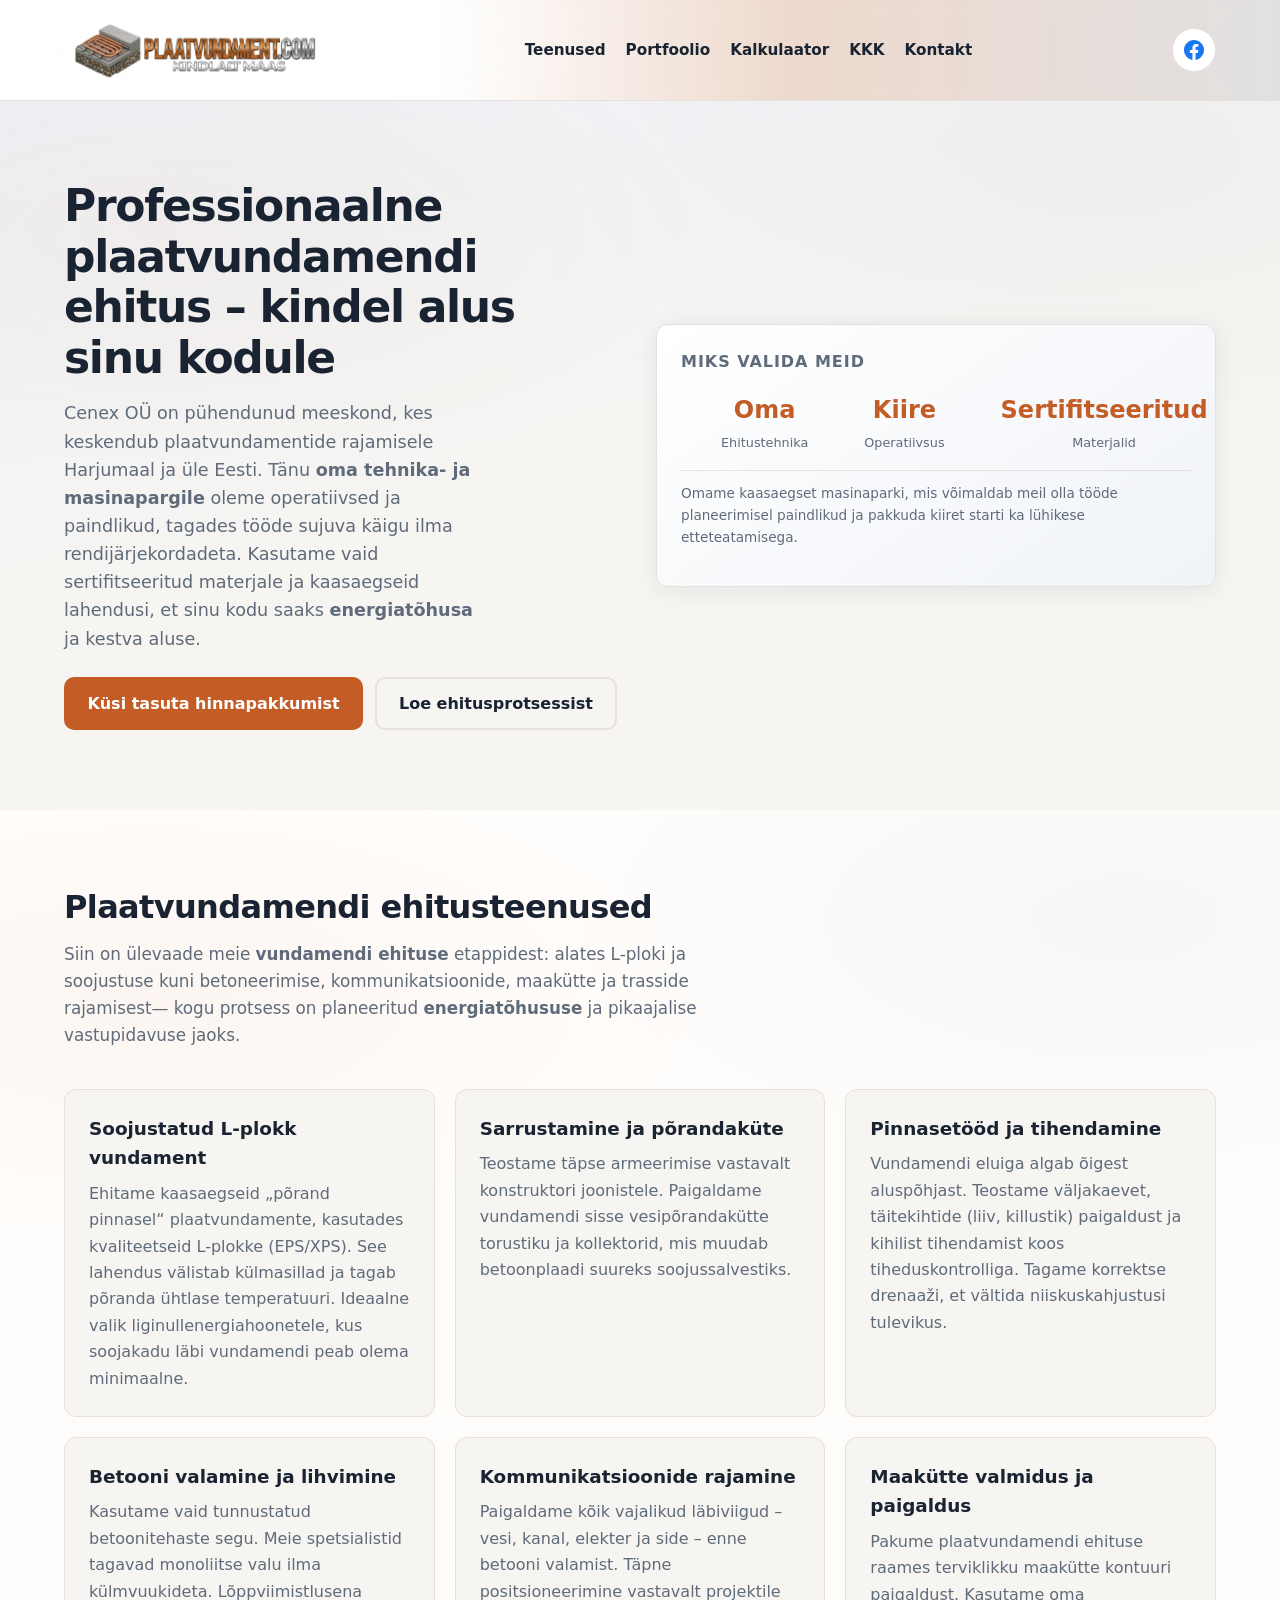
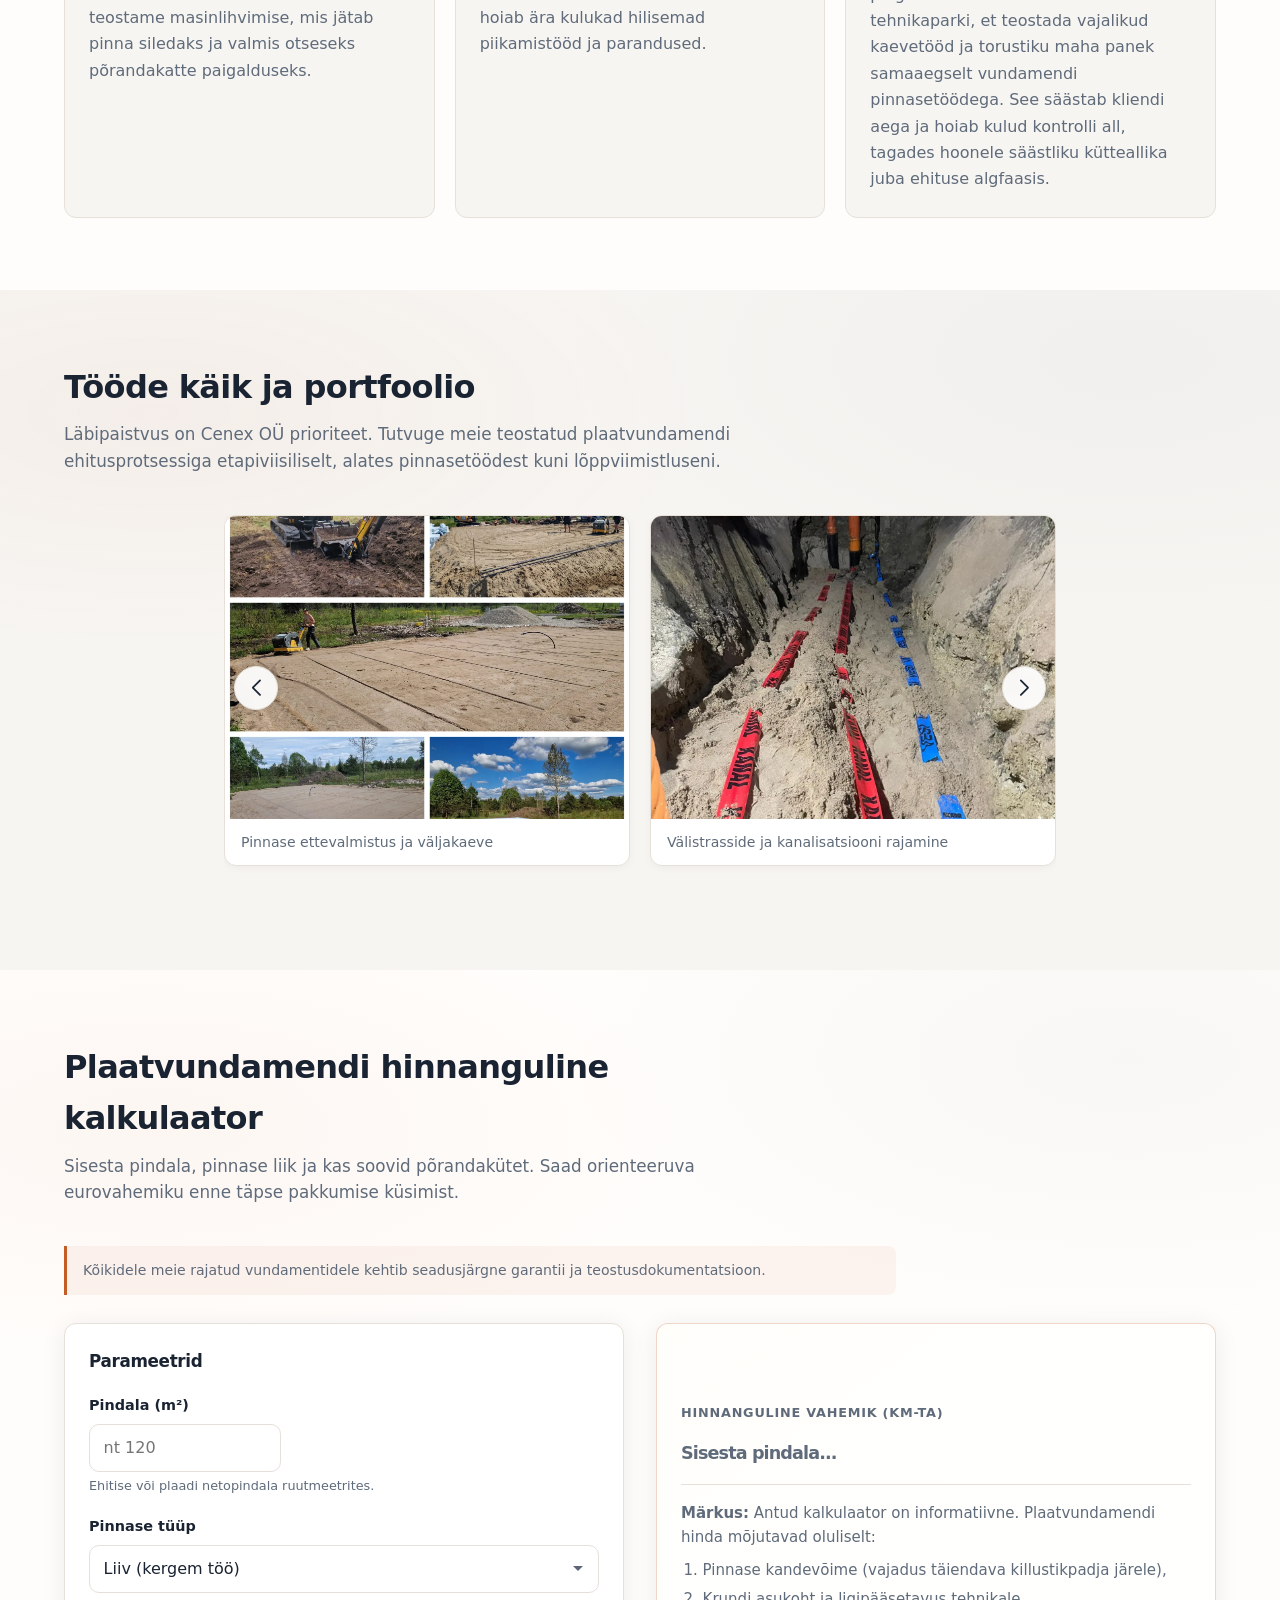
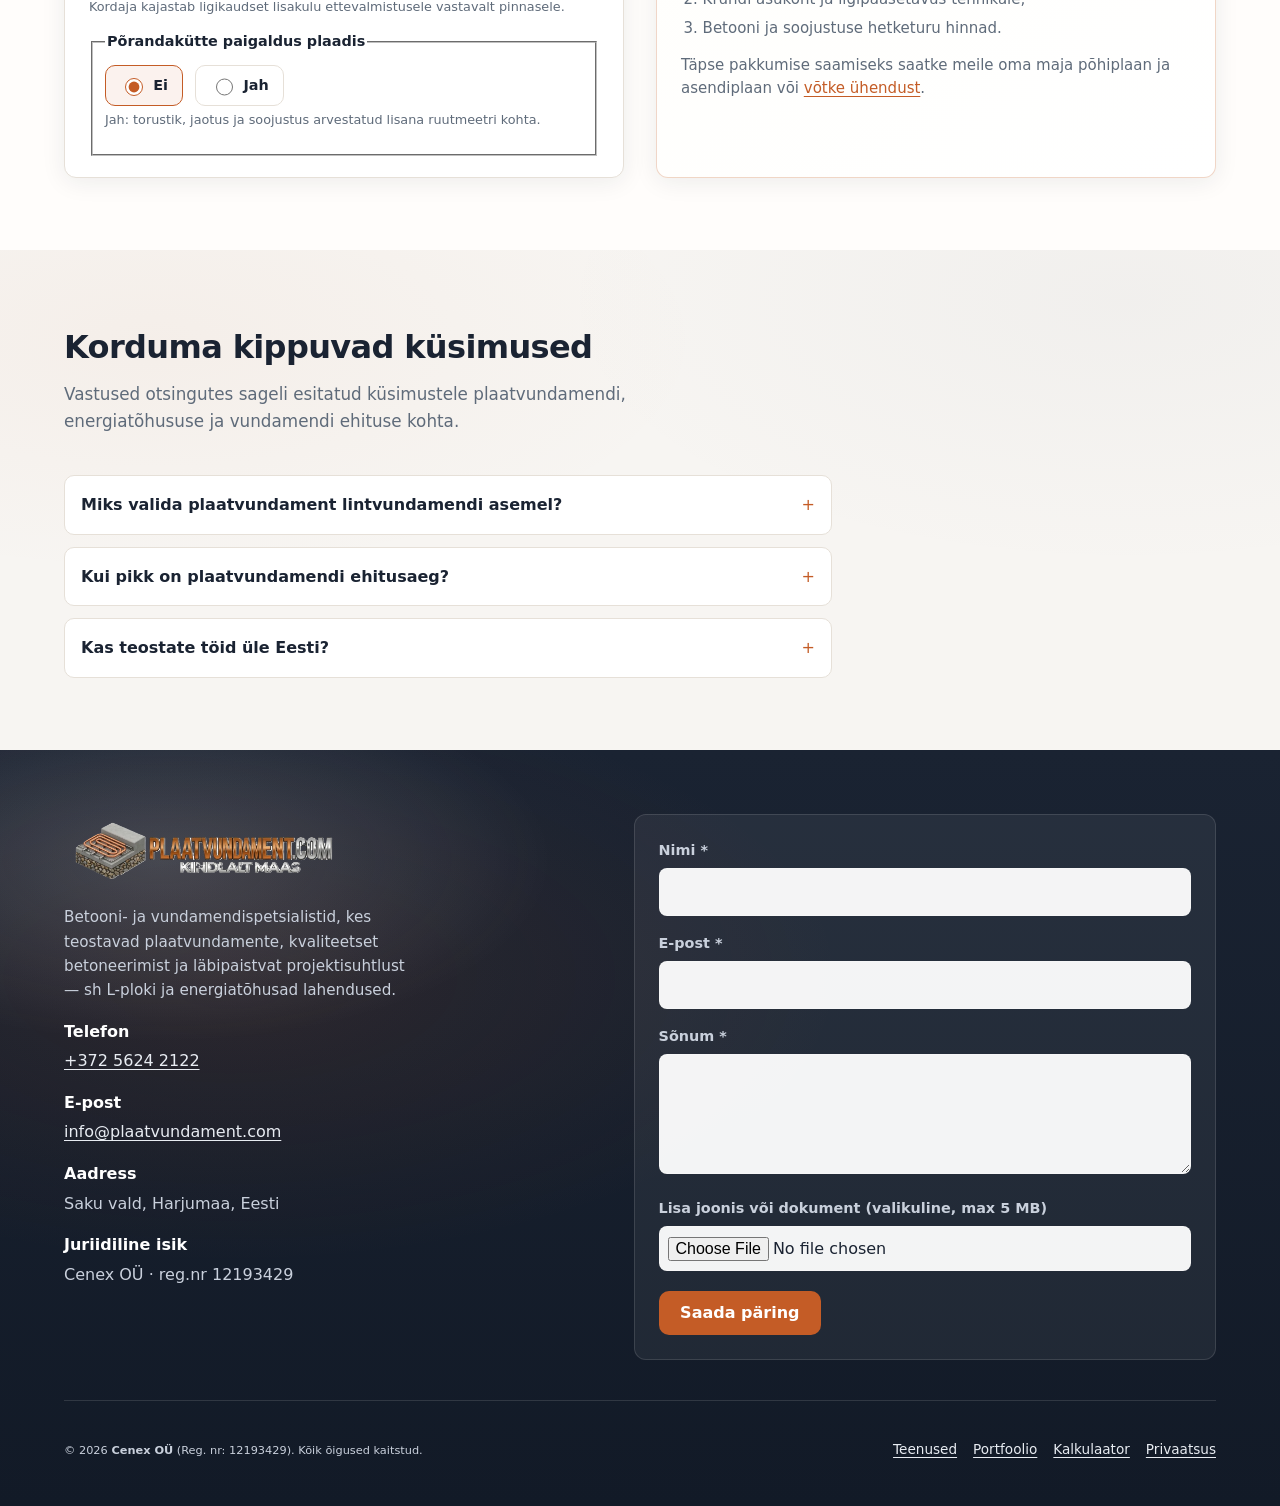
==== index.html @ 23c2cb86 "Footer: logo piirkond heledam, eemal tumedam Made-with: Cursor" ====
<!DOCTYPE html>
<html lang="et">
  <head>
    <meta charset="UTF-8" />
    <meta name="viewport" content="width=device-width, initial-scale=1.0" />

    <title>Plaatvundamendi ehitus ja maaküte Harjumaal | Cenex OÜ</title>
    <meta
      name="description"
      content="Cenex OÜ pakub kvaliteetset plaatvundamendi ehitust ja maakütte paigaldust üle Eesti. Oma tehnika, operatiivne töö ja sertifitseeritud materjalid. Küsi pakkumist!"
    />
    <meta
      name="keywords"
      content="plaatvundament, vundamendi ehitus, maaküte, vundamendi hind, betoonitööd, Cenex OÜ, plaatvundamendi rajamine"
    />
    <link rel="canonical" href="https://plaatvundament.com/" />

    <meta property="og:type" content="website" />
    <meta property="og:url" content="https://plaatvundament.com" />
    <meta property="og:title" content="Plaatvundamendi ehitus ja maaküte | Cenex OÜ" />
    <meta
      property="og:description"
      content="Kvaliteetsed vundamendilahendused oma tehnikaga. Küsi personaalset pakkumist!"
    />
    <meta
      property="og:image"
      content="https://plaatvundament.com/images/plaatvundament.webp"
    />

    <script async src="https://www.googletagmanager.com/gtag/js?id=G-B4ZB8XZWPF"></script>
    <script>
      window.dataLayer = window.dataLayer || [];
      function gtag() {
        dataLayer.push(arguments);
      }
      gtag("js", new Date());
      gtag("config", "G-B4ZB8XZWPF");
    </script>

    <meta property="og:locale" content="et_EE" />
    <meta name="twitter:card" content="summary_large_image" />
    <meta name="twitter:title" content="Plaatvundamendi ehitus ja maaküte | Cenex OÜ" />
    <meta
      name="twitter:description"
      content="Kvaliteetsed vundamendilahendused oma tehnikaga. Küsi personaalset pakkumist!"
    />
    <meta
      name="twitter:image"
      content="https://plaatvundament.com/images/plaatvundament.webp"
    />
    <meta name="theme-color" content="#1a2332" />
    <meta name="referrer" content="strict-origin-when-cross-origin" />
    <meta
      name="robots"
      content="index, follow, max-image-preview:large, max-snippet:-1, max-video-preview:-1"
    />
    <meta
      http-equiv="Permissions-Policy"
      content="camera=(), microphone=(), geolocation=(), payment=(), usb=()"
    />
    <meta
      http-equiv="Content-Security-Policy"
      content="default-src 'self'; script-src 'self' 'unsafe-inline' https://www.googletagmanager.com https://www.google-analytics.com https://cdn.jsdelivr.net; style-src 'self' 'unsafe-inline' https://cdn.jsdelivr.net; img-src 'self' data: https:; font-src 'self' data:; connect-src 'self' https://cdn.jsdelivr.net https://www.googletagmanager.com https://www.google-analytics.com https://analytics.google.com https://region1.google-analytics.com https://stats.g.doubleclick.net; base-uri 'self'; form-action 'self'; upgrade-insecure-requests"
    />
    <link
      rel="stylesheet"
      href="https://cdn.jsdelivr.net/npm/swiper@11/swiper-bundle.min.css"
    />
    <style>
      :root {
        /* Softer, friendlier neutrals */
        --bg: #f7f5f2;
        --surface: #ffffff;
        --text: #1a2332;
        --muted: #5f6b7a;
        --accent: #c45c26;
        --accent-hover: #a34a1d;
        --border: #e6e0d8;
        --focus: #2563eb;
        --radius: 12px;
        --shadow: 0 4px 24px rgba(26, 35, 50, 0.08);
        --font: system-ui, "Segoe UI", Roboto, Helvetica, Arial, sans-serif;
        --max: 72rem;
      }

      *,
      *::before,
      *::after {
        box-sizing: border-box;
      }

      html {
        scroll-behavior: smooth;
        overflow-x: clip;
      }

      body {
        margin: 0;
        font-family: var(--font);
        font-size: 1rem;
        line-height: 1.6;
        color: var(--text);
        background: var(--bg);
        overflow-x: clip;
      }

      img {
        max-width: 100%;
        height: auto;
        display: block;
      }

      a {
        color: var(--accent);
        text-underline-offset: 3px;
      }

      a:hover {
        color: var(--accent-hover);
      }

      :focus-visible {
        outline: 3px solid var(--focus);
        outline-offset: 2px;
      }

      .skip-link {
        position: absolute;
        left: -9999px;
        z-index: 9999;
        padding: 0.75rem 1rem;
        background: var(--text);
        color: #fff;
        text-decoration: none;
        font-weight: 600;
      }

      .skip-link:focus {
        left: 1rem;
        top: 1rem;
      }

      .wrap {
        width: min(100% - 2rem, var(--max));
        margin-inline: auto;
        overflow-wrap: anywhere;
        word-wrap: break-word;
        padding-bottom: env(safe-area-inset-bottom, 0);
      }

      @media (max-width: 380px) {
        .wrap {
          width: min(100% - 1.25rem, var(--max));
        }
      }

      /* Header */
      .site-header {
        position: sticky;
        top: 0;
        z-index: 100;
        /* Keep logo area neutral/light; fade to brand tones away from logo */
        background:
          radial-gradient(620px 260px at 150px 40px, rgba(255, 255, 255, 0.995), transparent 72%),
          linear-gradient(
            90deg,
            rgba(255, 255, 255, 0.92) 0%,
            rgba(255, 255, 255, 0.92) 34%,
            rgba(196, 92, 38, 0.18) 62%,
            rgba(92, 102, 120, 0.14) 100%
          );
        backdrop-filter: blur(8px);
        border-bottom: 1px solid var(--border);
        padding-left: env(safe-area-inset-left, 0);
        padding-right: env(safe-area-inset-right, 0);
      }

      .header-inner {
        display: flex;
        flex-wrap: wrap;
        align-items: center;
        justify-content: space-between;
        gap: 1rem;
        padding: 1rem 0;
      }

      .header-end {
        display: flex;
        align-items: center;
        gap: 0.5rem;
        flex-shrink: 0;
      }

      .header-social {
        display: inline-flex;
        align-items: center;
        justify-content: center;
        width: 2.75rem;
        height: 2.75rem;
        border-radius: 50%;
        border: 1px solid var(--border);
        color: #1877f2;
        background: var(--surface);
        text-decoration: none;
        transition: background 0.2s ease, border-color 0.2s ease, color 0.2s ease;
        touch-action: manipulation;
      }

      .header-social:hover {
        background: rgba(24, 119, 242, 0.08);
        border-color: rgba(24, 119, 242, 0.45);
        color: #166fe5;
      }

      .header-social:focus-visible {
        outline: 3px solid var(--focus);
        outline-offset: 2px;
      }

      .header-social svg {
        display: block;
        width: 1.25rem;
        height: 1.25rem;
      }

      .brand {
        display: flex;
        align-items: center;
        gap: 0.75rem;
        text-decoration: none;
        color: inherit;
      }

      .brand:focus-visible {
        outline-offset: 4px;
      }

      .brand-logo {
        display: block;
        height: clamp(44px, 8.5vw, 60px);
        width: auto;
        max-width: min(100%, 340px);
        object-fit: contain;
        object-position: left center;
      }

      .footer-brand .brand-logo {
        height: clamp(48px, 9.5vw, 64px);
        max-width: min(100%, 360px);
      }

      /* Keep the logo image "original" (no mask/filter).
         Blend is achieved via background/overlay around the logo container. */
      .brand-logo,
      .brand-logo--header,
      .brand-logo--footer {
        -webkit-mask-image: none;
        mask-image: none;
        -webkit-mask-composite: initial;
        mask-composite: initial;
        filter: none;
      }

      .site-header .brand,
      .footer-brand .brand {
        position: relative;
        display: inline-flex;
        align-items: center;
        padding: 0.25rem 0.35rem;
        border-radius: 16px;
        isolation: isolate;
      }

      /* Light halo + feathered edges behind logo (header) */
      .site-header .brand::before {
        content: "";
        position: absolute;
        inset: -14px -18px;
        border-radius: 26px;
        background:
          radial-gradient(180px 90px at 45% 50%, rgba(255, 255, 255, 0.95), transparent 70%),
          radial-gradient(260px 120px at 30% 50%, rgba(255, 255, 255, 0.7), transparent 72%);
        filter: blur(0.2px);
        z-index: -1;
        pointer-events: none;
      }

      /* Footer logo: no special halo/gradient (uniform look) */
      .footer-brand .brand::before,
      .footer-brand .brand::after {
        content: none;
      }

      /* Logo component (icon img + sharp SVG text) */
      .logo {
        --logo-glow: none;
        --logo-text-filter: none;
        --logo-mask:
          radial-gradient(18px 18px at 0% 0%, transparent 20%, #000 70%),
          radial-gradient(18px 18px at 100% 0%, transparent 20%, #000 70%),
          radial-gradient(18px 18px at 0% 100%, transparent 20%, #000 70%),
          radial-gradient(18px 18px at 100% 100%, transparent 20%, #000 70%),
          linear-gradient(#000, #000);
        display: inline-flex;
        align-items: center;
        gap: 0.65rem;
        text-decoration: none;
        color: inherit;
        -webkit-mask-image: var(--logo-mask);
        mask-image: var(--logo-mask);
        -webkit-mask-composite: source-in;
        mask-composite: intersect;
      }

      .logo__icon {
        width: 44px;
        height: 44px;
        flex: 0 0 auto;
        object-fit: contain;
        filter: var(--logo-glow);
      }

      .logo__text {
        display: block;
        height: 48px;
        width: auto;
        filter: var(--logo-text-filter);
      }

      .logo--header {
        --logo-glow: drop-shadow(0 0 10px rgba(255, 255, 255, 0.75))
          drop-shadow(0 0 18px rgba(255, 255, 255, 0.45));
        --logo-text-filter: drop-shadow(0 1px 0 rgba(255, 255, 255, 0.35));
      }

      .logo--footer {
        --logo-text-filter: drop-shadow(0 1px 0 rgba(0, 0, 0, 0.35)) contrast(1.08)
          brightness(1.06);
      }

      @media (max-width: 420px) {
        .logo__icon {
          width: 38px;
          height: 38px;
        }
        .logo__text {
          height: 44px;
        }
      }

      .primary-nav ul {
        list-style: none;
        margin: 0;
        padding: 0;
        display: flex;
        flex-wrap: wrap;
        gap: 0.25rem 1.25rem;
        align-items: center;
      }

      .primary-nav a {
        text-decoration: none;
        color: var(--text);
        font-weight: 600;
        font-size: 0.95rem;
      }

      .primary-nav a[aria-current="page"] {
        color: var(--accent);
      }

      @media (max-width: 768px) {
        .brand {
          order: 1;
        }

        .header-end {
          order: 2;
          margin-left: auto;
        }

        .primary-nav {
          order: 3;
          width: 100%;
          max-height: 0;
          overflow: hidden;
          transition: max-height 0.35s ease;
        }

        .primary-nav.is-open {
          max-height: 320px;
        }

        .primary-nav ul {
          flex-direction: column;
          align-items: flex-start;
          padding: 0.5rem 0 1rem;
        }

        .primary-nav a {
          display: block;
          padding: 0.6rem 0;
          min-height: 2.75rem;
          box-sizing: border-box;
        }

        .menu-btn {
          display: inline-flex;
        }
      }

      /* Hero */
      .hero {
        padding: clamp(3rem, 8vw, 5rem) 0;
        background: linear-gradient(165deg, #eef1f6 0%, var(--bg) 50%);
      }

      .hero-inner {
        display: grid;
        gap: 2rem;
        align-items: center;
      }

      @media (min-width: 900px) {
        .hero-inner {
          grid-template-columns: 1fr 1fr;
        }
      }

      .hero h1 {
        font-size: clamp(1.85rem, 4vw, 2.75rem);
        line-height: 1.15;
        letter-spacing: -0.03em;
        margin: 0 0 1rem;
      }

      .hero-lead {
        font-size: 1.1rem;
        color: var(--muted);
        margin: 0 0 1.5rem;
        max-width: 38ch;
      }

      @media (max-width: 640px) {
        .hero-lead {
          max-width: none;
          font-size: 1.05rem;
        }
      }

      .hero-cta {
        display: flex;
        flex-wrap: wrap;
        gap: 0.75rem;
      }

      .btn {
        display: inline-flex;
        align-items: center;
        justify-content: center;
        padding: 0.75rem 1.35rem;
        border-radius: 10px;
        font-weight: 600;
        text-decoration: none;
        border: 2px solid transparent;
        cursor: pointer;
        font-size: 1rem;
        font-family: inherit;
        transition: background 0.2s, color 0.2s, border-color 0.2s;
        touch-action: manipulation;
        min-height: 2.75rem;
      }

      .btn-primary {
        background: var(--accent);
        color: #fff;
      }

      .btn-primary:hover {
        background: var(--accent-hover);
        color: #fff;
      }

      .btn-secondary {
        background: transparent;
        color: var(--text);
        border-color: var(--border);
      }

      .btn-secondary:hover {
        border-color: var(--text);
        color: var(--text);
      }

      .hero-card {
        background: var(--surface);
        border-radius: var(--radius);
        box-shadow: var(--shadow);
        padding: 1.5rem;
        border: 1px solid var(--border);
      }

      .hero-card h2 {
        font-size: 1rem;
        margin: 0 0 1rem;
        color: var(--muted);
        font-weight: 600;
        text-transform: uppercase;
        letter-spacing: 0.06em;
      }

      .stats {
        display: grid;
        grid-template-columns: repeat(3, 1fr);
        gap: 1rem;
        text-align: center;
      }

      .stat-value {
        font-size: 1.5rem;
        font-weight: 800;
        color: var(--accent);
      }

      .stat-label {
        font-size: 0.8rem;
        color: var(--muted);
      }

      @media (max-width: 540px) {
        .stats {
          grid-template-columns: 1fr;
          gap: 1rem;
          max-width: 20rem;
          margin-inline: auto;
        }

        .stat-value {
          font-size: 1.35rem;
          line-height: 1.2;
        }

        .stat-label {
          font-size: 0.82rem;
        }
      }

      /* Sections */
      section {
        padding: clamp(3rem, 6vw, 4.5rem) 0;
        position: relative;
        isolation: isolate;
      }

      section:nth-of-type(even) {
        background: #fffdfb;
      }

      /* Optional section fade without affecting text clarity */
      section::before {
        content: "";
        position: absolute;
        inset: 0;
        z-index: -1;
        pointer-events: none;
        background:
          radial-gradient(900px 380px at 12% 18%, rgba(196, 92, 38, 0.045), transparent 62%),
          radial-gradient(900px 420px at 88% 10%, rgba(92, 102, 120, 0.04), transparent 64%);
      }

      .section-head {
        max-width: 42rem;
        margin-bottom: 2.5rem;
      }

      .section-head h2 {
        font-size: clamp(1.5rem, 3vw, 2rem);
        margin: 0 0 0.5rem;
        letter-spacing: -0.02em;
      }

      .section-head p {
        margin: 0;
        color: var(--muted);
        font-size: 1.05rem;
      }

      /* Services */
      .services-grid {
        display: grid;
        gap: 1.25rem;
      }

      @media (min-width: 600px) {
        .services-grid {
          grid-template-columns: repeat(2, 1fr);
        }
      }

      @media (min-width: 960px) {
        .services-grid {
          grid-template-columns: repeat(3, 1fr);
        }
      }

      .service-card {
        background: var(--bg);
        border: 1px solid var(--border);
        border-radius: var(--radius);
        padding: 1.5rem;
        height: 100%;
      }

      .service-card h3 {
        margin: 0 0 0.5rem;
        font-size: 1.15rem;
      }

      .service-card p {
        margin: 0;
        color: var(--muted);
        font-size: 1rem;
        line-height: 1.65;
      }

      /* Cost calculator */
      .calc-section {
        background: linear-gradient(180deg, #f0f3f8 0%, var(--bg) 100%);
      }

      .calc-layout {
        display: grid;
        gap: 1.5rem;
        align-items: stretch;
      }

      @media (min-width: 880px) {
        .calc-layout {
          grid-template-columns: 1fr 1fr;
          gap: 2rem;
        }
      }

      .calc-card {
        background: var(--surface);
        border: 1px solid var(--border);
        border-radius: var(--radius);
        padding: 1.5rem 1.5rem 1.35rem;
        box-shadow: var(--shadow);
      }

      .calc-card h3 {
        margin: 0 0 1.25rem;
        font-size: 1.05rem;
        font-weight: 700;
        color: var(--text);
        letter-spacing: -0.02em;
      }

      .calc-field {
        margin-bottom: 1.15rem;
      }

      .calc-field:last-of-type {
        margin-bottom: 0;
      }

      .calc-field label,
      .calc-field legend {
        display: block;
        font-weight: 600;
        font-size: 0.9rem;
        margin-bottom: 0.4rem;
        color: var(--text);
      }

      .calc-field .hint {
        font-weight: 400;
        font-size: 0.8rem;
        color: var(--muted);
        margin-top: 0.25rem;
      }

      .calc-field input[type="number"] {
        width: 100%;
        max-width: 12rem;
        min-height: 2.75rem;
        padding: 0.65rem 0.85rem;
        border-radius: 10px;
        border: 1px solid var(--border);
        font: inherit;
        font-size: 1rem;
        background: #fff;
        color: var(--text);
      }

      .calc-field input[type="number"]:focus {
        outline: none;
        border-color: var(--accent);
        box-shadow: 0 0 0 3px rgba(196, 92, 38, 0.2);
      }

      .calc-field select {
        width: 100%;
        max-width: 100%;
        min-height: 2.75rem;
        padding: 0.65rem 2rem 0.65rem 0.85rem;
        border-radius: 10px;
        border: 1px solid var(--border);
        font: inherit;
        font-size: 1rem;
        background: #fff
          url("data:image/svg+xml,%3Csvg xmlns='http://www.w3.org/2000/svg' width='12' height='12' viewBox='0 0 12 12'%3E%3Cpath fill='%235c6678' d='M6 8L1 3h10z'/%3E%3C/svg%3E")
          right 0.85rem center no-repeat;
        color: var(--text);
        appearance: none;
        cursor: pointer;
      }

      .calc-field select:focus {
        outline: none;
        border-color: var(--accent);
        box-shadow: 0 0 0 3px rgba(196, 92, 38, 0.2);
      }

      .calc-radios {
        display: flex;
        flex-wrap: wrap;
        gap: 0.75rem;
      }

      .calc-radios label {
        display: inline-flex;
        align-items: center;
        gap: 0.45rem;
        margin: 0;
        padding: 0.5rem 0.9rem;
        border: 1px solid var(--border);
        border-radius: 10px;
        cursor: pointer;
        font-weight: 600;
        font-size: 0.9rem;
        transition: border-color 0.15s, background 0.15s;
      }

      .calc-radios label:has(input:focus-visible) {
        outline: 3px solid var(--focus);
        outline-offset: 2px;
      }

      .calc-radios input {
        width: 1.1rem;
        height: 1.1rem;
        accent-color: var(--accent);
        cursor: pointer;
      }

      .calc-radios label:has(:checked) {
        border-color: var(--accent);
        background: rgba(196, 92, 38, 0.08);
      }

      .calc-result-card {
        display: flex;
        flex-direction: column;
        justify-content: center;
        min-height: 100%;
        border-color: rgba(196, 92, 38, 0.25);
        background: linear-gradient(145deg, #fffefb 0%, #fff 100%);
      }

      .calc-result-label {
        font-size: 0.8rem;
        font-weight: 700;
        text-transform: uppercase;
        letter-spacing: 0.06em;
        color: var(--muted);
        margin: 0 0 0.5rem;
      }

      .calc-result-range {
        font-size: clamp(1.35rem, 3vw, 1.85rem);
        font-weight: 800;
        letter-spacing: -0.03em;
        color: var(--text);
        margin: 0 0 1rem;
        line-height: 1.25;
      }

      .calc-result-range .sep {
        color: var(--muted);
        font-weight: 600;
        margin: 0 0.35rem;
      }

      .calc-disclaimer {
        margin: 0;
        padding-top: 1rem;
        border-top: 1px solid var(--border);
        font-size: 0.9375rem;
        line-height: 1.6;
        color: var(--muted);
      }

      .calc-disclaimer > p:first-child {
        margin: 0 0 0.35rem;
      }

      .calc-disclaimer-factors {
        margin: 0.65rem 0 0.85rem;
        padding-left: 1.35rem;
        font-size: 0.9375rem;
        line-height: 1.55;
        color: var(--muted);
      }

      .calc-disclaimer-factors li {
        margin-bottom: 0.35rem;
      }

      .calc-disclaimer-footer {
        margin: 0;
        font-size: 0.9375rem;
        line-height: 1.55;
        color: var(--muted);
      }

      .calc-result-placeholder {
        color: var(--muted);
        font-weight: 600;
        font-size: 1.1rem;
      }

      .calc-guarantee-note {
        margin: 0 0 1.75rem;
        padding: 0.85rem 1rem;
        max-width: 52rem;
        font-size: 0.88rem;
        line-height: 1.5;
        color: var(--muted);
        background: rgba(196, 92, 38, 0.06);
        border-left: 3px solid var(--accent);
        border-radius: 0 8px 8px 0;
      }

      /* FAQ */
      .faq-list {
        max-width: 48rem;
        display: flex;
        flex-direction: column;
        gap: 0.75rem;
      }

      details {
        background: var(--surface);
        border: 1px solid var(--border);
        border-radius: 10px;
        padding: 0 1rem;
      }

      details[open] {
        box-shadow: var(--shadow);
      }

      summary {
        cursor: pointer;
        font-weight: 600;
        padding: 1rem 0;
        list-style: none;
      }

      summary::-webkit-details-marker {
        display: none;
      }

      summary::after {
        content: "+";
        float: right;
        font-weight: 400;
        color: var(--accent);
      }

      details[open] summary::after {
        content: "−";
      }

      .faq-answer {
        padding: 0 0 1rem;
        color: var(--muted);
        border-top: 1px solid var(--border);
        padding-top: 1rem;
      }

      /* Footer */
      .site-footer {
        /* Light near logo, dark away */
        background:
          radial-gradient(560px 260px at 160px 110px, rgba(246, 247, 249, 0.16), transparent 70%),
          radial-gradient(900px 420px at 18% 30%, rgba(196, 92, 38, 0.12), transparent 68%),
          linear-gradient(180deg, #1a2332 0%, #121a27 100%);
        color: #c9d0dc;
        padding: clamp(3rem, 6vw, 4rem) 0 2rem;
      }

      .site-footer a {
        color: #e8ecf2;
      }

      .site-footer a:hover {
        color: #fff;
      }

      .footer-grid {
        display: grid;
        gap: 2.5rem;
      }

      @media (min-width: 800px) {
        .footer-grid {
          grid-template-columns: 1fr 1.1fr;
          align-items: start;
        }
      }

      .footer-brand p {
        margin: 1rem 0 0;
        max-width: 36ch;
        font-size: 0.95rem;
      }

      .footer-contact dt {
        font-weight: 700;
        color: #fff;
        margin-top: 1rem;
      }

      .footer-contact dt:first-child {
        margin-top: 0;
      }

      .footer-contact dd {
        margin: 0.25rem 0 0;
      }

      .contact-form {
        background: rgba(255, 255, 255, 0.06);
        border: 1px solid rgba(255, 255, 255, 0.12);
        border-radius: var(--radius);
        padding: 1.5rem;
      }

      .contact-form h2 {
        margin: 0 0 1rem;
        font-size: 1.25rem;
        color: #fff;
      }

      .form-row {
        margin-bottom: 1rem;
      }

      .form-row label {
        display: block;
        font-weight: 600;
        margin-bottom: 0.35rem;
        font-size: 0.9rem;
      }

      .form-row input,
      .form-row textarea,
      .form-row select {
        width: 100%;
        padding: 0.65rem 0.85rem;
        border-radius: 8px;
        border: 1px solid rgba(255, 255, 255, 0.2);
        background: rgba(255, 255, 255, 0.95);
        color: var(--text);
        font: inherit;
        font-size: 1rem;
        min-height: 2.75rem;
      }

      .form-row textarea {
        min-height: 120px;
        resize: vertical;
      }

      .form-row input[type="file"] {
        min-height: auto;
        padding: 0.55rem 0.5rem;
      }

      .form-hint {
        font-size: 0.8rem;
        margin-top: 0.35rem;
        opacity: 0.85;
      }

      .contact-form > .form-hint {
        margin: 0 0 1rem;
        color: #b8c0cc;
      }

      .hero-card-note {
        font-size: 0.85rem;
        color: var(--muted);
        margin-top: 1rem;
        border-top: 1px solid var(--border);
        padding-top: 0.75rem;
      }

      .contact-honeypot-wrap {
        position: absolute;
        width: 1px;
        height: 1px;
        padding: 0;
        margin: -1px;
        overflow: hidden;
        clip: rect(0, 0, 0, 0);
        white-space: nowrap;
        border: 0;
      }

      .form-actions {
        margin-top: 1.25rem;
      }

      .contact-form-feedback {
        margin-top: 1rem;
        padding: 0.75rem 1rem;
        border-radius: 8px;
        font-size: 0.95rem;
        line-height: 1.4;
      }

      .contact-form-feedback--ok {
        background: rgba(46, 160, 67, 0.2);
        border: 1px solid rgba(46, 160, 67, 0.45);
        color: #c8f5d0;
      }

      .contact-form-feedback--err {
        background: rgba(220, 53, 69, 0.15);
        border: 1px solid rgba(220, 53, 69, 0.4);
        color: #ffd0d4;
      }

      .btn-inverse {
        background: var(--accent);
        color: #fff;
        border: none;
      }

      .btn-inverse:hover {
        background: var(--accent-hover);
      }

      .footer-bottom {
        margin-top: 2.5rem;
        padding-top: 1.5rem;
        border-top: 1px solid rgba(255, 255, 255, 0.12);
        font-size: 0.85rem;
        display: flex;
        flex-wrap: wrap;
        gap: 0.5rem 1.5rem;
        justify-content: space-between;
        align-items: center;
      }

      .footer-nav ul {
        list-style: none;
        margin: 0;
        padding: 0;
        display: flex;
        flex-wrap: wrap;
        gap: 1rem;
      }

      .visually-hidden {
        position: absolute;
        width: 1px;
        height: 1px;
        padding: 0;
        margin: -1px;
        overflow: hidden;
        clip: rect(0, 0, 0, 0);
        white-space: nowrap;
        border: 0;
      }

      .menu-btn {
        display: none;
        align-items: center;
        justify-content: center;
        min-width: 2.75rem;
        min-height: 2.75rem;
        padding: 0.5rem 0.85rem;
        border: 1px solid var(--border);
        border-radius: 8px;
        font-weight: 600;
        font-size: 0.9rem;
        background: var(--surface);
        color: var(--text);
        font-family: inherit;
        cursor: pointer;
        touch-action: manipulation;
      }

      .menu-btn[aria-expanded="true"] {
        border-color: var(--accent);
      }

      /* Interaktiivsus: teenused, hero, nupud, galerii */
      .service-card {
        transition: transform 0.3s ease, box-shadow 0.3s ease;
      }

      .service-card:hover {
        transform: translateY(-5px);
        box-shadow: var(--shadow);
        border-color: var(--accent);
      }

      .hero-card {
        background: linear-gradient(145deg, #ffffff, #f0f3f8);
        position: relative;
        overflow: hidden;
      }

      .btn {
        transition: all 0.2s cubic-bezier(0.4, 0, 0.2, 1);
      }

      .btn:active {
        transform: scale(0.96);
      }

      /* --- Portfoolio Swiper --- */
      .slider-container.portfolio-swiper-wrap {
        position: relative;
        max-width: 54rem;
        margin: 0 auto;
        padding: 0 1rem;
      }

      .portfolio-swiper.swiper {
        padding-bottom: 2rem;
        overflow: hidden;
      }

      .portfolio-swiper .swiper-pagination {
        display: none !important;
      }

      .portfolio-swiper .swiper-slide figure {
        margin: 0;
        height: 100%;
        background: var(--surface);
        border: 1px solid var(--border);
        border-radius: var(--radius);
        overflow: hidden;
        box-shadow: 0 2px 8px rgba(0, 0, 0, 0.04);
      }

      .portfolio-swiper .swiper-slide img {
        width: 100%;
        height: auto;
        aspect-ratio: 4 / 3;
        object-fit: cover;
        display: block;
      }

      .portfolio-swiper .swiper-slide figcaption {
        padding: 0.75rem 1rem;
        font-size: 0.88rem;
        color: var(--muted);
        font-weight: 500;
      }

      .portfolio-swiper .swiper-button-prev,
      .portfolio-swiper .swiper-button-next {
        width: 2.75rem;
        height: 2.75rem;
        margin-top: 0;
        top: calc(50% - 2.5rem);
        color: var(--text);
        background: rgba(255, 255, 255, 0.92);
        border: 1px solid var(--border);
        border-radius: 50%;
        box-shadow: 0 2px 12px rgba(0, 0, 0, 0.06);
        backdrop-filter: blur(4px);
        touch-action: manipulation;
      }

      .portfolio-swiper .swiper-button-prev::after,
      .portfolio-swiper .swiper-button-next::after {
        font-size: 1rem;
        font-weight: 700;
      }

      .portfolio-swiper .swiper-button-prev:hover,
      .portfolio-swiper .swiper-button-next:hover {
        background: var(--surface);
        border-color: var(--accent);
        color: var(--accent);
      }

      .portfolio-swiper .swiper-button-disabled {
        opacity: 0.35;
      }

      @media (max-width: 600px) {
        .slider-container.portfolio-swiper-wrap {
          padding-left: max(0.5rem, env(safe-area-inset-left, 0));
          padding-right: max(0.5rem, env(safe-area-inset-right, 0));
        }
      }

      @media (min-width: 601px) and (max-width: 899px) {
        .section-head {
          max-width: 100%;
        }
      }

      /* Tahvel (768–1024px): loetavus ja ruum */
      @media (min-width: 768px) and (max-width: 1024px) {
        .hero-inner {
          gap: 2.5rem;
        }

        .hero-lead {
          max-width: min(50ch, 100%);
        }

        .stats {
          gap: 1.25rem;
        }

        .section-head p {
          max-width: 58ch;
        }

        .slider-container.portfolio-swiper-wrap {
          padding-left: 1.25rem;
          padding-right: 1.25rem;
        }

        .calc-card {
          padding: 1.65rem 1.5rem 1.45rem;
        }

        .faq-list {
          max-width: min(48rem, 100%);
        }
      }

      @media (prefers-reduced-motion: reduce) {
        html {
          scroll-behavior: auto;
        }

        .swiper,
        .primary-nav,
        .service-card,
        .btn {
          transition-duration: 0.01ms !important;
        }
      }
    </style>
    <script type="application/ld+json">
      {
        "@context": "https://schema.org",
        "@type": "ConstructionBusiness",
        "name": "Cenex OÜ",
        "alternateName": "Plaatvundament.com",
        "url": "https://plaatvundament.com/",
        "logo": "https://plaatvundament.com/logo.webp",
        "image": "https://plaatvundament.com/images/plaatvundament.webp",
        "description": "Spetsialiseerunud plaatvundamentide ja betoonitööde teostamisele Eestis.",
        "address": {
          "@type": "PostalAddress",
          "addressLocality": "Saku vald",
          "addressRegion": "Harjumaa",
          "addressCountry": "EE"
        },
        "geo": {
          "@type": "GeoCoordinates",
          "latitude": 59.304,
          "longitude": 24.661
        },
        "openingHours": "Mo-Fr 08:00-17:00",
        "telephone": "+37256242122",
        "email": "info@plaatvundament.com",
        "priceRange": "€€€",
        "sameAs": ["https://www.facebook.com/profile.php?id=61579851063156"]
      }
    </script>
    <script type="application/ld+json">
      {
        "@context": "https://schema.org",
        "@type": "FAQPage",
        "mainEntity": [
          {
            "@type": "Question",
            "name": "Miks valida plaatvundament lintvundamendi asemel?",
            "acceptedAnswer": {
              "@type": "Answer",
              "text": "Plaatvundament on energiatõhusam, kuna see on altpoolt tervikuna soojustatud, välistades külmasillad. Samuti on see sageli soodsam ja kiirem lahendus, kuna vundament ja põrand valatakse üheaegselt ning küttekontuurid peidetakse betooni sisse. See sobib eriti hästi pehmematele pinnastele, kuna jaotab hoone koormuse ühtlaselt suurele pinnale."
            }
          },
          {
            "@type": "Question",
            "name": "Kui pikk on plaatvundamendi ehitusaeg?",
            "acceptedAnswer": {
              "@type": "Answer",
              "text": "Tavapärase eramaja (120-160 m²) vundamendi ehitus võtab aega ligikaudu 7-10 tööpäeva, sõltuvalt pinnasetööde mahust. See hõlmab väljakaevet, täitmist, soojustuse ja armatuuri paigaldust ning valamist. Betooni esmane kivistumine võtab aega, kuid müüritöödega saab tavaliselt alustada juba mõne päeva möödudes pärast valamist."
            }
          },
          {
            "@type": "Question",
            "name": "Kas teostate töid üle Eesti?",
            "acceptedAnswer": {
              "@type": "Answer",
              "text": "Jah, meie meeskond teostab plaatvundamentide ehitust üle kogu Eesti. Suuremate projektide puhul Harjumaal, Tartumaal ja Pärnumaal on transport soodsam, kuid oleme valmis pakkuma lahendusi ka saartel ja Lõuna-Eestis. Küsi täpset pakkumist koos transpordikuluga."
            }
          }
        ]
      }
    </script>
  </head>
  <body>
    <a class="skip-link" href="#main-content">Liigu põhisisu juurde</a>

    <header class="site-header" role="banner">
      <div class="wrap header-inner">
        <a class="brand" href="/" aria-label="Plaatvundament.com — avaleht">
          <picture>
            <source type="image/webp" srcset="logo.webp" />
            <img
              class="brand-logo brand-logo--header"
              src="logo.webp?v=logo-20260408c"
              width="340"
              height="68"
              alt="Plaatvundament.com logo – plaatvundamendi ehitus, sarrustamine ja põrandakütte paigaldus"
              fetchpriority="high"
              decoding="async"
            />
          </picture>
        </a>

        <nav class="primary-nav" id="site-nav" aria-label="Põhinavigatsioon">
          <ul>
            <li><a href="#services">Teenused</a></li>
            <li><a href="#portfolio">Portfoolio</a></li>
            <li><a href="#calculator">Kalkulaator</a></li>
            <li><a href="#faq">KKK</a></li>
            <li><a href="#contact">Kontakt</a></li>
          </ul>
        </nav>

        <div class="header-end">
          <a
            class="header-social"
            href="https://www.facebook.com/profile.php?id=61579851063156"
            target="_blank"
            rel="noopener noreferrer"
            aria-label="Plaatvundament Facebookis (avaneb uues aknas)"
          >
            <svg
              xmlns="http://www.w3.org/2000/svg"
              viewBox="0 0 24 24"
              width="24"
              height="24"
              aria-hidden="true"
              focusable="false"
            >
              <path
                fill="currentColor"
                d="M24 12.073c0-6.627-5.373-12-12-12s-12 5.373-12 12c0 5.99 4.388 10.954 10.125 11.854v-8.385H7.078v-3.47h3.047V9.43c0-3.007 1.792-4.669 4.533-4.669 1.312 0 2.686.235 2.686.235v2.953H15.83c-1.491 0-1.956.925-1.956 1.874v2.25h3.328l-.532 3.47h-2.796v8.385C19.612 23.027 24 18.062 24 12.073z"
              />
            </svg>
          </a>
          <button
            type="button"
            class="menu-btn"
            id="menu-btn"
            aria-expanded="false"
            aria-controls="site-nav"
          >
            Menüü
          </button>
        </div>
      </div>
    </header>

    <main id="main-content" role="main">
      <section class="hero" aria-labelledby="hero-heading">
        <div class="wrap hero-inner">
          <div>
            <h1 id="hero-heading">Professionaalne plaatvundamendi ehitus – kindel alus sinu kodule</h1>
            <p class="hero-lead">
              Cenex OÜ on pühendunud meeskond, kes keskendub plaatvundamentide rajamisele Harjumaal ja üle
              Eesti. Tänu <strong>oma tehnika- ja masinapargile</strong> oleme operatiivsed ja paindlikud,
              tagades tööde sujuva käigu ilma rendijärjekordadeta. Kasutame vaid sertifitseeritud materjale
              ja kaasaegseid lahendusi, et sinu kodu saaks <strong>energiatõhusa</strong> ja kestva aluse.
            </p>
            <div class="hero-cta">
              <a class="btn btn-primary" href="#contact">Küsi tasuta hinnapakkumist</a>
              <a class="btn btn-secondary" href="#services">Loe ehitusprotsessist</a>
            </div>
          </div>
          <aside class="hero-card" aria-labelledby="highlights-heading">
            <h2 id="highlights-heading">Miks valida meid</h2>
            <dl class="stats">
              <div>
                <dt class="visually-hidden">Tehniline võimekus</dt>
                <dd>
                  <span class="stat-value">Oma</span>
                  <span class="stat-label">Ehitustehnika</span>
                </dd>
              </div>
              <div>
                <dt class="visually-hidden">Kiirus ja valmidus</dt>
                <dd>
                  <span class="stat-value">Kiire</span>
                  <span class="stat-label">Operatiivsus</span>
                </dd>
              </div>
              <div>
                <dt class="visually-hidden">Materjalid</dt>
                <dd>
                  <span class="stat-value">Sertifitseeritud</span>
                  <span class="stat-label">Materjalid</span>
                </dd>
              </div>
            </dl>
            <p class="hero-card-note">
              Omame kaasaegset masinaparki, mis võimaldab meil olla tööde planeerimisel paindlikud ja
              pakkuda kiiret starti ka lühikese etteteatamisega.
            </p>
          </aside>
        </div>
      </section>

      <section id="services" aria-labelledby="services-heading">
        <div class="wrap">
          <header class="section-head">
            <h2 id="services-heading">Plaatvundamendi ehitusteenused</h2>
            <p>
              Siin on ülevaade meie <strong>vundamendi ehituse</strong> etappidest: alates L-ploki ja
              soojustuse kuni betoneerimise, kommunikatsioonide, maakütte ja trasside rajamisest— kogu
              protsess on planeeritud <strong>energiatõhususe</strong> ja pikaajalise vastupidavuse jaoks.
            </p>
          </header>
          <div class="services-grid">
            <article class="service-card">
              <h3>Soojustatud L-plokk vundament</h3>
              <p>
                Ehitame kaasaegseid „põrand pinnasel“ plaatvundamente, kasutades kvaliteetseid L-plokke
                (EPS/XPS). See lahendus välistab külmasillad ja tagab põranda ühtlase temperatuuri.
                Ideaalne valik liginullenergiahoonetele, kus soojakadu läbi vundamendi peab olema
                minimaalne.
              </p>
            </article>
            <article class="service-card">
              <h3>Sarrustamine ja põrandaküte</h3>
              <p>
                Teostame täpse armeerimise vastavalt konstruktori joonistele. Paigaldame vundamendi
                sisse vesipõrandakütte torustiku ja kollektorid, mis muudab betoonplaadi suureks
                soojussalvestiks.
              </p>
            </article>
            <article class="service-card">
              <h3>Pinnasetööd ja tihendamine</h3>
              <p>
                Vundamendi eluiga algab õigest aluspõhjast. Teostame väljakaevet, täitekihtide (liiv,
                killustik) paigaldust ja kihilist tihendamist koos tiheduskontrolliga. Tagame korrektse
                drenaaži, et vältida niiskuskahjustusi tulevikus.
              </p>
            </article>
            <article class="service-card">
              <h3>Betooni valamine ja lihvimine</h3>
              <p>
                Kasutame vaid tunnustatud betoonitehaste segu. Meie spetsialistid tagavad monoliitse valu
                ilma külmvuukideta. Lõppviimistlusena teostame masinlihvimise, mis jätab pinna siledaks
                ja valmis otseseks põrandakatte paigalduseks.
              </p>
            </article>
            <article class="service-card">
              <h3>Kommunikatsioonide rajamine</h3>
              <p>
                Paigaldame kõik vajalikud läbiviigud – vesi, kanal, elekter ja side – enne betooni
                valamist. Täpne positsioneerimine vastavalt projektile hoiab ära kulukad hilisemad
                piikamistööd ja parandused.
              </p>
            </article>
            <article class="service-card">
              <h3>Maakütte valmidus ja paigaldus</h3>
              <p>
                Pakume plaatvundamendi ehituse raames terviklikku maakütte kontuuri paigaldust. Kasutame
                oma tehnikaparki, et teostada vajalikud kaevetööd ja torustiku maha panek samaaegselt
                vundamendi pinnasetöödega. See säästab kliendi aega ja hoiab kulud kontrolli all,
                tagades hoonele säästliku kütteallika juba ehituse algfaasis.
              </p>
            </article>
          </div>
        </div>
      </section>

      <section id="portfolio" aria-labelledby="portfolio-heading">
        <div class="wrap">
          <header class="section-head">
            <h2 id="portfolio-heading">Tööde käik ja portfoolio</h2>
            <p>
              Läbipaistvus on Cenex OÜ prioriteet. Tutvuge meie teostatud plaatvundamendi
              ehitusprotsessiga etapiviisiliselt, alates pinnasetöödest kuni lõppviimistluseni.
            </p>
          </header>

          <div
            class="slider-container portfolio-swiper-wrap"
            role="region"
            aria-roledescription="karussell"
            aria-label="Tööde galerii karussell"
          >
            <div class="swiper portfolio-swiper">
              <div class="swiper-wrapper" id="portfolio-swiper-wrapper"></div>
              <div
                class="swiper-button-prev"
                aria-label="Eelmine slaid"
                role="button"
                tabindex="0"
              ></div>
              <div
                class="swiper-button-next"
                aria-label="Järgmine slaid"
                role="button"
                tabindex="0"
              ></div>
            </div>
          </div>
        </div>
      </section>

      <section id="calculator" class="calc-section" aria-labelledby="calc-heading">
        <div class="wrap">
          <header class="section-head">
            <h2 id="calc-heading">Plaatvundamendi hinnanguline kalkulaator</h2>
            <p>
              Sisesta pindala, pinnase liik ja kas soovid põrandakütet. Saad orienteeruva eurovahemiku
              enne täpse pakkumise küsimist.
            </p>
          </header>
          <p class="calc-guarantee-note">
            Kõikidele meie rajatud vundamentidele kehtib seadusjärgne garantii ja teostusdokumentatsioon.
          </p>
          <div class="calc-layout">
            <div class="calc-card">
              <h3>Parameetrid</h3>
              <form id="foundation-calc" novalidate>
                <div class="calc-field">
                  <label for="calc-area">Pindala (m²)</label>
                  <input
                    id="calc-area"
                    name="area"
                    type="number"
                    inputmode="decimal"
                    min="1"
                    max="50000"
                    step="1"
                    placeholder="nt 120"
                    required
                    aria-describedby="calc-area-hint"
                  />
                  <p id="calc-area-hint" class="hint">Ehitise või plaadi netopindala ruutmeetrites.</p>
                </div>
                <div class="calc-field">
                  <label for="calc-soil">Pinnase tüüp</label>
                  <select id="calc-soil" name="soil" aria-describedby="calc-soil-hint">
                    <option value="sand" data-mult="1">Liiv (kergem töö)</option>
                    <option value="clay" data-mult="1.22">Savi (tihendus, drenaaž)</option>
                    <option value="hard" data-mult="1.14">Kõva pinnas (kaevetöö)</option>
                  </select>
                  <p id="calc-soil-hint" class="hint">
                    Kordaja kajastab ligikaudset lisakulu ettevalmistusele vastavalt pinnasele.
                  </p>
                </div>
                <fieldset class="calc-field">
                  <legend>Põrandakütte paigaldus plaadis</legend>
                  <div class="calc-radios">
                    <label>
                      <input type="radio" name="ufh" value="no" checked />
                      Ei
                    </label>
                    <label>
                      <input type="radio" name="ufh" value="yes" />
                      Jah
                    </label>
                  </div>
                  <p class="hint">Jah: torustik, jaotus ja soojustus arvestatud lisana ruutmeetri kohta.</p>
                </fieldset>
              </form>
            </div>
            <div
              class="calc-card calc-result-card"
              aria-live="polite"
              aria-atomic="true"
              id="calc-output-region"
            >
              <h3 class="visually-hidden">Hinnang</h3>
              <p class="calc-result-label" id="calc-result-label">Hinnanguline vahemik (KM-ta)</p>
              <p class="calc-result-range" id="calc-result-text">
                <span class="calc-result-placeholder">Sisesta pindala, et näha hinnangut.</span>
              </p>
              <div class="calc-disclaimer" id="calc-disclaimer">
                <p>
                  <strong>Märkus:</strong> Antud kalkulaator on informatiivne. Plaatvundamendi hinda
                  mõjutavad oluliselt:
                </p>
                <ol class="calc-disclaimer-factors">
                  <li>Pinnase kandevõime (vajadus täiendava killustikpadja järele),</li>
                  <li>Krundi asukoht ja ligipääsetavus tehnikale,</li>
                  <li>Betooni ja soojustuse hetketuru hinnad.</li>
                </ol>
                <p class="calc-disclaimer-footer">
                  Täpse pakkumise saamiseks saatke meile oma maja põhiplaan ja asendiplaan või
                  <a href="#contact">võtke ühendust</a>.
                </p>
              </div>
            </div>
          </div>
        </div>
      </section>

      <section id="faq" aria-labelledby="faq-heading">
        <div class="wrap">
          <header class="section-head">
            <h2 id="faq-heading">Korduma kippuvad küsimused</h2>
            <p>
              Vastused otsingutes sageli esitatud küsimustele plaatvundamendi, energiatõhususe ja
              vundamendi ehituse kohta.
            </p>
          </header>
          <div class="faq-list">
            <details>
              <summary>Miks valida plaatvundament lintvundamendi asemel?</summary>
              <div class="faq-answer">
                <p>
                  Plaatvundament on energiatõhusam, kuna see on altpoolt tervikuna soojustatud,
                  välistades külmasillad. Samuti on see sageli soodsam ja kiirem lahendus, kuna
                  vundament ja põrand valatakse üheaegselt ning küttekontuurid peidetakse betooni sisse.
                  See sobib eriti hästi pehmematele pinnastele, kuna jaotab hoone koormuse ühtlaselt
                  suurele pinnale.
                </p>
              </div>
            </details>
            <details>
              <summary>Kui pikk on plaatvundamendi ehitusaeg?</summary>
              <div class="faq-answer">
                <p>
                  Tavapärase eramaja (120–160 m²) vundamendi ehitus võtab aega ligikaudu 7–10
                  tööpäeva, sõltuvalt pinnasetööde mahust. See hõlmab väljakaevet, täitmist, soojustuse
                  ja armatuuri paigaldust ning valamist. Betooni esmane kivistumine võtab aega, kuid
                  müüritöödega saab tavaliselt alustada juba mõne päeva möödudes pärast valamist.
                </p>
              </div>
            </details>
            <details>
              <summary>Kas teostate töid üle Eesti?</summary>
              <div class="faq-answer">
                <p>
                  Jah, meie meeskond teostab plaatvundamentide ehitust üle kogu Eesti. Suuremate
                  projektide puhul Harjumaal, Tartumaal ja Pärnumaal on transport soodsam, kuid oleme
                  valmis pakkuma lahendusi ka saartel ja Lõuna-Eestis. Küsi täpset pakkumist koos
                  transpordikuluga.
                </p>
              </div>
            </details>
          </div>
        </div>
      </section>
    </main>

    <footer class="site-footer" id="contact" role="contentinfo">
      <div class="wrap footer-grid">
        <div class="footer-brand">
          <a class="brand" href="/" aria-label="Plaatvundament.com — avaleht">
            <picture>
              <source type="image/webp" srcset="logo.webp" />
              <img
                class="brand-logo brand-logo--footer"
                src="logo.webp?v=logo-20260408c"
                width="340"
                height="68"
                alt="Plaatvundament.com logo – plaatvundamendi ehitus, sarrustamine ja põrandakütte paigaldus"
                loading="lazy"
                decoding="async"
              />
            </picture>
          </a>
          <p>
            Betooni- ja vundamendispetsialistid, kes teostavad plaatvundamente, kvaliteetset
            betoneerimist ja läbipaistvat projektisuhtlust — sh L-ploki ja energiatõhusad lahendused.
          </p>
          <dl class="footer-contact">
            <dt>Telefon</dt>
            <dd><a href="tel:+37256242122">+372 5624 2122</a></dd>
            <dt>E-post</dt>
            <dd><a href="mailto:info@plaatvundament.com">info@plaatvundament.com</a></dd>
            <dt>Aadress</dt>
            <dd>Saku vald, Harjumaa, Eesti</dd>
            <dt>Juriidiline isik</dt>
            <dd>Cenex OÜ · reg.nr 12193429</dd>
          </dl>
        </div>

        <div>
          <form
            class="contact-form"
            action="send.php"
            method="post"
            enctype="multipart/form-data"
            aria-label="Kirjuta meile"
          >
            <div class="form-row">
              <label for="kontakt-nimi">Nimi *</label>
              <input
                type="text"
                id="kontakt-nimi"
                name="name"
                required
                autocomplete="name"
              />
            </div>

            <div class="form-row">
              <label for="kontakt-email">E-post *</label>
              <input
                type="email"
                id="kontakt-email"
                name="email"
                required
                autocomplete="email"
                inputmode="email"
              />
            </div>

            <div class="form-row">
              <label for="kontakt-sonum">Sõnum *</label>
              <textarea id="kontakt-sonum" name="message" required></textarea>
            </div>

            <div class="form-row">
              <label for="kontakt-fail">Lisa joonis või dokument (valikuline, max 5 MB)</label>
              <input
                type="file"
                id="kontakt-fail"
                name="attachment"
                accept=".pdf,.jpg,.jpeg,.png,.webp,.gif,application/pdf,image/*"
              />
            </div>

            <div class="form-actions">
              <button type="submit" class="btn btn-inverse">Saada päring</button>
            </div>

            <p
              id="contact-form-feedback"
              class="contact-form-feedback"
              role="status"
              aria-live="polite"
              hidden
            ></p>
          </form>
        </div>
      </div>

      <div class="wrap footer-bottom">
        <p>
          <small>
            &copy; <span id="year"></span>
            <strong>Cenex OÜ</strong> (Reg. nr: 12193429). Kõik õigused kaitstud.
          </small>
        </p>
        <nav class="footer-nav" aria-label="Jalus">
          <ul>
            <li><a href="#services">Teenused</a></li>
            <li><a href="#portfolio">Portfoolio</a></li>
            <li><a href="#calculator">Kalkulaator</a></li>
            <li><a href="/privaatsus">Privaatsus</a></li>
          </ul>
        </nav>
      </div>
    </footer>

    <script src="https://cdn.jsdelivr.net/npm/swiper@11/swiper-bundle.min.js"></script>
    <script>
      document.getElementById("year").textContent = new Date().getFullYear();

      (function () {
        var btn = document.getElementById("menu-btn");
        var nav = document.getElementById("site-nav");
        if (!btn || !nav) return;
        btn.addEventListener("click", function () {
          var open = nav.classList.toggle("is-open");
          btn.setAttribute("aria-expanded", open ? "true" : "false");
        });
        nav.querySelectorAll("a").forEach(function (link) {
          link.addEventListener("click", function () {
            if (window.matchMedia("(max-width: 768px)").matches) {
              nav.classList.remove("is-open");
              btn.setAttribute("aria-expanded", "false");
            }
          });
        });
      })();

      (function contactFormAjax() {
        var form = document.querySelector(".contact-form");
        var feedback = document.getElementById("contact-form-feedback");
        var submitBtn = form ? form.querySelector('button[type="submit"]') : null;
        if (!form || !feedback || !submitBtn) return;
        if ((form.getAttribute("action") || "").indexOf("send.php") === -1) return;

        var hideTimer = null;
        var showFeedback = function (text, ok) {
          feedback.textContent = text;
          feedback.hidden = false;
          feedback.classList.remove("contact-form-feedback--ok", "contact-form-feedback--err");
          feedback.classList.add(ok ? "contact-form-feedback--ok" : "contact-form-feedback--err");
          if (hideTimer) clearTimeout(hideTimer);
          hideTimer = setTimeout(function () {
            feedback.hidden = true;
            feedback.textContent = "";
            feedback.classList.remove("contact-form-feedback--ok", "contact-form-feedback--err");
          }, 6000);
        };

        form.addEventListener("submit", function (e) {
          e.preventDefault();
          if (!form.checkValidity()) {
            form.reportValidity();
            return;
          }
          submitBtn.disabled = true;
          var fd = new FormData(form);
          fetch(form.getAttribute("action") || "send.php", {
            method: "POST",
            body: fd,
            headers: {
              "X-Requested-With": "XMLHttpRequest",
              Accept: "application/json",
            },
            credentials: "same-origin",
          })
            .then(function (res) {
              return res.json().then(
                function (data) {
                  return { res: res, data: data };
                },
                function () {
                  return { res: res, data: null };
                }
              );
            })
            .then(function (o) {
              if (o.res.ok && o.data && o.data.ok === true) {
                showFeedback("Aitäh! Sinu sõnum on saadetud.", true);
                form.reset();
              } else {
                var msg =
                  o.data && o.data.error
                    ? o.data.error
                    : "Saatmine ebaõnnestus. Palun proovi uuesti.";
                showFeedback(msg, false);
              }
            })
            .catch(function () {
              showFeedback("Võrgu viga. Palun proovi uuesti.", false);
            })
            .finally(function () {
              submitBtn.disabled = false;
            });
        });
      })();

      (function portfolioSwiper() {
        var wrapper = document.getElementById("portfolio-swiper-wrapper");
        if (!wrapper || typeof Swiper === "undefined") return;

        var images = [
          {
            src: "images/plaatvundament-pinnase-ettevalmistus.webp",
            cap: "Pinnase ettevalmistus ja väljakaeve",
            alt: "Plaatvundamendi pinnasetööd ja ekskavaatoriga väljakaeve Cenex OÜ",
          },
          {
            src: "images/plaatvundament-valitrassid.webp",
            cap: "Välistrasside ja kanalisatsiooni rajamine",
            alt: "Välistrasside ja kanalisatsioonitorustiku paigaldus vundamendi alla",
          },
          {
            src: "images/plaatvundamendi-eriosad-etapid.webp",
            cap: "Vundamendi eriosade ettevalmistus",
            alt: "Plaatvundamendi eriosade ja kommunikatsioonide planeerimine",
          },
          {
            src: "images/plaatvundament-kylm-vesi.webp",
            cap: "Veetorustiku paigaldus soojustusse",
            alt: "Veetorustiku paigaldamine vundamendi soojustuskihi sisse",
          },
          {
            src: "images/plaatvundament-Eriosad.webp",
            cap: "Kommunikatsioonide lahendused",
            alt: "Ehitusaegsed kommunikatsioonid ja nende läbiviigud vundamendis",
          },
          {
            src: "images/plaatvundament-armeerimine.webp",
            cap: "Vundamendi sarrustamine (armeerimine)",
            alt: "Plaatvundamendi armeerimine terasvõrguga enne valubetooni",
          },
          {
            src: "images/plaatvundament-fiiberarmatuur.webp",
            cap: "Fiiberarmatuuri lisamine betooni",
            alt: "Betooni tugevdamine fiiberarmatuuriga plaatvundamendi ehitusel",
          },
          {
            src: "images/plaatvundament-porandakyte.webp",
            cap: "Põrandakütte torustiku paigaldus",
            alt: "Põrandaküttetorude paigaldamine plaatvundamendi sisse",
          },
          {
            src: "images/vundament-enne-valu.webp",
            cap: "Objekt valmis betooni valamiseks",
            alt: "Ettevalmistatud plaatvundament enne betooni valamist",
          },
          {
            src: "images/vundamendi-betoonivalu.webp",
            cap: "Värskelt valatud betoonplaat",
            alt: "Värskelt valatud plaatvundamendi betoonipind",
          },
          {
            src: "images/vundamendi-valamine.webp",
            cap: "Betooni valamine pumbaga",
            alt: "Plaatvundamendi betoonivalu teostamine betoonipumbaga",
          },
          {
            src: "images/plaatvundamendi-valu.webp",
            cap: "Lihvitud monoliitne plaat",
            alt: "Lihvitud ja sile plaatvundamendi pind Cenex OÜ poolt",
          },
          {
            src: "images/vundamendi-porandapind.webp",
            cap: "Valmis sile põrandapind",
            alt: "Valmis ja kopterdatud plaatvundamendi põrandapind",
          },
          {
            src: "images/plaatvundament.webp",
            cap: "Cenex OÜ plaatvundamendi lahendus",
            alt: "Valmis ehitatud plaatvundament Harjumaal Cenex OÜ",
          },
        ];

        images.forEach(function (img) {
          var altText = img.alt != null && img.alt !== "" ? img.alt : img.cap;
          var esc = function (s) {
            return String(s).replace(/&/g, "&amp;").replace(/"/g, "&quot;");
          };
          var slide = document.createElement("div");
          slide.className = "swiper-slide";
          slide.innerHTML =
            "<figure><img src=\"" +
            esc(img.src) +
            "\" alt=\"" +
            esc(altText) +
            "\" width=\"800\" height=\"600\" loading=\"lazy\" decoding=\"async\" /><figcaption>" +
            img.cap.replace(/&/g, "&amp;").replace(/</g, "&lt;") +
            "</figcaption></figure>";
          wrapper.appendChild(slide);
        });

        var reduceMotion = window.matchMedia("(prefers-reduced-motion: reduce)").matches;

        new Swiper(".portfolio-swiper", {
          loop: true,
          spaceBetween: 20,
          slidesPerView: 1,
          autoplay: reduceMotion
            ? false
            : {
                delay: 4000,
                disableOnInteraction: false,
              },
          navigation: {
            nextEl: ".swiper-button-next",
            prevEl: ".swiper-button-prev",
          },
          breakpoints: {
            768: {
              slidesPerView: 2,
            },
            1024: {
              slidesPerView: 2,
            },
          },
        });
      })();

      (function calc() {
        var form = document.getElementById("foundation-calc");
        var areaIn = document.getElementById("calc-area");
        var result = document.getElementById("calc-result-text");
        var resultLabel = document.getElementById("calc-result-label");
        var soilEl = document.getElementById("calc-soil");
        if (!form || !areaIn || !result || !soilEl) return;

        var BASE_MIN = 135;
        var BASE_MAX = 185;
        var UFH_MIN = 25;
        var UFH_MAX = 45;

        function update() {
          var area = parseFloat(String(areaIn.value).trim().replace(",", "."));
          if (!area || area < 1 || isNaN(area)) {
            result.innerHTML =
              '<span class="calc-result-placeholder">Sisesta pindala...</span>';
            if (resultLabel) resultLabel.textContent = "Hinnanguline vahemik (KM-ta)";
            return;
          }

          var opt = soilEl.options[soilEl.selectedIndex];
          var soil = parseFloat(opt && opt.getAttribute("data-mult")) || 1;
          var ufhInput = form.querySelector('input[name="ufh"]:checked');
          var ufh = ufhInput && ufhInput.value === "yes";
          var sizeMult = area < 80 ? 1.2 : 1;

          var min = area * (BASE_MIN * soil + (ufh ? UFH_MIN : 0)) * sizeMult;
          var max = area * (BASE_MAX * soil + (ufh ? UFH_MAX : 0)) * sizeMult;

          var fmt = function (n) {
            return new Intl.NumberFormat("et-EE", {
              style: "currency",
              currency: "EUR",
              maximumFractionDigits: 0,
            }).format(Math.round(n / 50) * 50);
          };
          result.innerHTML = fmt(min) + ' <span class="sep">–</span> ' + fmt(max);
          if (resultLabel) {
            resultLabel.textContent = "Hinnanguline vahemik (KM-ta), umbes " + Math.round(area) + " m²";
          }
        }

        form.addEventListener("input", update);
        form.addEventListener("change", update);
        update();
      })();

    </script>
  </body>
</html>
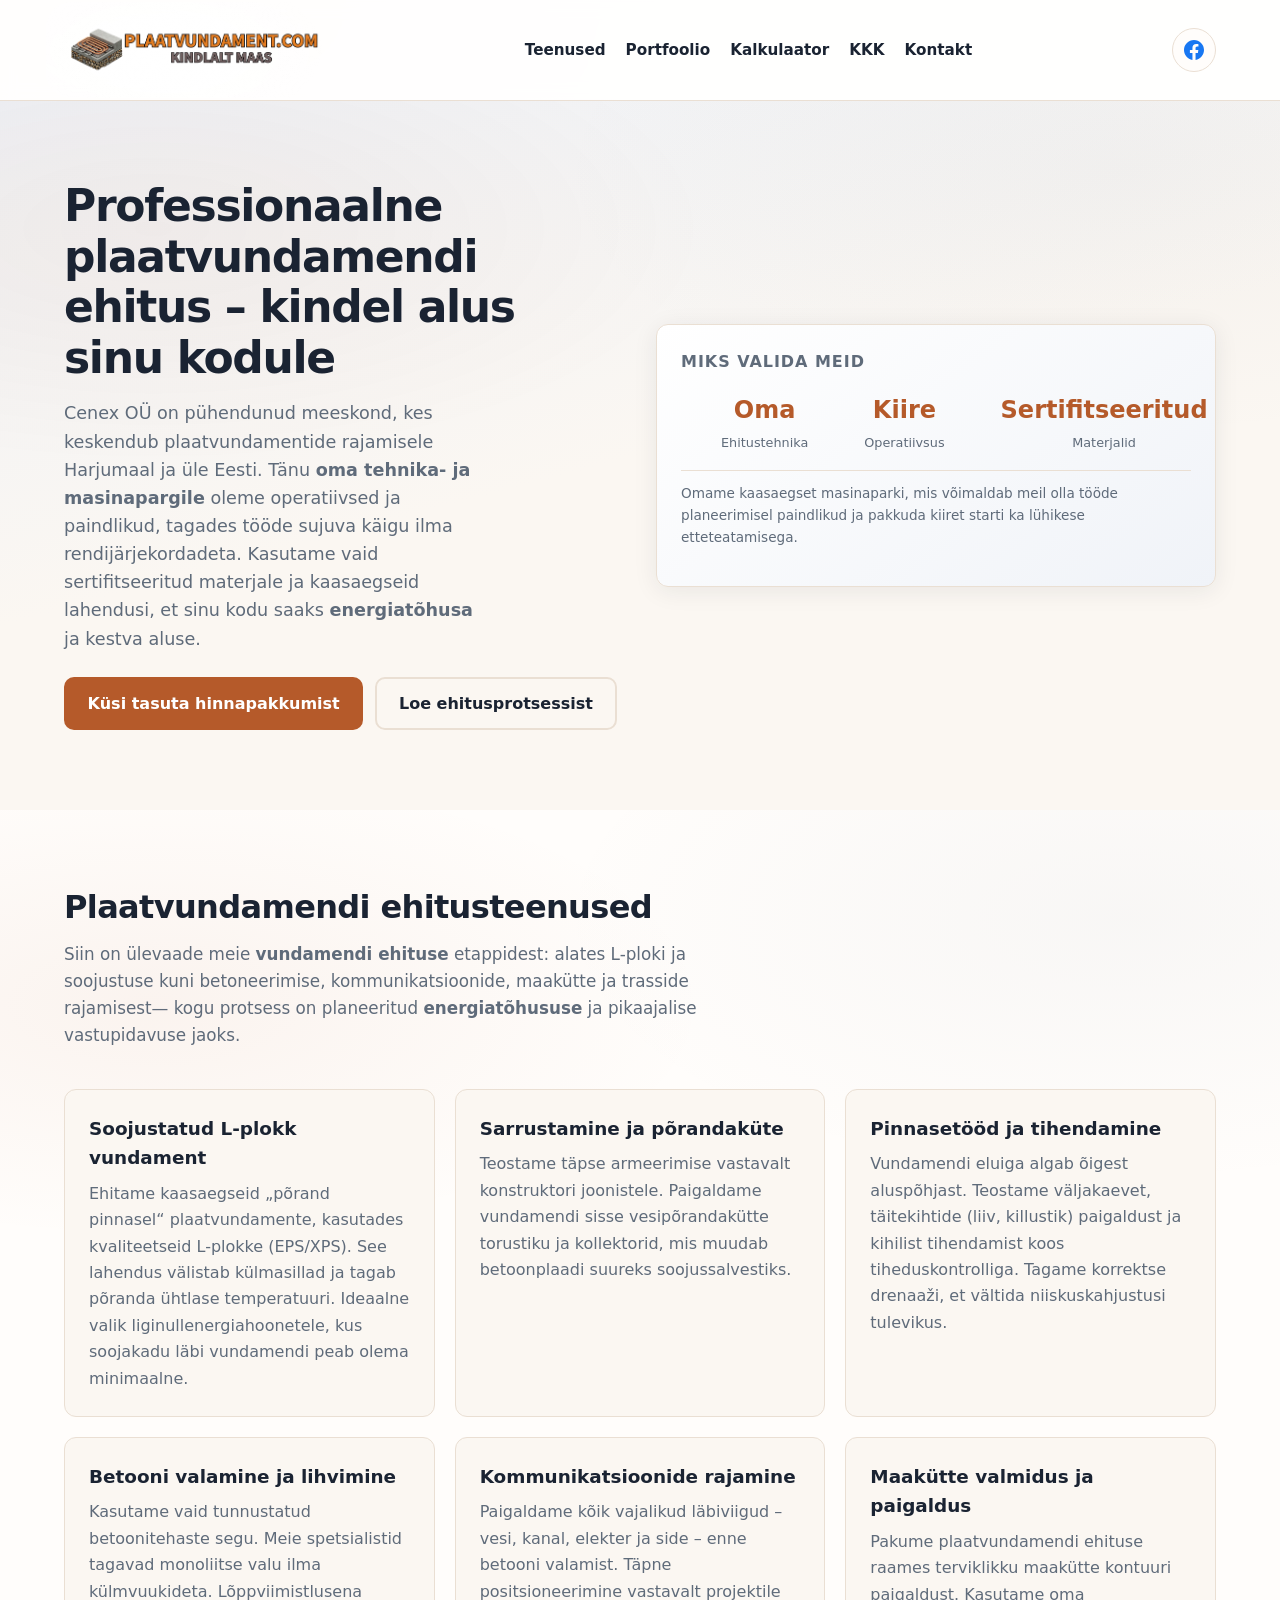
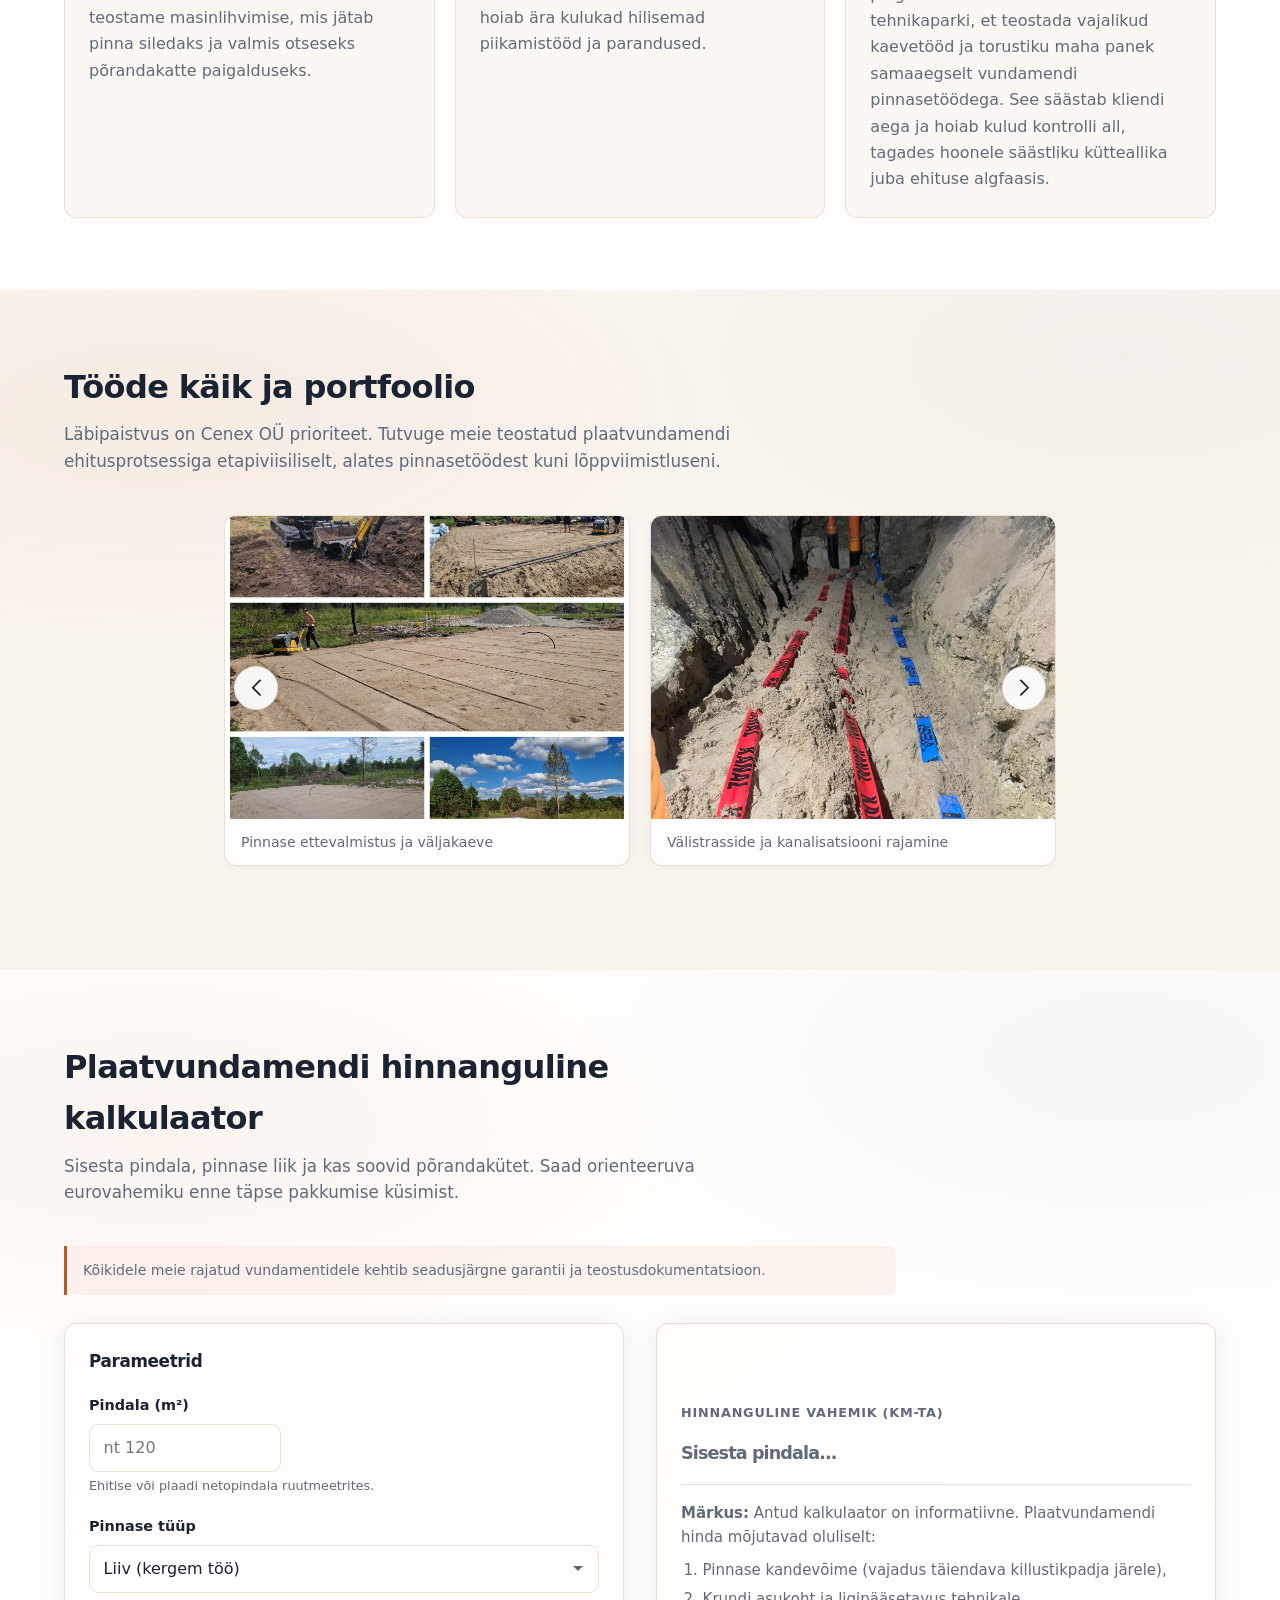
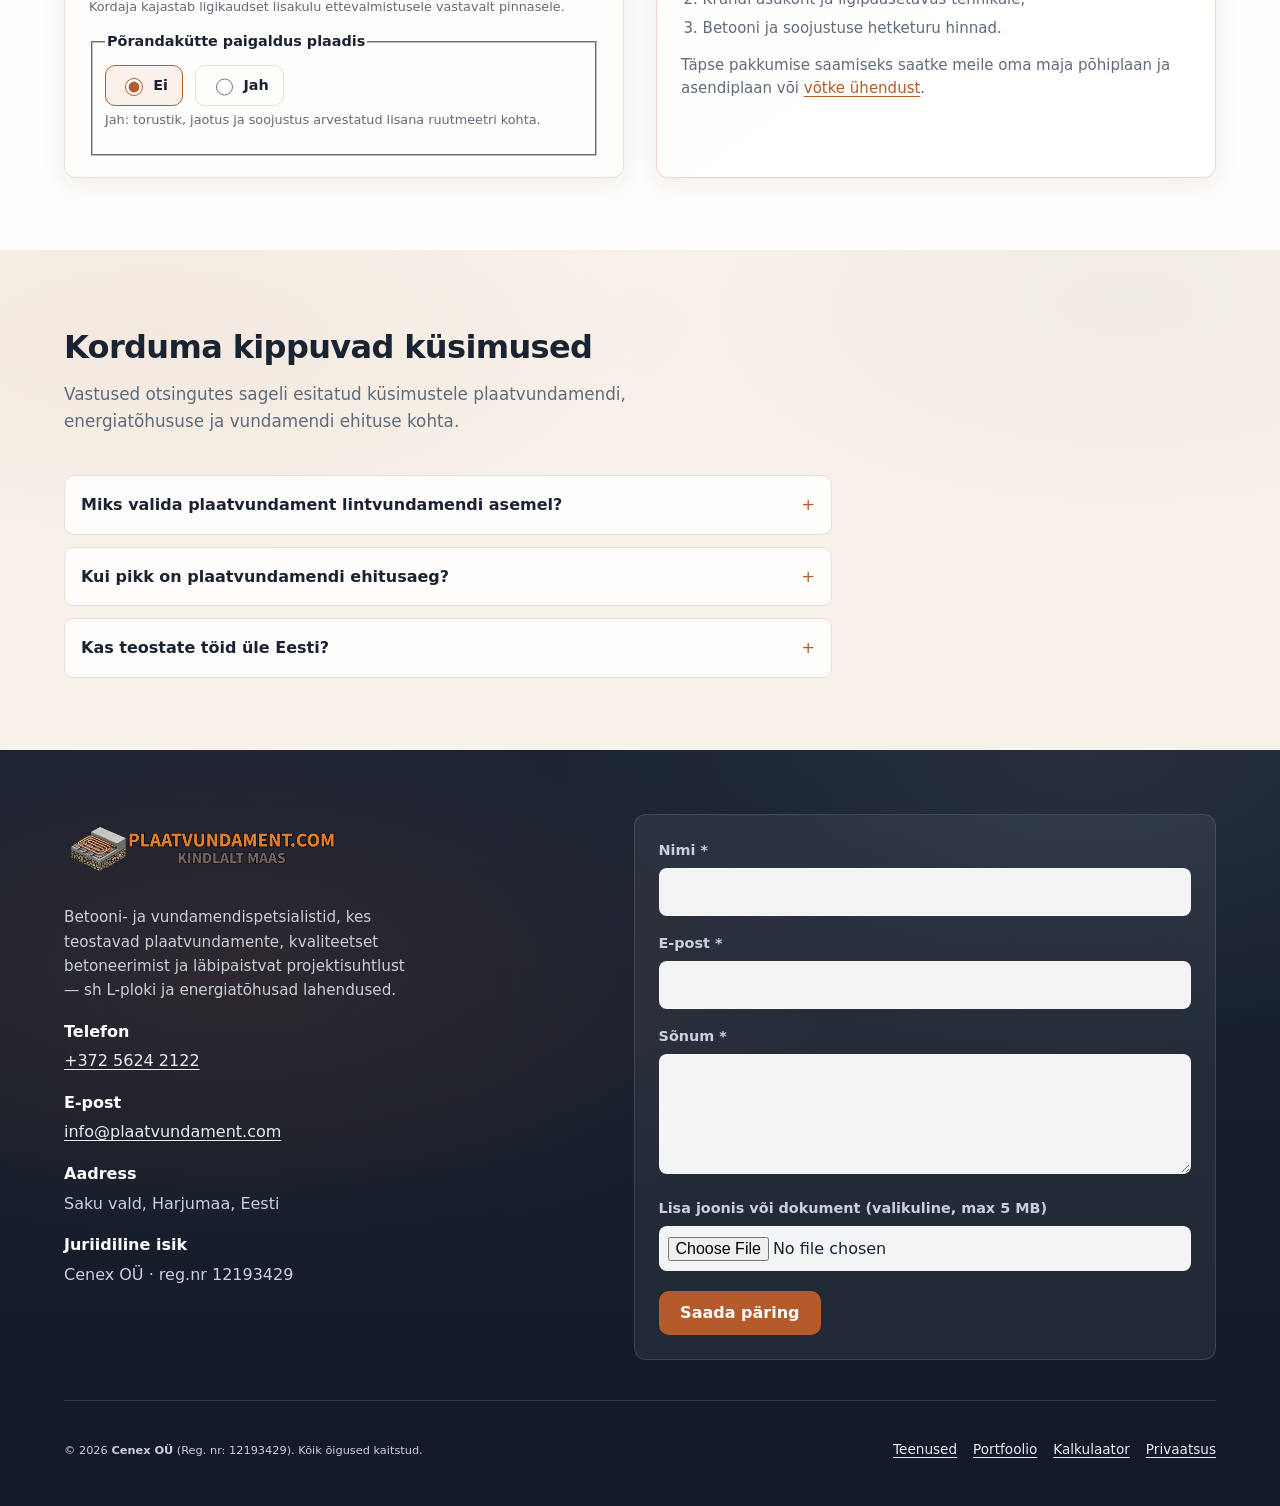
==== commit 01e72372: "Uus transparent logo.webp + soojemad taustatoonid (cache-bust) Made-with: Cursor" ====
--- a/index.html
+++ b/index.html
@@ -68,14 +68,14 @@
     />
     <style>
       :root {
-        /* Softer, friendlier neutrals */
-        --bg: #f7f5f2;
-        --surface: #ffffff;
+        /* Warmer, friendlier palette (copper + warm neutrals) */
+        --bg: #fbf7f2;
+        --surface: #fffdfb;
         --text: #1a2332;
         --muted: #5f6b7a;
-        --accent: #c45c26;
-        --accent-hover: #a34a1d;
-        --border: #e6e0d8;
+        --accent: #b55a2a;
+        --accent-hover: #9a4c24;
+        --border: #eadfd3;
         --focus: #2563eb;
         --radius: 12px;
         --shadow: 0 4px 24px rgba(26, 35, 50, 0.08);
@@ -100,7 +100,10 @@
         font-size: 1rem;
         line-height: 1.6;
         color: var(--text);
-        background: var(--bg);
+        background:
+          radial-gradient(1100px 520px at 10% 0%, rgba(181, 90, 42, 0.08), transparent 60%),
+          radial-gradient(900px 520px at 95% 12%, rgba(95, 107, 122, 0.06), transparent 62%),
+          linear-gradient(180deg, var(--bg) 0%, #f7f0e8 100%);
         overflow-x: clip;
       }
 
@@ -159,16 +162,7 @@
         position: sticky;
         top: 0;
         z-index: 100;
-        /* Keep logo area neutral/light; fade to brand tones away from logo */
-        background:
-          radial-gradient(620px 260px at 150px 40px, rgba(255, 255, 255, 0.995), transparent 72%),
-          linear-gradient(
-            90deg,
-            rgba(255, 255, 255, 0.92) 0%,
-            rgba(255, 255, 255, 0.92) 34%,
-            rgba(196, 92, 38, 0.18) 62%,
-            rgba(92, 102, 120, 0.14) 100%
-          );
+        background: rgba(255, 255, 255, 0.92);
         backdrop-filter: blur(8px);
         border-bottom: 1px solid var(--border);
         padding-left: env(safe-area-inset-left, 0);
@@ -553,7 +547,7 @@
       }
 
       section:nth-of-type(even) {
-        background: #fffdfb;
+        background: var(--surface);
       }
 
       /* Optional section fade without affecting text clarity */
@@ -564,8 +558,8 @@
         z-index: -1;
         pointer-events: none;
         background:
-          radial-gradient(900px 380px at 12% 18%, rgba(196, 92, 38, 0.045), transparent 62%),
-          radial-gradient(900px 420px at 88% 10%, rgba(92, 102, 120, 0.04), transparent 64%);
+          radial-gradient(900px 380px at 12% 18%, rgba(181, 90, 42, 0.06), transparent 62%),
+          radial-gradient(900px 420px at 88% 10%, rgba(95, 107, 122, 0.045), transparent 64%);
       }
 
       .section-head {
@@ -893,10 +887,10 @@
 
       /* Footer */
       .site-footer {
-        /* Light near logo, dark away */
+        /* Warm, subtle fade (text stays crisp) */
         background:
-          radial-gradient(560px 260px at 160px 110px, rgba(246, 247, 249, 0.16), transparent 70%),
-          radial-gradient(900px 420px at 18% 30%, rgba(196, 92, 38, 0.12), transparent 68%),
+          radial-gradient(900px 420px at 18% 30%, rgba(181, 90, 42, 0.14), transparent 68%),
+          radial-gradient(900px 520px at 85% 0%, rgba(255, 255, 255, 0.06), transparent 60%),
           linear-gradient(180deg, #1a2332 0%, #121a27 100%);
         color: #c9d0dc;
         padding: clamp(3rem, 6vw, 4rem) 0 2rem;
@@ -1338,7 +1332,7 @@
             <source type="image/webp" srcset="logo.webp" />
             <img
               class="brand-logo brand-logo--header"
-              src="logo.webp?v=logo-20260408c"
+              src="logo.webp?v=logo-20260408d"
               width="340"
               height="68"
               alt="Plaatvundament.com logo – plaatvundamendi ehitus, sarrustamine ja põrandakütte paigaldus"
@@ -1689,7 +1683,7 @@
               <source type="image/webp" srcset="logo.webp" />
               <img
                 class="brand-logo brand-logo--footer"
-                src="logo.webp?v=logo-20260408c"
+                src="logo.webp?v=logo-20260408d"
                 width="340"
                 height="68"
                 alt="Plaatvundament.com logo – plaatvundamendi ehitus, sarrustamine ja põrandakütte paigaldus"
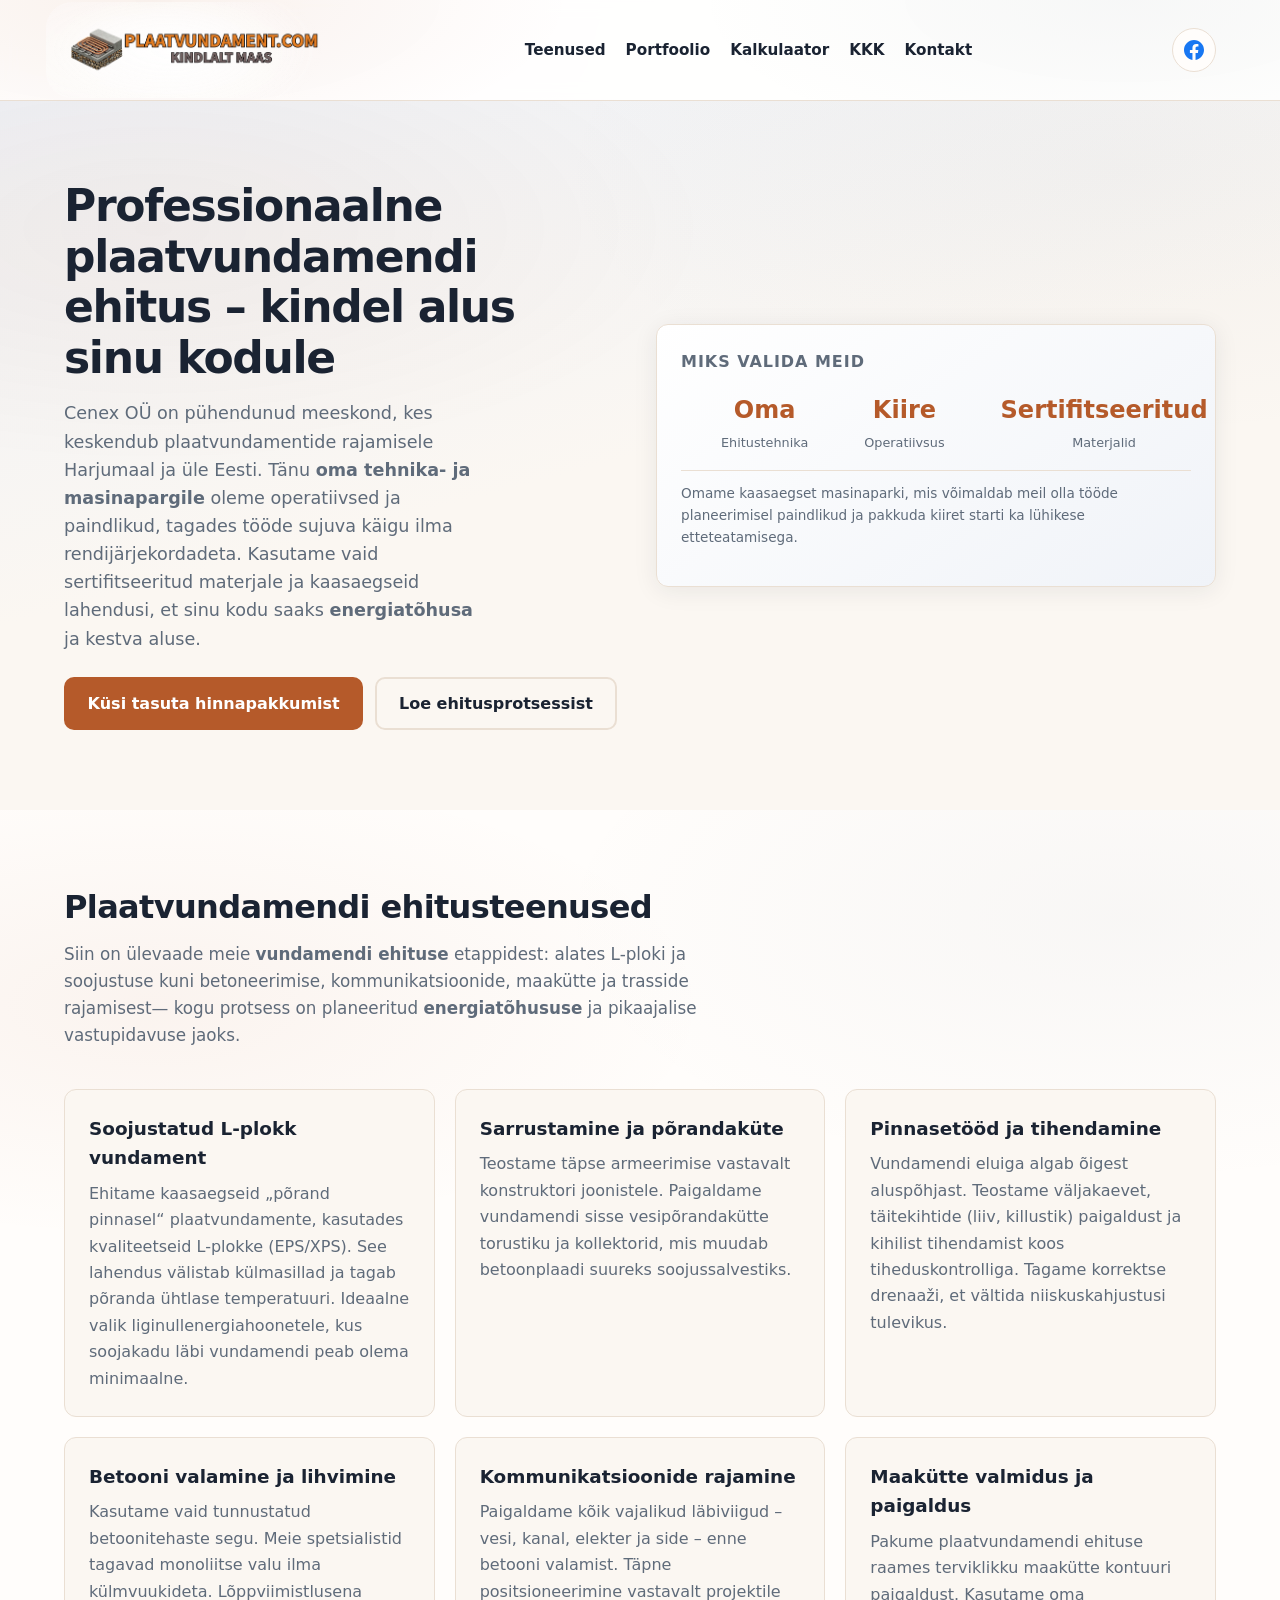
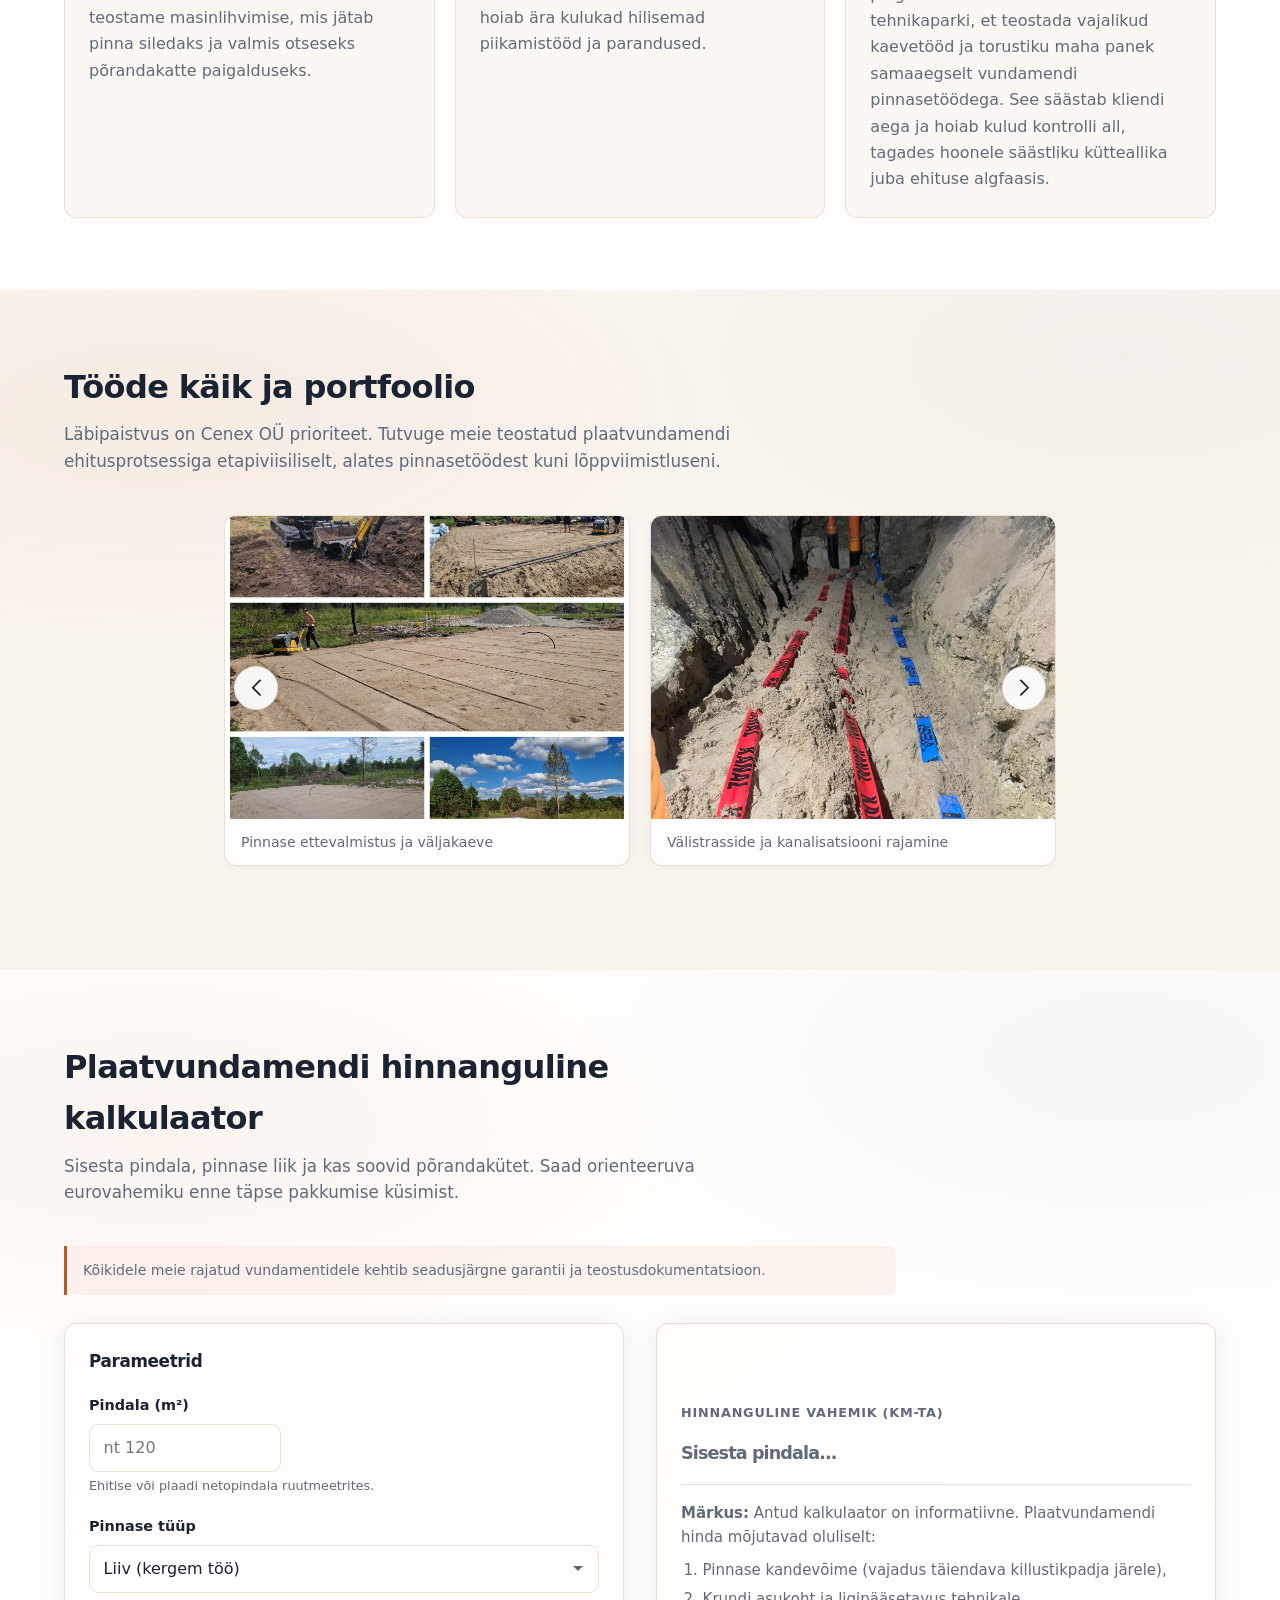
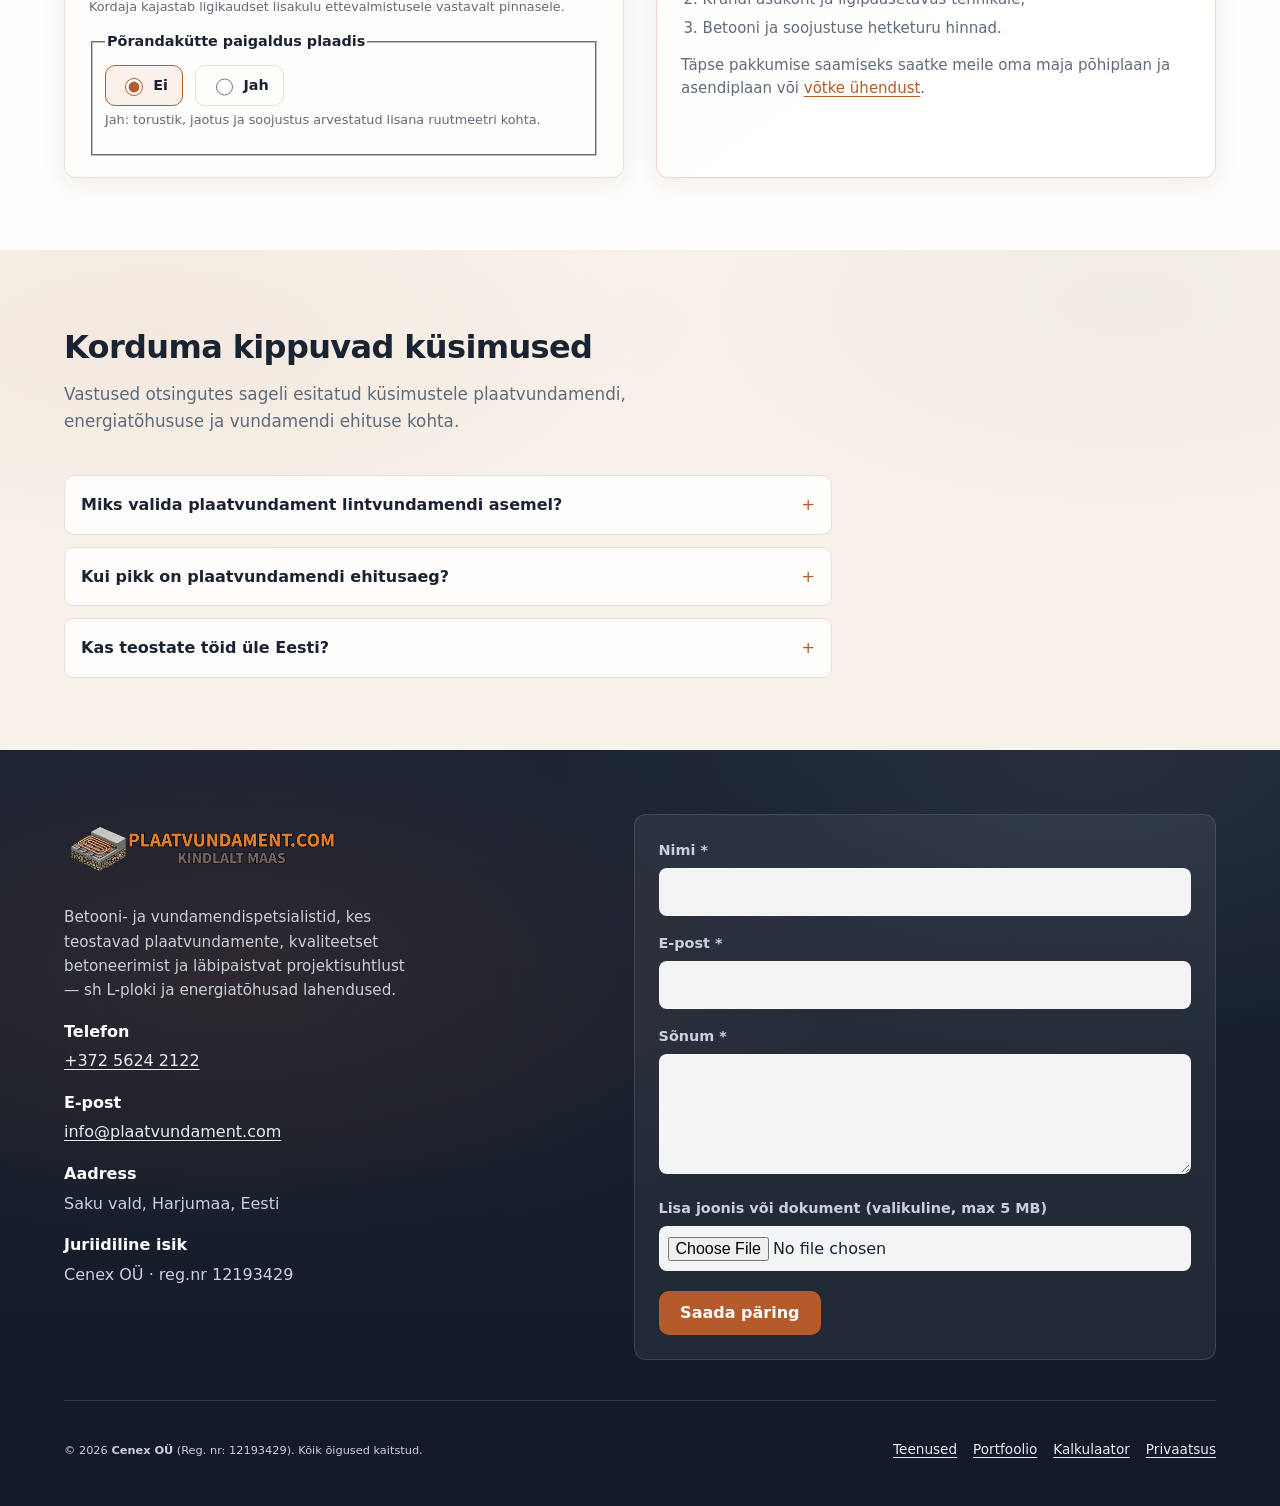
==== commit 0a99851f: "Soojenda päise tausta õrna copper touchiga Made-with: Cursor" ====
--- a/index.html
+++ b/index.html
@@ -162,7 +162,10 @@
         position: sticky;
         top: 0;
         z-index: 100;
-        background: rgba(255, 255, 255, 0.92);
+        background:
+          radial-gradient(700px 260px at 12% 0%, rgba(181, 90, 42, 0.08), transparent 60%),
+          radial-gradient(700px 260px at 88% 0%, rgba(95, 107, 122, 0.05), transparent 62%),
+          rgba(255, 255, 255, 0.92);
         backdrop-filter: blur(8px);
         border-bottom: 1px solid var(--border);
         padding-left: env(safe-area-inset-left, 0);
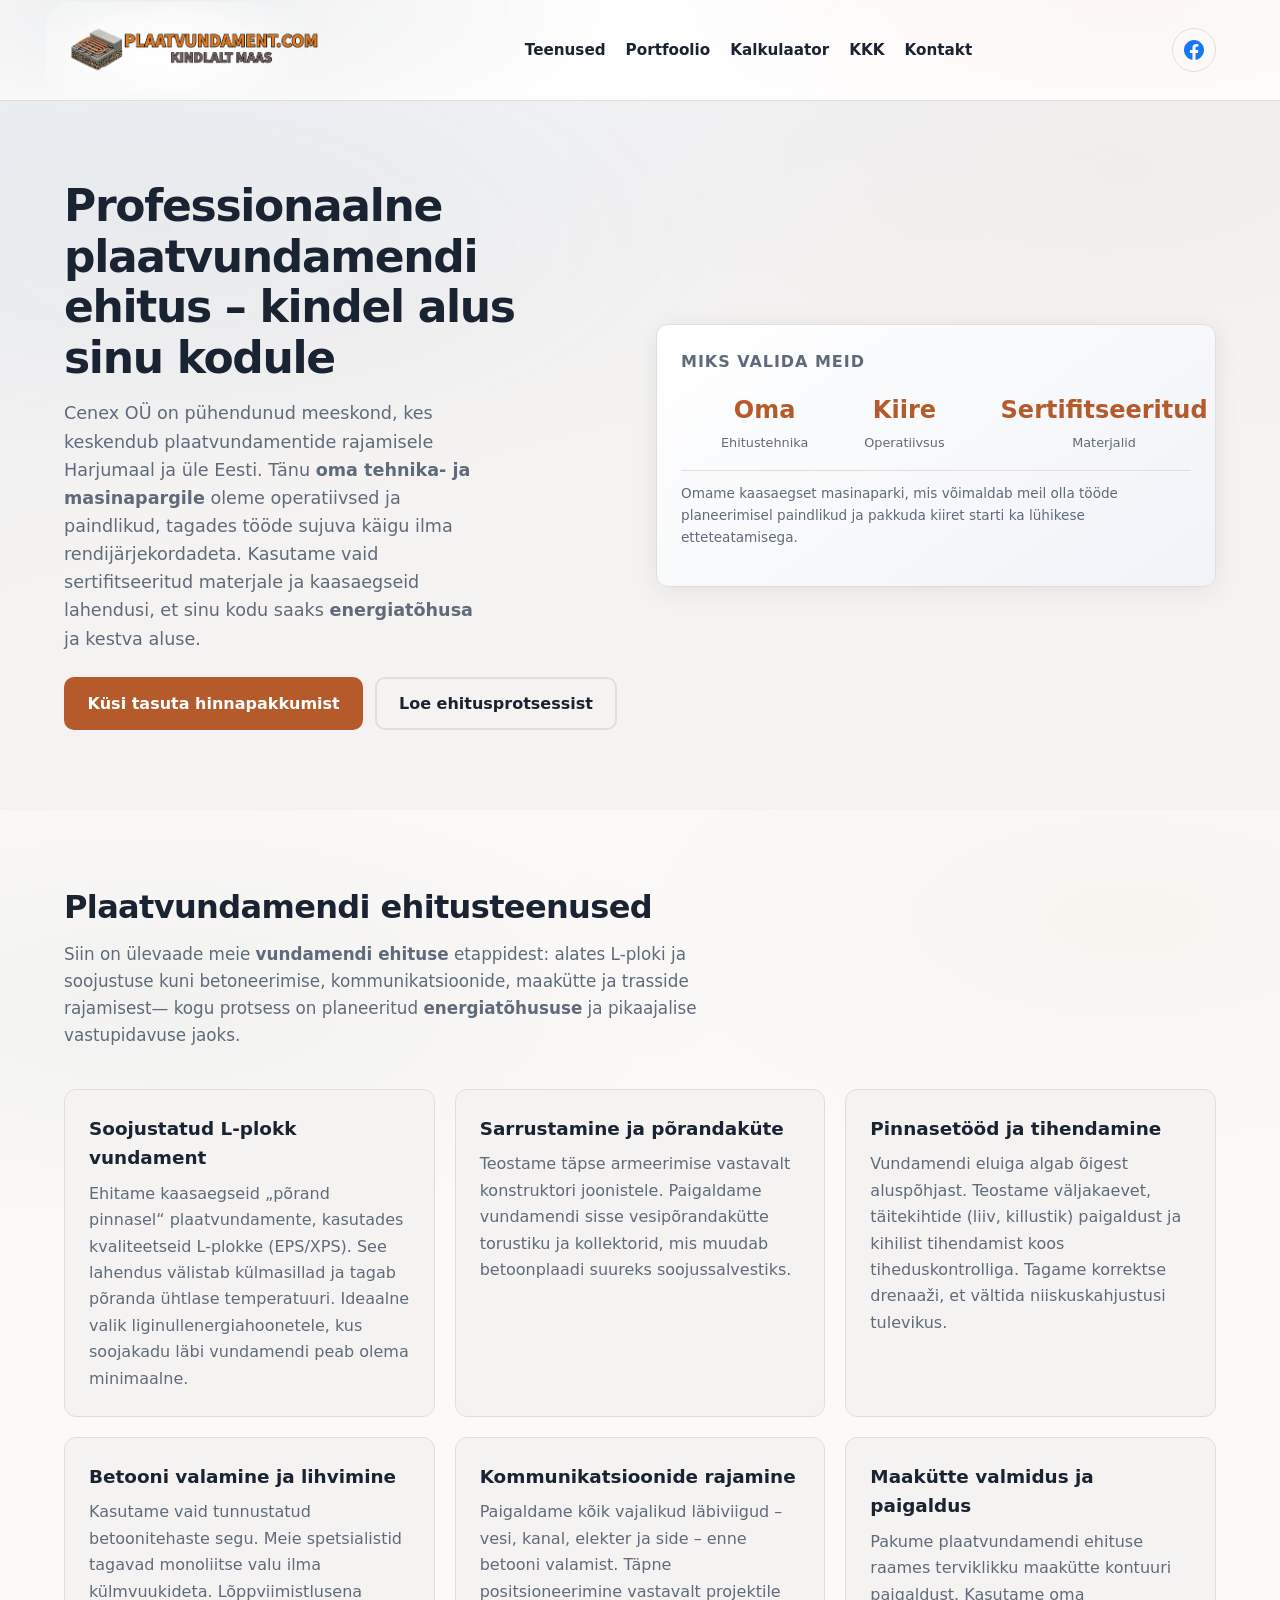
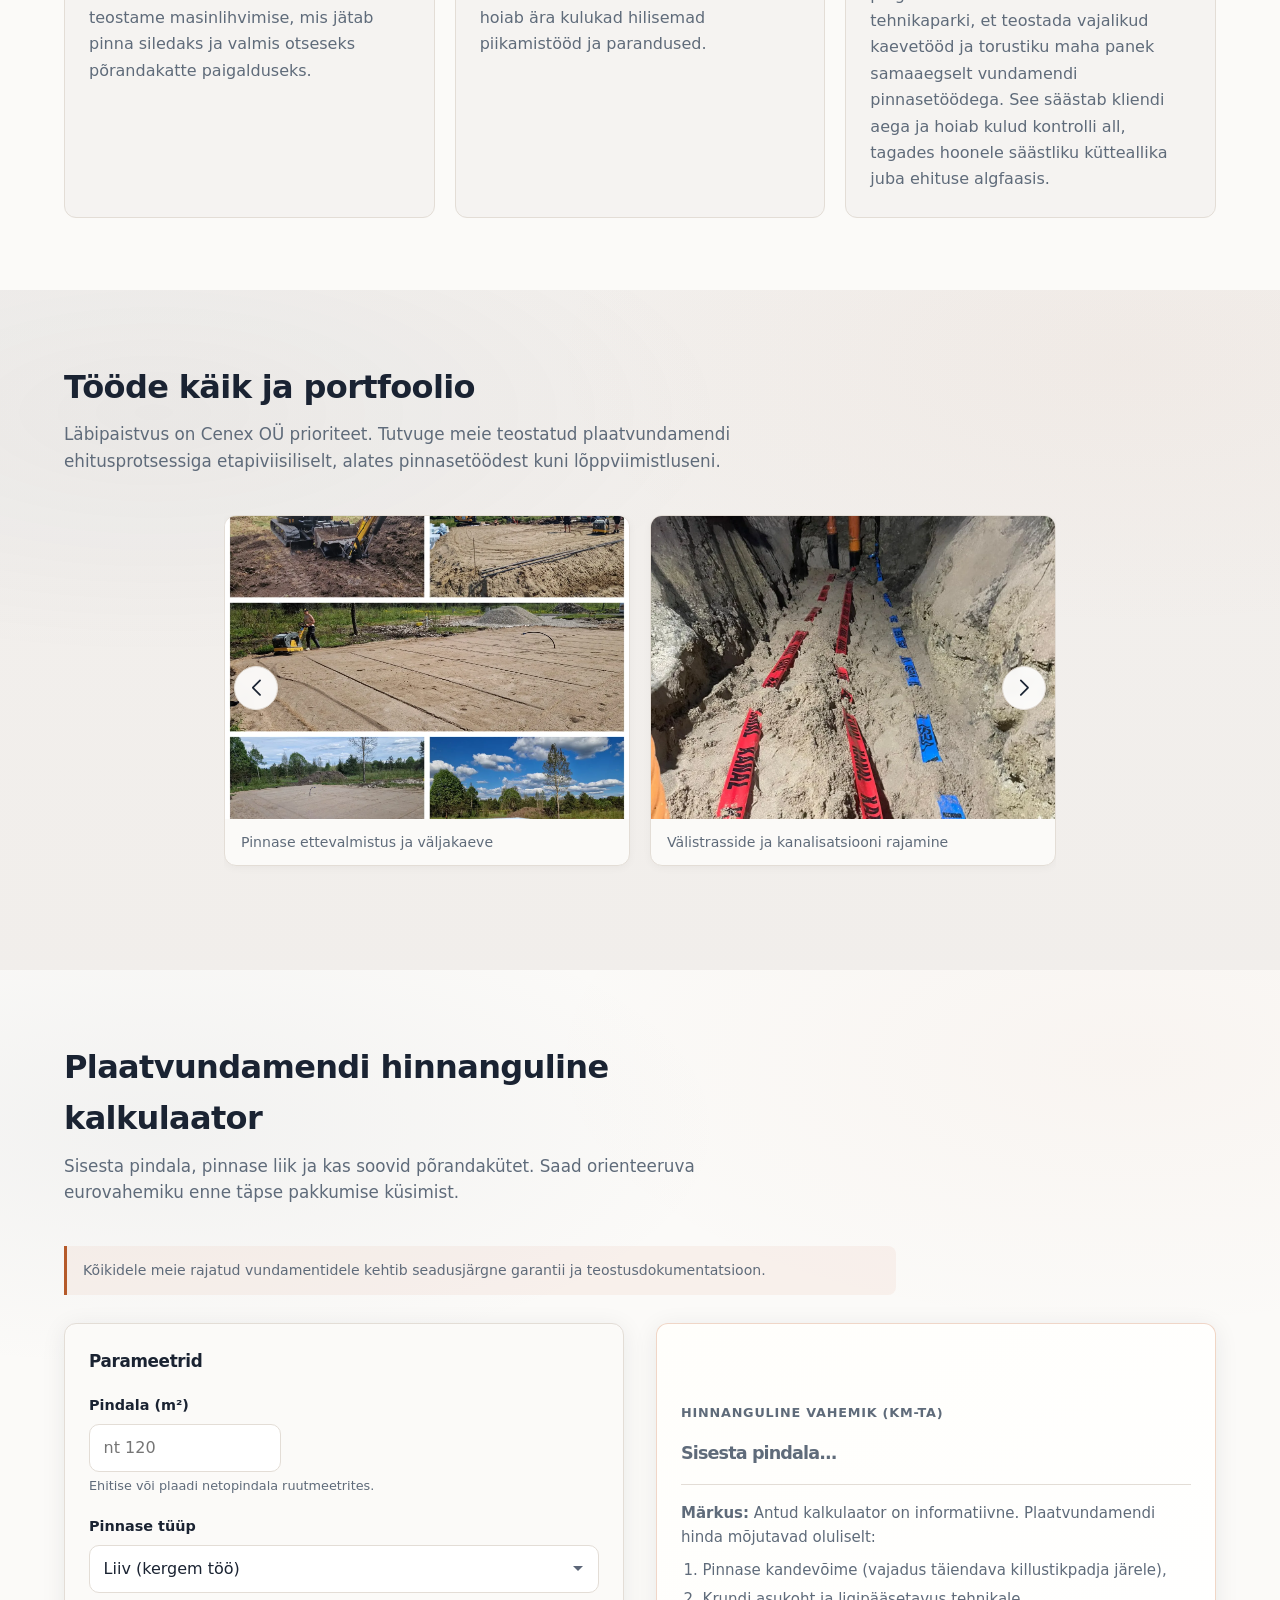
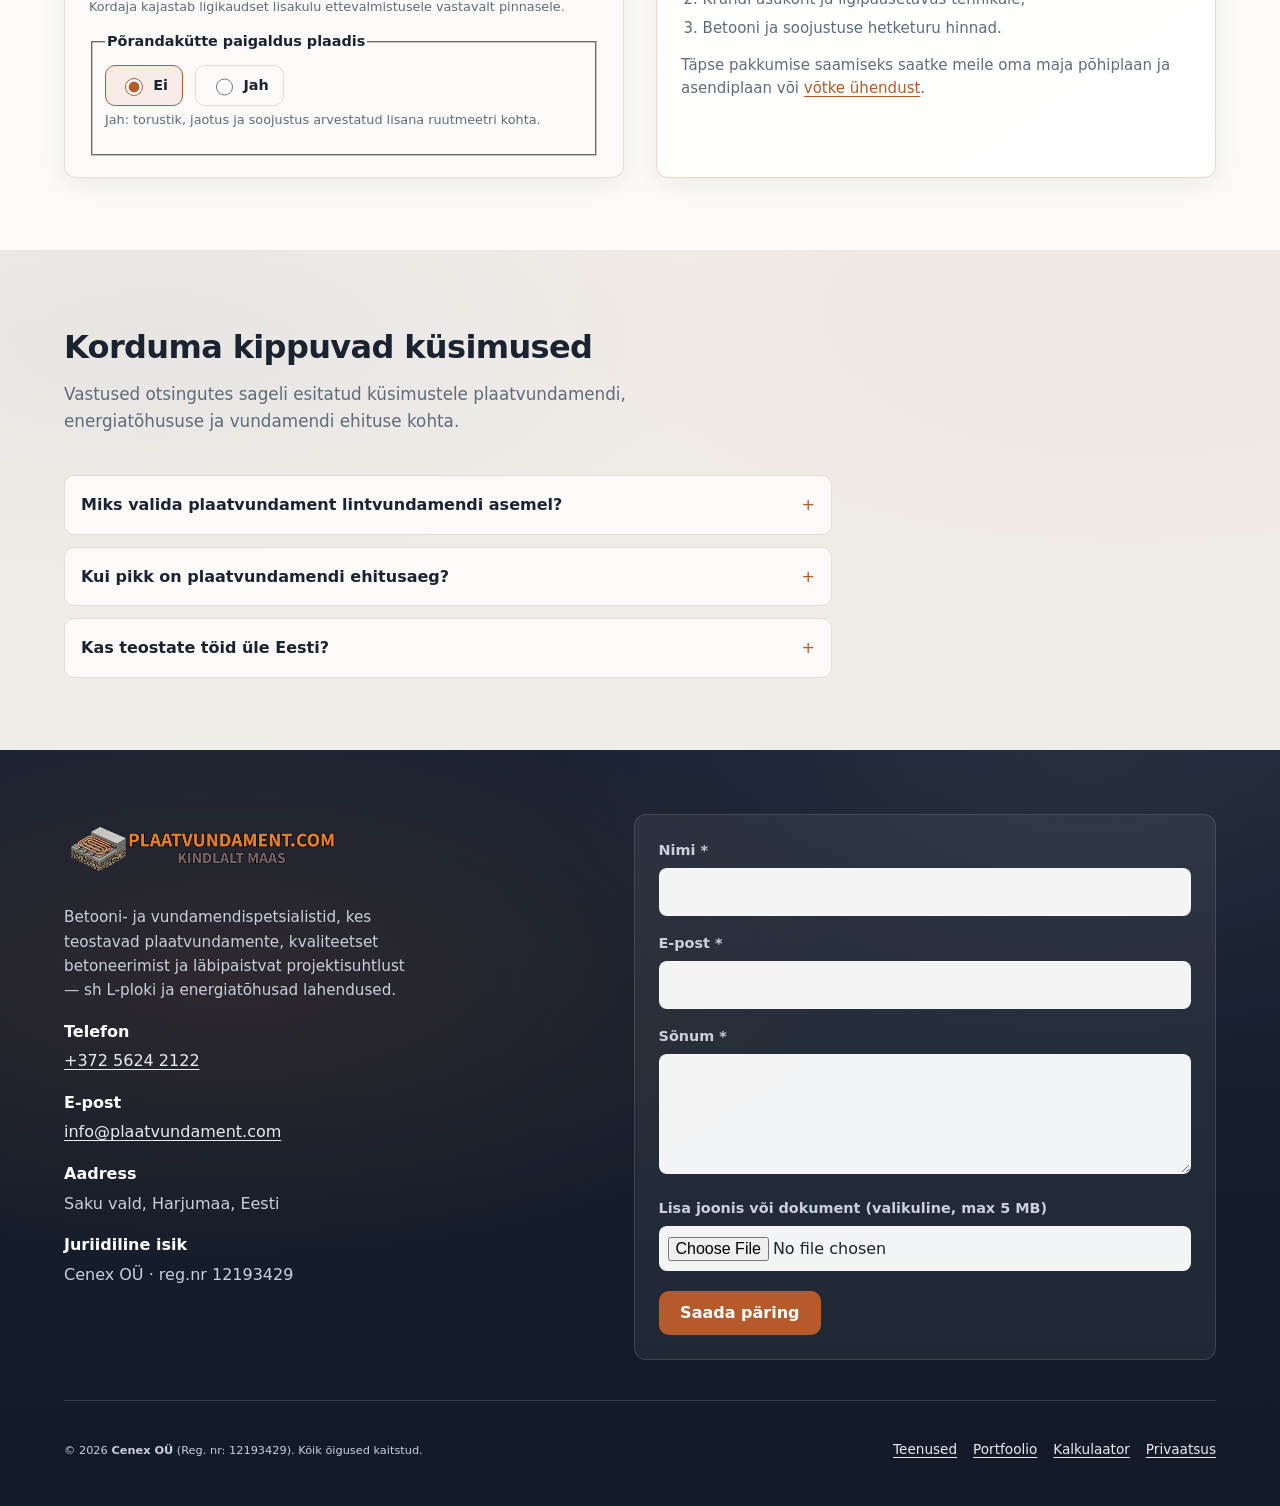
==== commit fa47a788: "Hallikam, õrnalt copper fade taustades Made-with: Cursor" ====
--- a/index.html
+++ b/index.html
@@ -68,14 +68,14 @@
     />
     <style>
       :root {
-        /* Warmer, friendlier palette (copper + warm neutrals) */
-        --bg: #fbf7f2;
-        --surface: #fffdfb;
+        /* Soft warm-grey base with a hint of copper */
+        --bg: #f5f3f1;
+        --surface: #fbfaf8;
         --text: #1a2332;
         --muted: #5f6b7a;
         --accent: #b55a2a;
         --accent-hover: #9a4c24;
-        --border: #eadfd3;
+        --border: #e3ddd6;
         --focus: #2563eb;
         --radius: 12px;
         --shadow: 0 4px 24px rgba(26, 35, 50, 0.08);
@@ -101,9 +101,9 @@
         line-height: 1.6;
         color: var(--text);
         background:
-          radial-gradient(1100px 520px at 10% 0%, rgba(181, 90, 42, 0.08), transparent 60%),
-          radial-gradient(900px 520px at 95% 12%, rgba(95, 107, 122, 0.06), transparent 62%),
-          linear-gradient(180deg, var(--bg) 0%, #f7f0e8 100%);
+          radial-gradient(1200px 560px at 12% 0%, rgba(95, 107, 122, 0.12), transparent 62%),
+          radial-gradient(1000px 560px at 92% 10%, rgba(181, 90, 42, 0.055), transparent 64%),
+          linear-gradient(180deg, var(--bg) 0%, #eeeae6 100%);
         overflow-x: clip;
       }
 
@@ -163,8 +163,8 @@
         top: 0;
         z-index: 100;
         background:
-          radial-gradient(700px 260px at 12% 0%, rgba(181, 90, 42, 0.08), transparent 60%),
-          radial-gradient(700px 260px at 88% 0%, rgba(95, 107, 122, 0.05), transparent 62%),
+          radial-gradient(760px 280px at 12% 0%, rgba(95, 107, 122, 0.10), transparent 62%),
+          radial-gradient(760px 280px at 88% 0%, rgba(181, 90, 42, 0.045), transparent 64%),
           rgba(255, 255, 255, 0.92);
         backdrop-filter: blur(8px);
         border-bottom: 1px solid var(--border);
@@ -561,8 +561,8 @@
         z-index: -1;
         pointer-events: none;
         background:
-          radial-gradient(900px 380px at 12% 18%, rgba(181, 90, 42, 0.06), transparent 62%),
-          radial-gradient(900px 420px at 88% 10%, rgba(95, 107, 122, 0.045), transparent 64%);
+          radial-gradient(900px 380px at 12% 18%, rgba(95, 107, 122, 0.06), transparent 64%),
+          radial-gradient(900px 420px at 88% 10%, rgba(181, 90, 42, 0.035), transparent 66%);
       }
 
       .section-head {
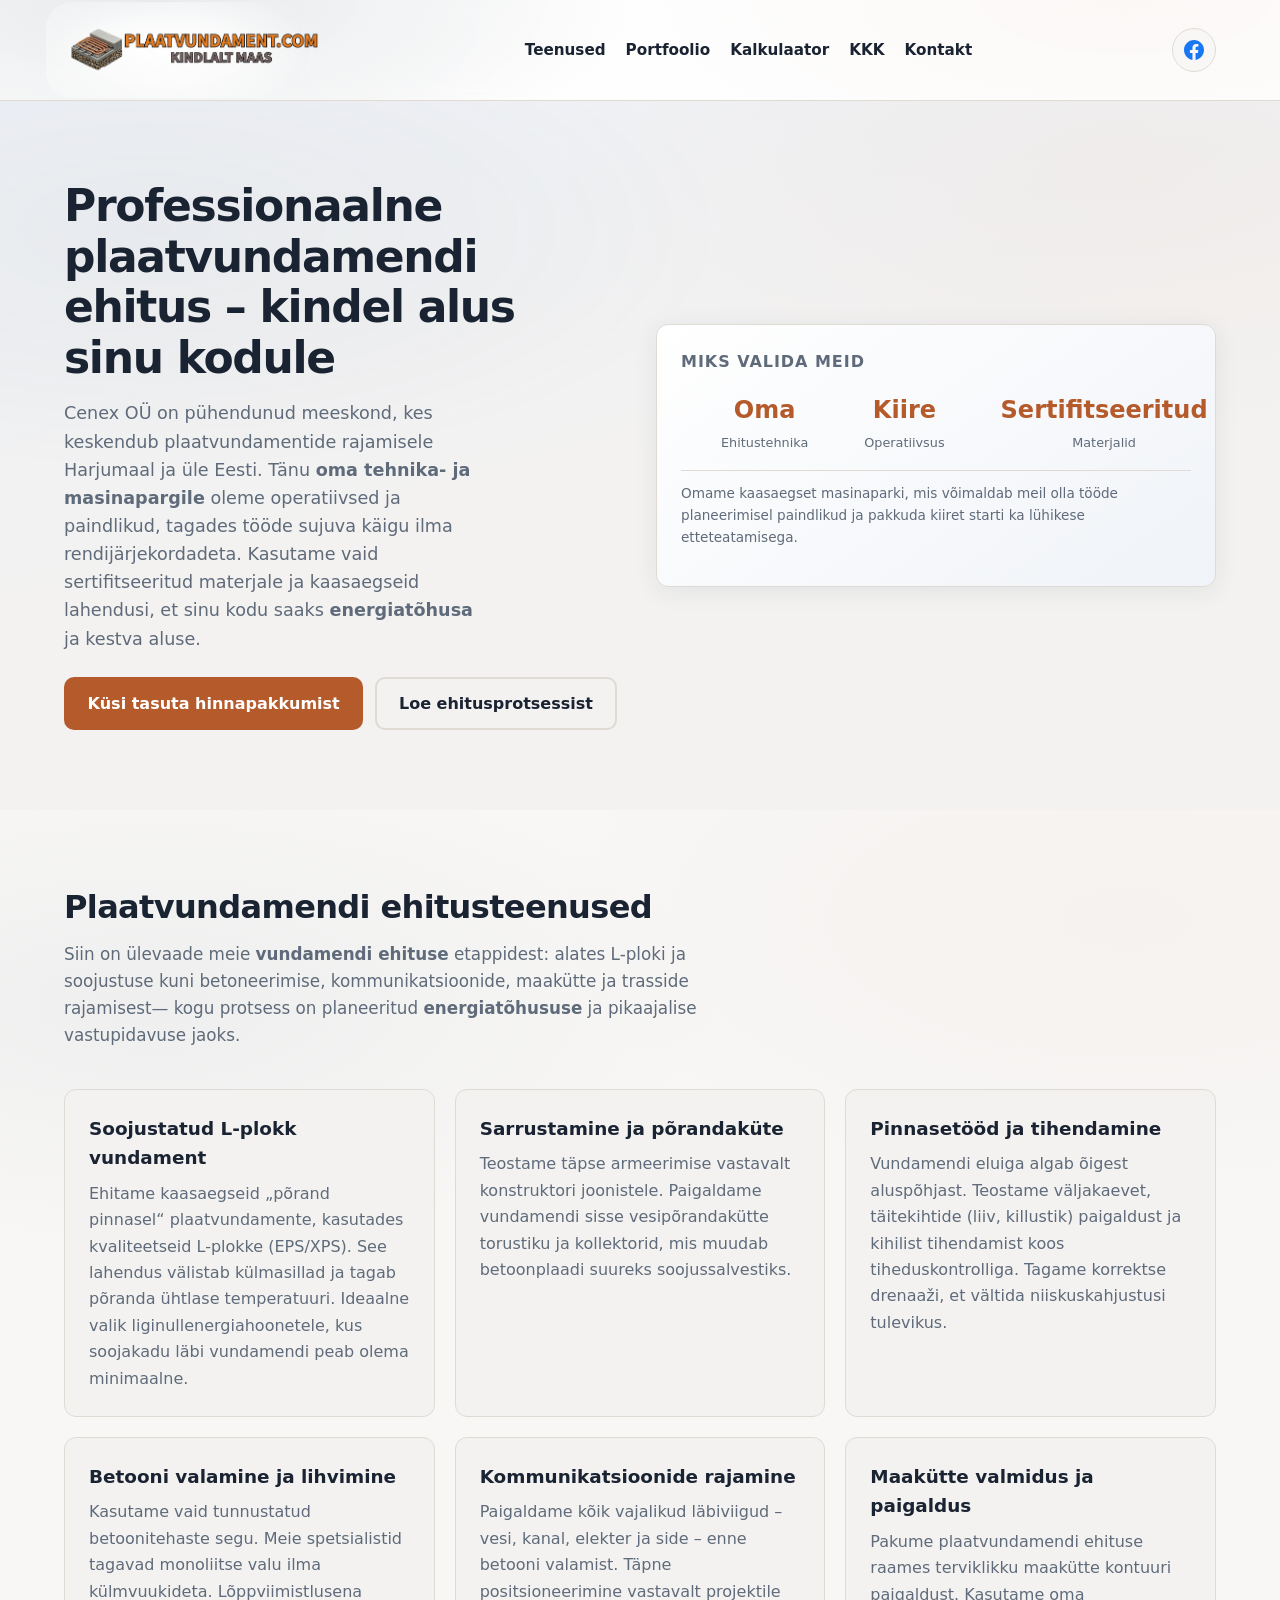
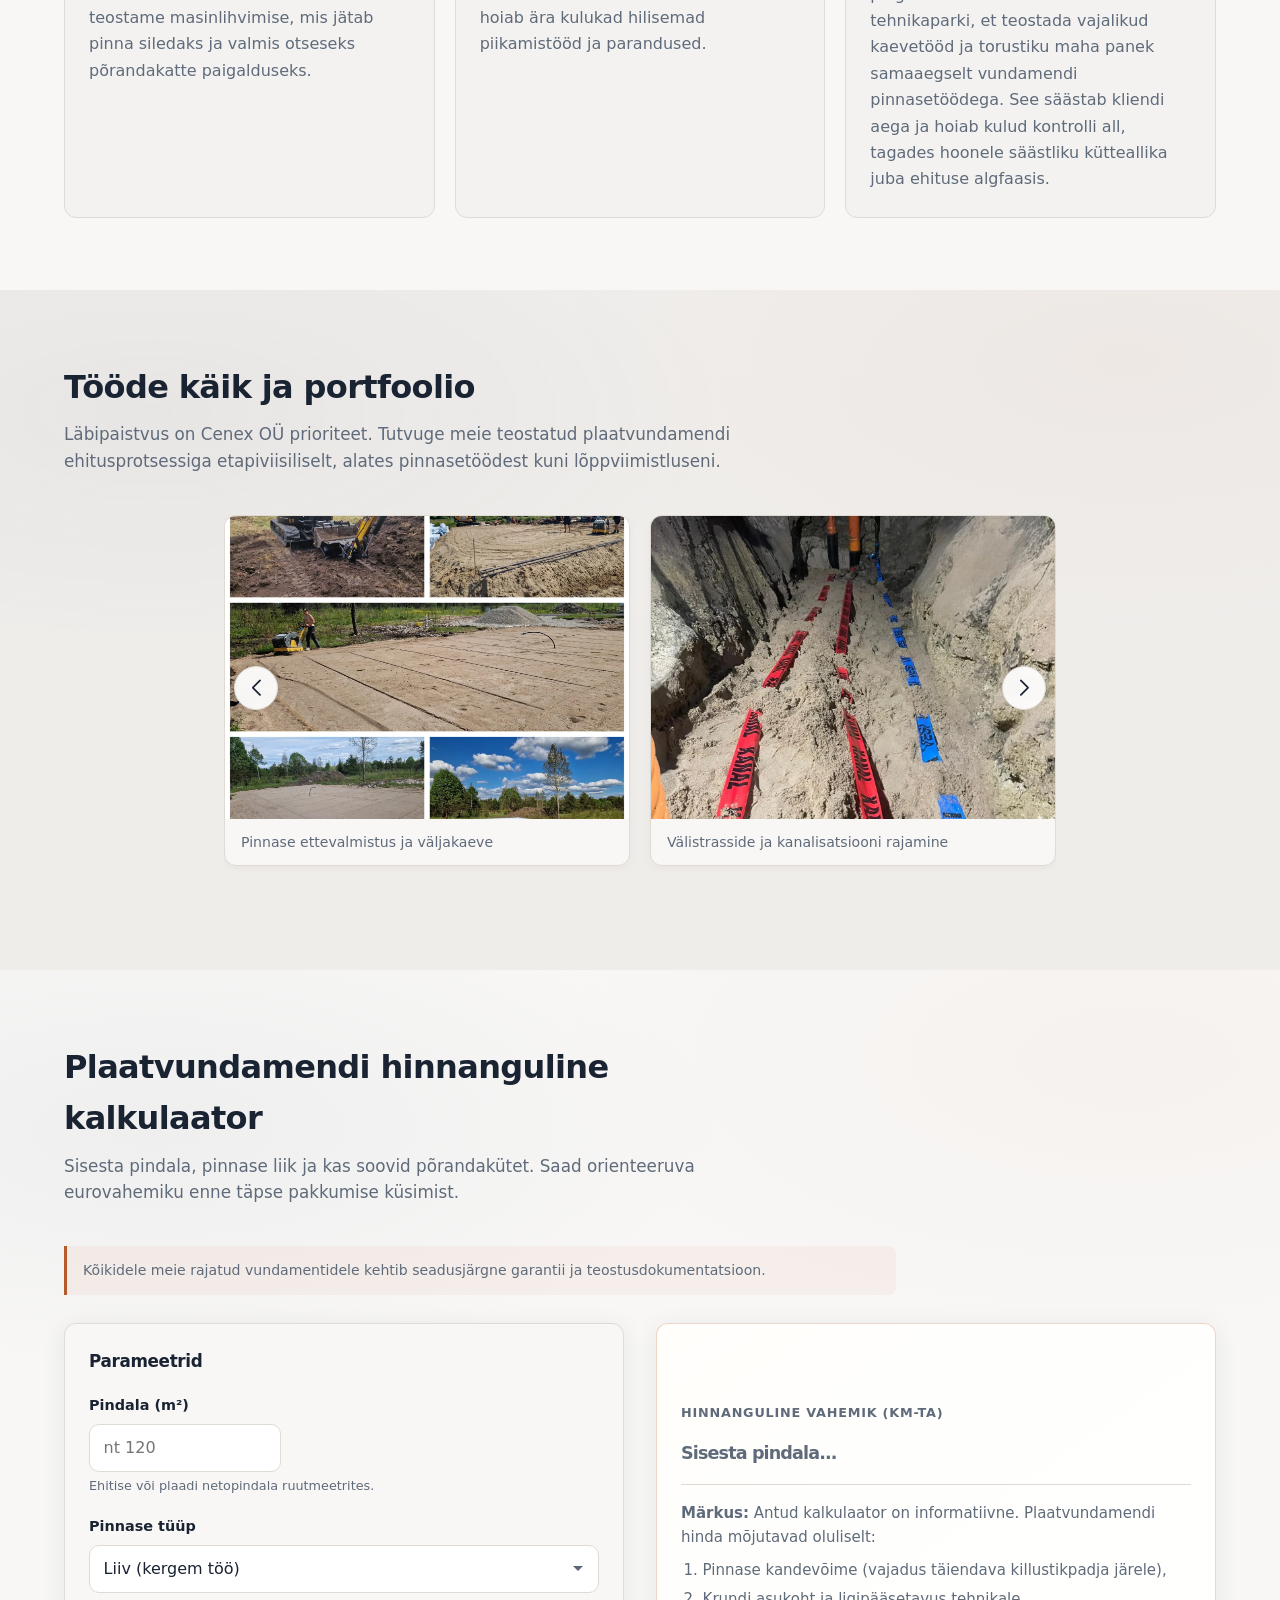
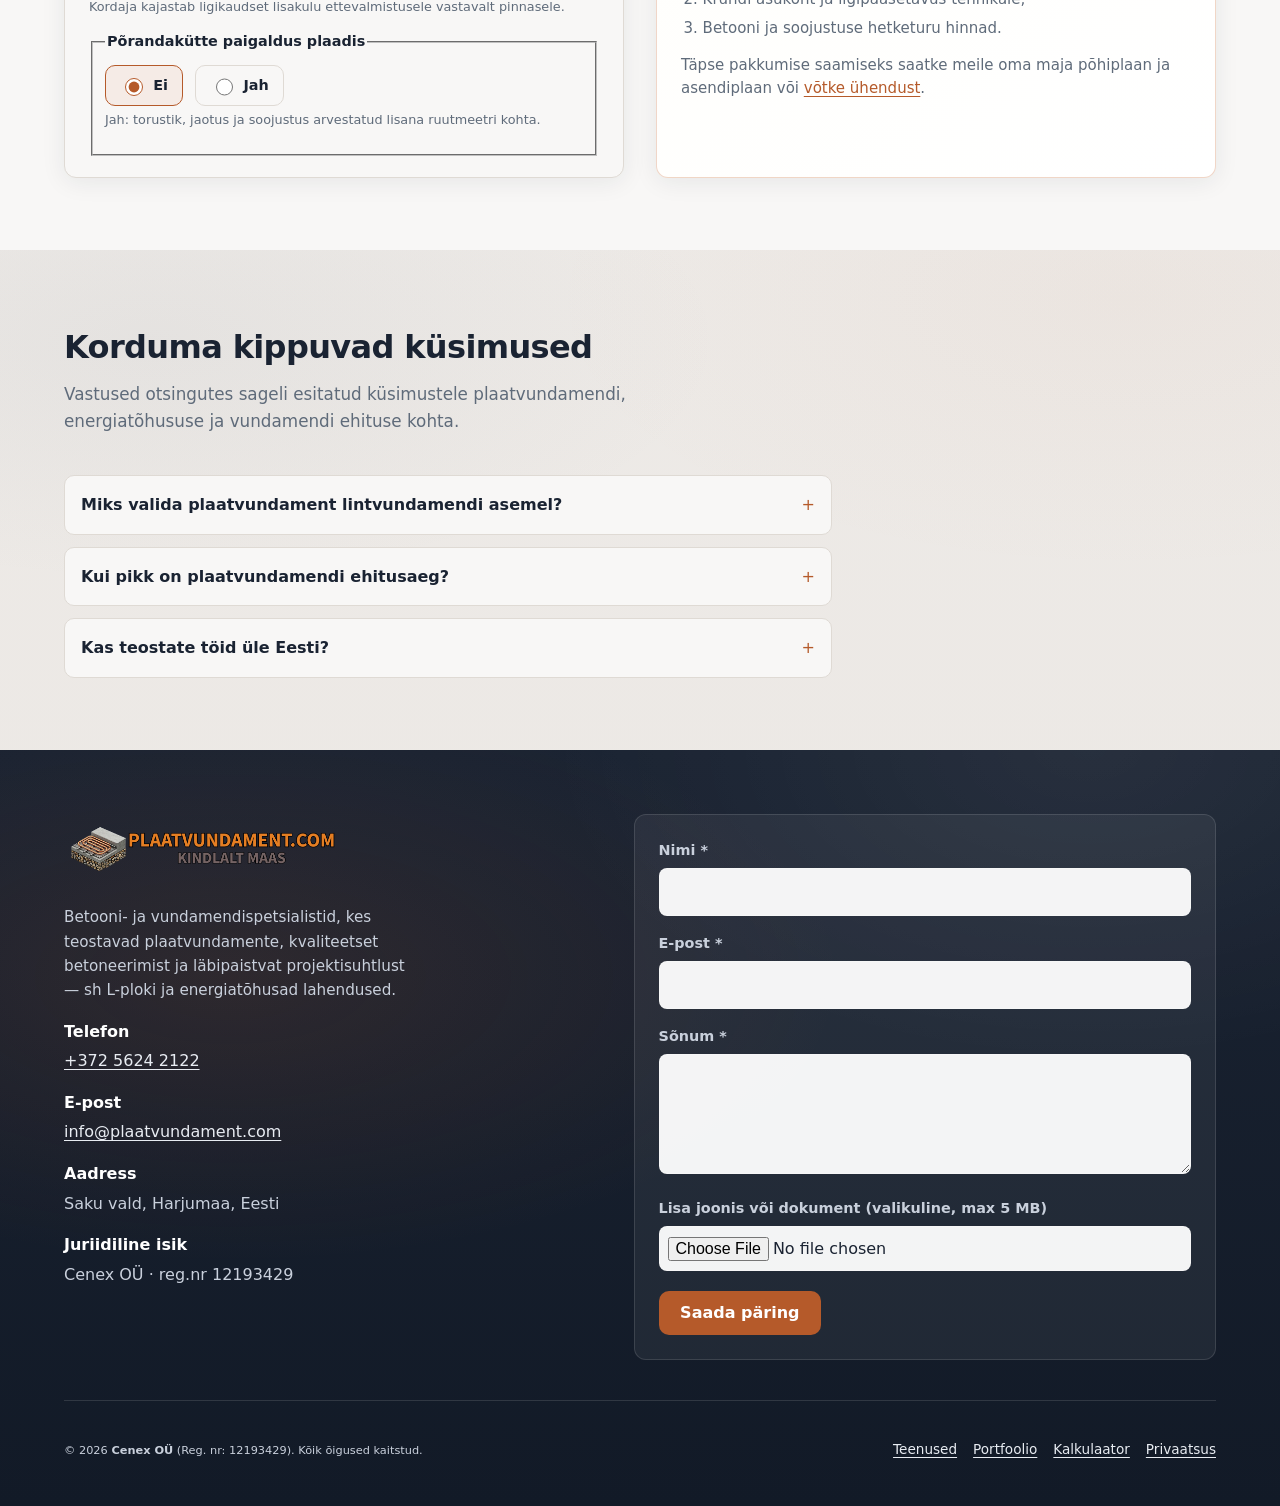
==== commit 42dfb747: "Lisa rohkem hallikat tooni (õrn copper fade) Made-with: Cursor" ====
--- a/index.html
+++ b/index.html
@@ -69,13 +69,13 @@
     <style>
       :root {
         /* Soft warm-grey base with a hint of copper */
-        --bg: #f5f3f1;
-        --surface: #fbfaf8;
+        --bg: #f3f2f1;
+        --surface: #f8f7f6;
         --text: #1a2332;
         --muted: #5f6b7a;
         --accent: #b55a2a;
         --accent-hover: #9a4c24;
-        --border: #e3ddd6;
+        --border: #dfdad4;
         --focus: #2563eb;
         --radius: 12px;
         --shadow: 0 4px 24px rgba(26, 35, 50, 0.08);
@@ -101,9 +101,9 @@
         line-height: 1.6;
         color: var(--text);
         background:
-          radial-gradient(1200px 560px at 12% 0%, rgba(95, 107, 122, 0.12), transparent 62%),
-          radial-gradient(1000px 560px at 92% 10%, rgba(181, 90, 42, 0.055), transparent 64%),
-          linear-gradient(180deg, var(--bg) 0%, #eeeae6 100%);
+          radial-gradient(1200px 560px at 12% 0%, rgba(95, 107, 122, 0.15), transparent 64%),
+          radial-gradient(1000px 560px at 92% 10%, rgba(181, 90, 42, 0.04), transparent 66%),
+          linear-gradient(180deg, var(--bg) 0%, #ebe7e3 100%);
         overflow-x: clip;
       }
 
@@ -163,8 +163,8 @@
         top: 0;
         z-index: 100;
         background:
-          radial-gradient(760px 280px at 12% 0%, rgba(95, 107, 122, 0.10), transparent 62%),
-          radial-gradient(760px 280px at 88% 0%, rgba(181, 90, 42, 0.045), transparent 64%),
+          radial-gradient(760px 280px at 12% 0%, rgba(95, 107, 122, 0.13), transparent 64%),
+          radial-gradient(760px 280px at 88% 0%, rgba(181, 90, 42, 0.035), transparent 66%),
           rgba(255, 255, 255, 0.92);
         backdrop-filter: blur(8px);
         border-bottom: 1px solid var(--border);
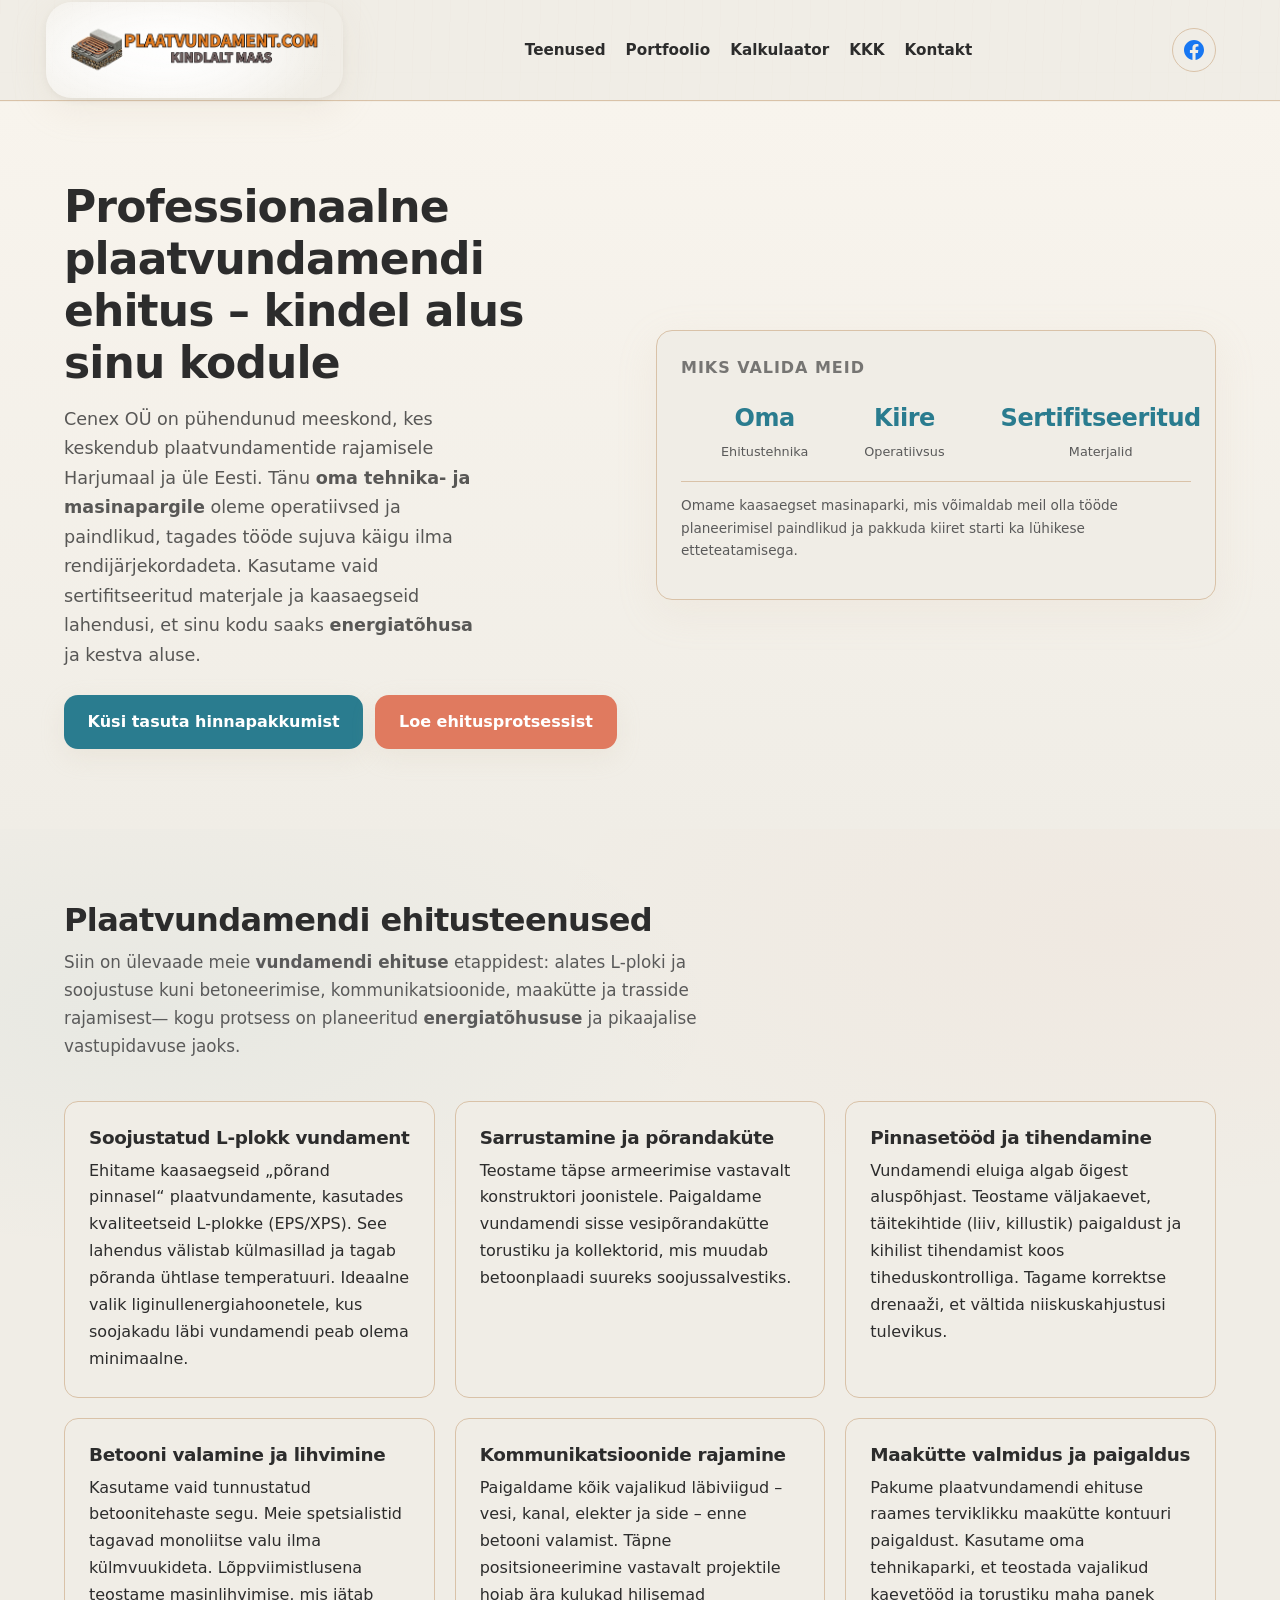
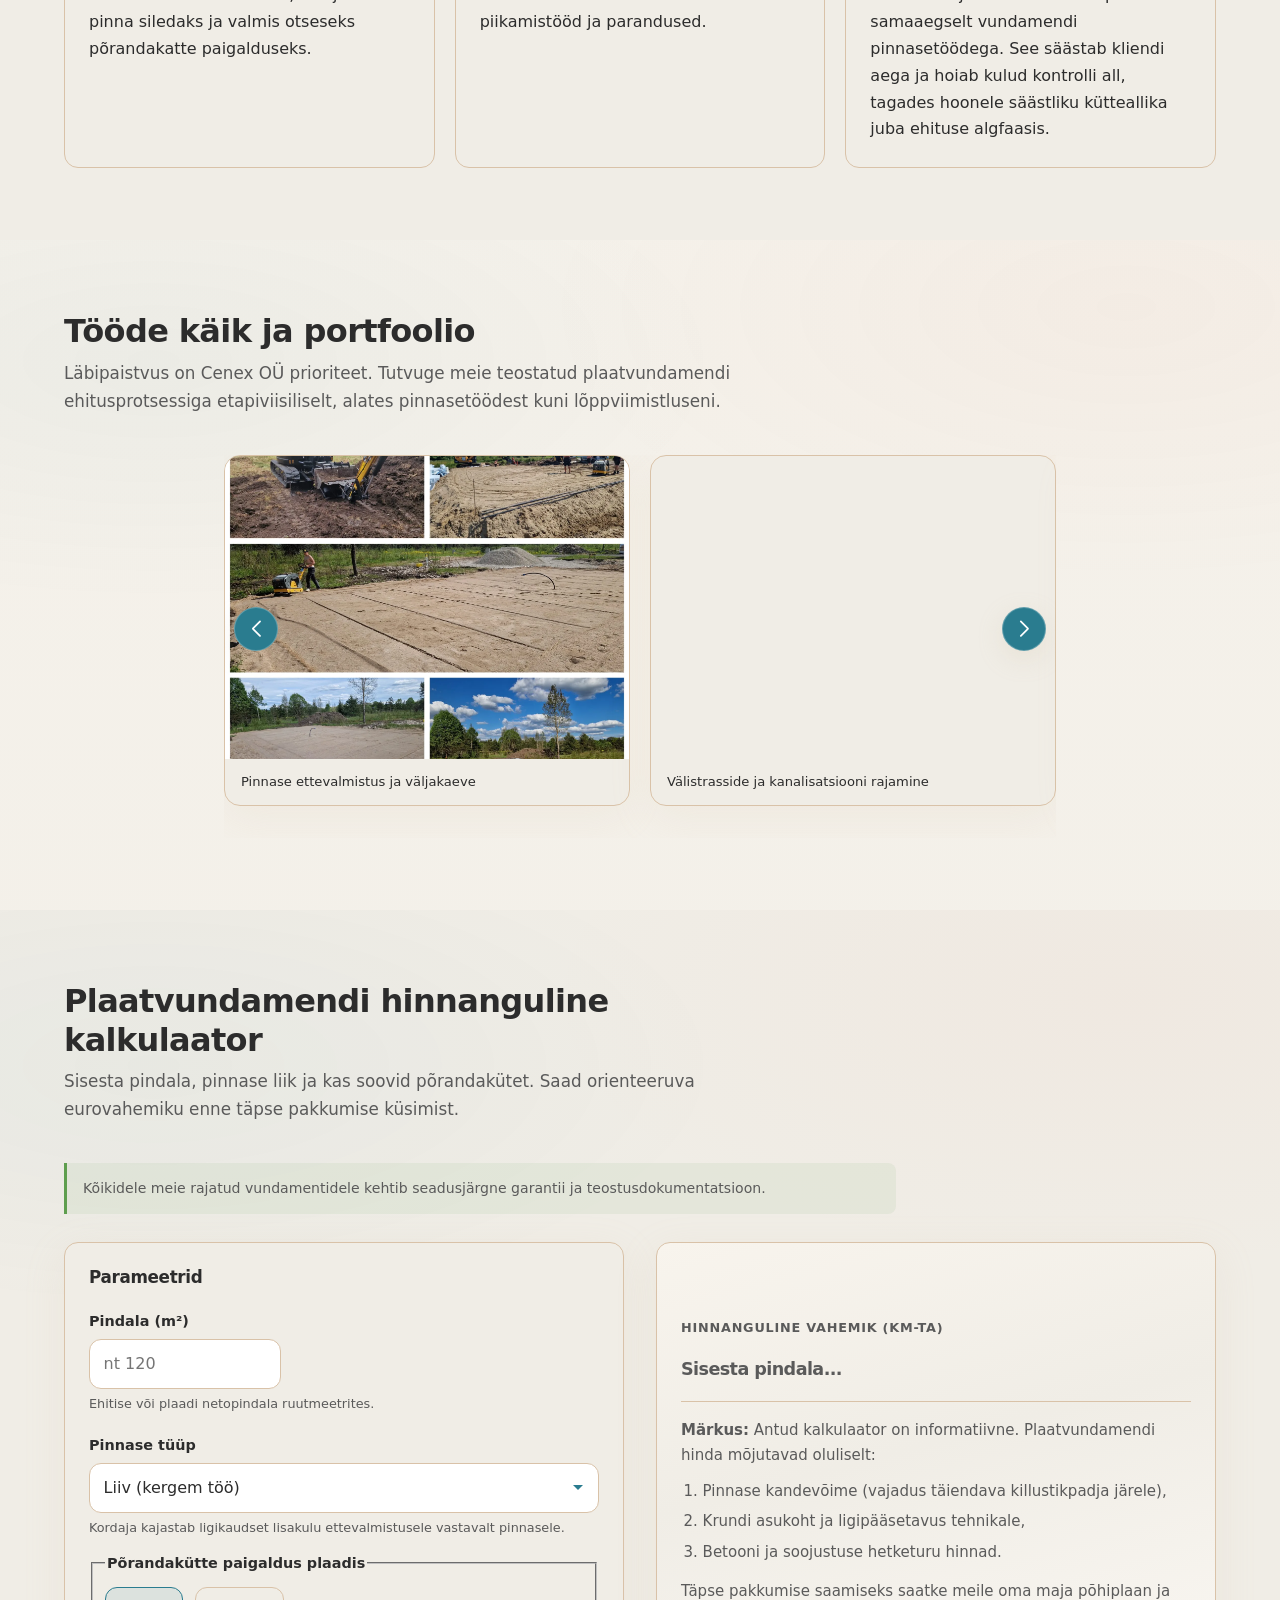
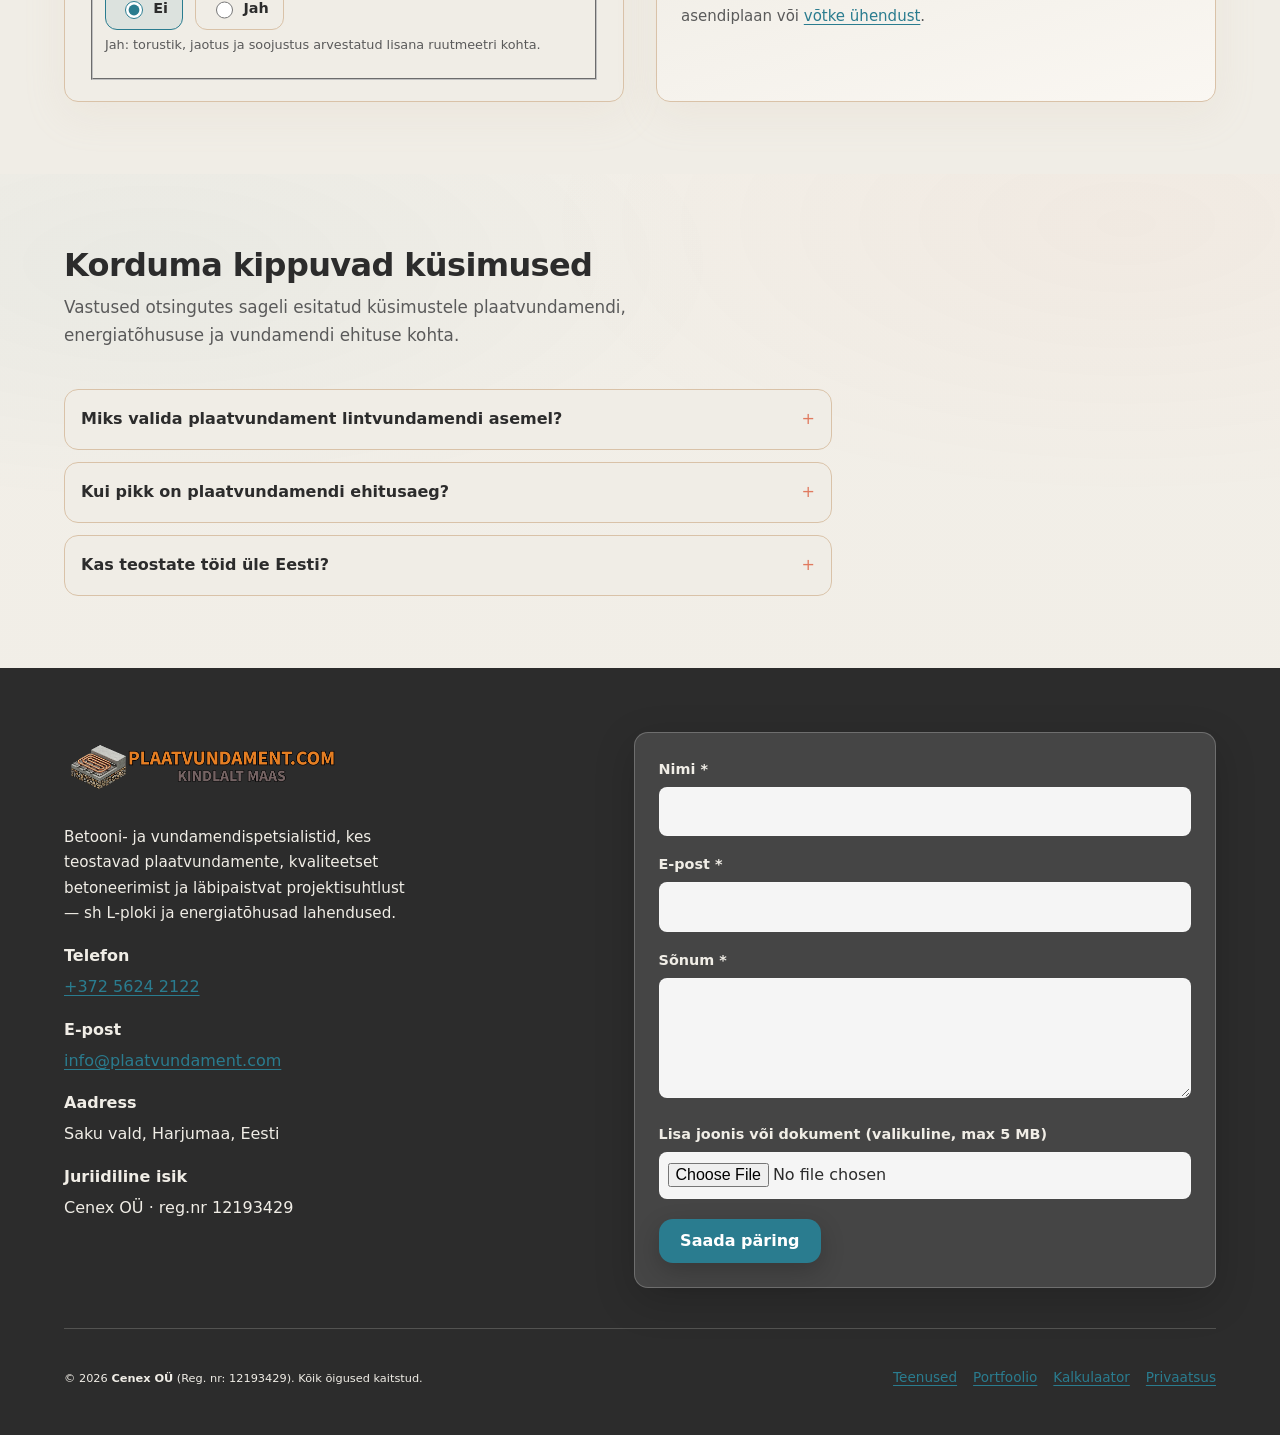
==== commit 54e74e07: "Soojema disain, tüpograafia ja tumedam päis (CSS) Made-with: Cursor" ====
--- a/index.html
+++ b/index.html
@@ -48,7 +48,7 @@
       name="twitter:image"
       content="https://plaatvundament.com/images/plaatvundament.webp"
     />
-    <meta name="theme-color" content="#1a2332" />
+    <meta name="theme-color" content="#2C2C2C" />
     <meta name="referrer" content="strict-origin-when-cross-origin" />
     <meta
       name="robots"
@@ -68,18 +68,22 @@
     />
     <style>
       :root {
-        /* Soft warm-grey base with a hint of copper */
-        --bg: #f3f2f1;
-        --surface: #f8f7f6;
-        --text: #1a2332;
-        --muted: #5f6b7a;
-        --accent: #b55a2a;
-        --accent-hover: #9a4c24;
-        --border: #dfdad4;
-        --focus: #2563eb;
-        --radius: 12px;
-        --shadow: 0 4px 24px rgba(26, 35, 50, 0.08);
-        --font: system-ui, "Segoe UI", Roboto, Helvetica, Arial, sans-serif;
+        /* Warm, cozy, trustworthy palette (user-provided hex) */
+        --bg: #F8F4ED; /* main background */
+        --surface: #F0EDE6; /* secondary sections / cards */
+        --text: #2C2C2C; /* dark text / headings */
+        --muted: #5A5A5A;
+        --accent: #2A7C8F; /* trust & calm */
+        --accent-hover: #236776;
+        --cta: #E07A5F; /* friendly CTA */
+        --cta-hover: #C96952;
+        --eco: #5E9E4E;
+        --border: #D9C2A8; /* neutral wood / borders */
+        --focus: #2A7C8F;
+        --radius: 14px;
+        --shadow: 0 12px 40px rgba(212, 194, 168, 0.15);
+        --shadow-lift: 0 18px 48px rgba(212, 194, 168, 0.22);
+        --font: system-ui, -apple-system, "Segoe UI", Roboto, Helvetica, Arial, sans-serif;
         --max: 72rem;
       }
 
@@ -92,19 +96,78 @@
       html {
         scroll-behavior: smooth;
         overflow-x: clip;
+        font-family: var(--font);
       }
 
       body {
         margin: 0;
         font-family: var(--font);
         font-size: 1rem;
-        line-height: 1.6;
+        font-weight: 400;
+        line-height: 1.68;
         color: var(--text);
+        text-rendering: optimizeLegibility;
+        -webkit-font-smoothing: antialiased;
         background:
-          radial-gradient(1200px 560px at 12% 0%, rgba(95, 107, 122, 0.15), transparent 64%),
-          radial-gradient(1000px 560px at 92% 10%, rgba(181, 90, 42, 0.04), transparent 66%),
-          linear-gradient(180deg, var(--bg) 0%, #ebe7e3 100%);
+          linear-gradient(180deg, #F8F4ED 0%, #F0EDE6 100%),
+          /* soft warm wood-grain suggestion */
+          repeating-linear-gradient(
+            92deg,
+            rgba(217, 194, 168, 0.055) 0 1px,
+            transparent 1px 14px,
+            rgba(217, 194, 168, 0.04) 14px 15px,
+            transparent 15px 42px
+          ),
+          repeating-linear-gradient(
+            180deg,
+            rgba(248, 244, 237, 0.5) 0 96px,
+            rgba(217, 194, 168, 0.045) 96px 97px,
+            rgba(248, 244, 237, 0.35) 97px 220px
+          ),
+          radial-gradient(1200px 600px at 15% 0%, rgba(42, 124, 143, 0.065), transparent 60%),
+          radial-gradient(1000px 560px at 92% 10%, rgba(224, 122, 95, 0.055), transparent 62%),
+          radial-gradient(900px 520px at 40% 92%, rgba(94, 158, 78, 0.05), transparent 60%);
         overflow-x: clip;
+      }
+
+      /* Gentle noise / grain overlay */
+      body::before {
+        content: "";
+        position: fixed;
+        inset: 0;
+        pointer-events: none;
+        z-index: 0;
+        opacity: 0.055;
+        mix-blend-mode: multiply;
+        background-image:
+          repeating-linear-gradient(
+            100deg,
+            rgba(44, 44, 44, 0.05) 0px,
+            rgba(44, 44, 44, 0.05) 1px,
+            rgba(0, 0, 0, 0) 6px,
+            rgba(0, 0, 0, 0) 16px
+          ),
+          repeating-linear-gradient(
+            12deg,
+            rgba(44, 44, 44, 0.035) 0px,
+            rgba(44, 44, 44, 0.035) 1px,
+            rgba(0, 0, 0, 0) 8px,
+            rgba(0, 0, 0, 0) 20px
+          );
+      }
+
+      body > * {
+        position: relative;
+        z-index: 1;
+      }
+
+      h1,
+      h2,
+      h3 {
+        font-family: var(--font);
+        font-weight: 700;
+        letter-spacing: -0.02em;
+        color: #2c2c2c;
       }
 
       img {
@@ -119,7 +182,7 @@
       }
 
       a:hover {
-        color: var(--accent-hover);
+        color: var(--cta);
       }
 
       :focus-visible {
@@ -162,14 +225,40 @@
         position: sticky;
         top: 0;
         z-index: 100;
-        background:
-          radial-gradient(760px 280px at 12% 0%, rgba(95, 107, 122, 0.13), transparent 64%),
-          radial-gradient(760px 280px at 88% 0%, rgba(181, 90, 42, 0.035), transparent 66%),
-          rgba(255, 255, 255, 0.92);
-        backdrop-filter: blur(8px);
+        isolation: isolate;
+        background: rgba(240, 237, 230, 0.97);
+        backdrop-filter: blur(10px);
+        -webkit-backdrop-filter: blur(10px);
         border-bottom: 1px solid var(--border);
         padding-left: env(safe-area-inset-left, 0);
         padding-right: env(safe-area-inset-right, 0);
+        box-shadow: 0 1px 0 rgba(212, 194, 168, 0.12);
+      }
+
+      .site-header::before {
+        content: "";
+        position: absolute;
+        inset: 0;
+        z-index: 0;
+        pointer-events: none;
+        opacity: 0.07;
+        background:
+          repeating-linear-gradient(
+            92deg,
+            rgba(217, 194, 168, 0.38) 0 1px,
+            transparent 1px 18px
+          ),
+          repeating-linear-gradient(
+            180deg,
+            rgba(240, 237, 230, 0.55) 0 72px,
+            rgba(217, 194, 168, 0.22) 72px 73px,
+            transparent 73px 160px
+          );
+      }
+
+      .site-header .wrap {
+        position: relative;
+        z-index: 1;
       }
 
       .header-inner {
@@ -268,15 +357,18 @@
         isolation: isolate;
       }
 
-      /* Light halo + feathered edges behind logo (header) */
+      /* Warm white halo + soft shadow behind logo (header) */
       .site-header .brand::before {
         content: "";
         position: absolute;
         inset: -14px -18px;
         border-radius: 26px;
         background:
-          radial-gradient(180px 90px at 45% 50%, rgba(255, 255, 255, 0.95), transparent 70%),
-          radial-gradient(260px 120px at 30% 50%, rgba(255, 255, 255, 0.7), transparent 72%);
+          radial-gradient(200px 100px at 45% 50%, rgba(255, 255, 255, 0.98), transparent 72%),
+          radial-gradient(280px 130px at 28% 50%, rgba(255, 255, 255, 0.82), transparent 74%);
+        box-shadow:
+          0 10px 36px rgba(212, 194, 168, 0.2),
+          0 2px 12px rgba(44, 44, 44, 0.06);
         filter: blur(0.2px);
         z-index: -1;
         pointer-events: none;
@@ -357,9 +449,14 @@
 
       .primary-nav a {
         text-decoration: none;
-        color: var(--text);
+        color: #2c2c2c;
         font-weight: 600;
         font-size: 0.95rem;
+        transition: color 0.2s ease;
+      }
+
+      .primary-nav a:hover {
+        color: #2a7c8f;
       }
 
       .primary-nav a[aria-current="page"] {
@@ -408,8 +505,44 @@
 
       /* Hero */
       .hero {
+        position: relative;
+        isolation: isolate;
         padding: clamp(3rem, 8vw, 5rem) 0;
-        background: linear-gradient(165deg, #eef1f6 0%, var(--bg) 50%);
+        background:
+          linear-gradient(180deg, #f8f4ed 0%, #f0ede6 100%),
+          repeating-linear-gradient(
+            95deg,
+            rgba(217, 194, 168, 0.05) 0 1px,
+            transparent 1px 22px
+          ),
+          radial-gradient(900px 520px at 18% 25%, rgba(42, 124, 143, 0.055), transparent 58%),
+          radial-gradient(820px 440px at 88% 35%, rgba(224, 122, 95, 0.045), transparent 62%);
+      }
+
+      .hero::before {
+        content: "";
+        position: absolute;
+        inset: 0;
+        z-index: -1;
+        pointer-events: none;
+        opacity: 0.05;
+        mix-blend-mode: multiply;
+        background-image:
+          repeating-linear-gradient(
+            108deg,
+            rgba(44, 44, 44, 0.04) 0 1px,
+            transparent 1px 14px
+          ),
+          repeating-linear-gradient(
+            8deg,
+            rgba(44, 44, 44, 0.03) 0 1px,
+            transparent 1px 18px
+          );
+      }
+
+      .hero .wrap {
+        position: relative;
+        z-index: 1;
       }
 
       .hero-inner {
@@ -426,14 +559,18 @@
 
       .hero h1 {
         font-size: clamp(1.85rem, 4vw, 2.75rem);
-        line-height: 1.15;
-        letter-spacing: -0.03em;
+        line-height: 1.18;
+        letter-spacing: -0.02em;
         margin: 0 0 1rem;
+        color: #2c2c2c;
+        font-weight: 700;
       }
 
       .hero-lead {
         font-size: 1.1rem;
-        color: var(--muted);
+        font-weight: 400;
+        line-height: 1.68;
+        color: rgba(44, 44, 44, 0.78);
         margin: 0 0 1.5rem;
         max-width: 38ch;
       }
@@ -456,52 +593,62 @@
         align-items: center;
         justify-content: center;
         padding: 0.75rem 1.35rem;
-        border-radius: 10px;
+        border-radius: 14px;
         font-weight: 600;
         text-decoration: none;
         border: 2px solid transparent;
         cursor: pointer;
         font-size: 1rem;
         font-family: inherit;
-        transition: background 0.2s, color 0.2s, border-color 0.2s;
+        transition:
+          background 0.22s ease,
+          color 0.22s ease,
+          border-color 0.22s ease,
+          transform 0.22s ease,
+          box-shadow 0.22s ease;
         touch-action: manipulation;
         min-height: 2.75rem;
       }
 
       .btn-primary {
-        background: var(--accent);
+        background: #2a7c8f;
         color: #fff;
+        box-shadow: 0 8px 24px rgba(212, 194, 168, 0.2);
       }
 
       .btn-primary:hover {
-        background: var(--accent-hover);
+        background: #236776;
         color: #fff;
+        transform: scale(1.02);
+        box-shadow: var(--shadow-lift);
       }
 
       .btn-secondary {
-        background: transparent;
-        color: var(--text);
-        border-color: var(--border);
+        background: #e07a5f;
+        color: #fff;
+        box-shadow: 0 8px 24px rgba(212, 194, 168, 0.18);
       }
 
       .btn-secondary:hover {
-        border-color: var(--text);
-        color: var(--text);
+        background: #c96952;
+        color: #fff;
+        transform: scale(1.02);
+        box-shadow: var(--shadow-lift);
       }
 
       .hero-card {
-        background: var(--surface);
-        border-radius: var(--radius);
+        background: #f0ede6;
+        border-radius: 16px;
         box-shadow: var(--shadow);
         padding: 1.5rem;
-        border: 1px solid var(--border);
+        border: 1px solid #d9c2a8;
       }
 
       .hero-card h2 {
         font-size: 1rem;
         margin: 0 0 1rem;
-        color: var(--muted);
-        font-weight: 600;
+        color: rgba(44, 44, 44, 0.62);
+        font-weight: 700;
         text-transform: uppercase;
         letter-spacing: 0.06em;
       }
@@ -515,12 +662,15 @@
 
       .stat-value {
         font-size: 1.5rem;
-        font-weight: 800;
+        font-weight: 700;
+        letter-spacing: -0.02em;
         color: var(--accent);
       }
 
       .stat-label {
         font-size: 0.8rem;
+        font-weight: 500;
+        line-height: 1.65;
         color: var(--muted);
       }
 
@@ -561,8 +711,8 @@
         z-index: -1;
         pointer-events: none;
         background:
-          radial-gradient(900px 380px at 12% 18%, rgba(95, 107, 122, 0.06), transparent 64%),
-          radial-gradient(900px 420px at 88% 10%, rgba(181, 90, 42, 0.035), transparent 66%);
+          radial-gradient(900px 380px at 12% 18%, rgba(42, 124, 143, 0.045), transparent 64%),
+          radial-gradient(900px 420px at 88% 10%, rgba(224, 122, 95, 0.04), transparent 66%);
       }
 
       .section-head {
@@ -573,13 +723,17 @@
       .section-head h2 {
         font-size: clamp(1.5rem, 3vw, 2rem);
         margin: 0 0 0.5rem;
+        font-weight: 700;
         letter-spacing: -0.02em;
+        line-height: 1.2;
       }
 
       .section-head p {
         margin: 0;
         color: var(--muted);
         font-size: 1.05rem;
+        font-weight: 400;
+        line-height: 1.68;
       }
 
       /* Services */
@@ -601,28 +755,37 @@
       }
 
       .service-card {
-        background: var(--bg);
-        border: 1px solid var(--border);
+        background: #f0ede6;
+        border: 1px solid #d9c2a8;
         border-radius: var(--radius);
         padding: 1.5rem;
         height: 100%;
+        transition:
+          transform 0.3s ease,
+          box-shadow 0.3s ease,
+          border-color 0.3s ease;
       }
 
       .service-card h3 {
         margin: 0 0 0.5rem;
         font-size: 1.15rem;
+        font-weight: 700;
+        letter-spacing: -0.02em;
+        line-height: 1.3;
+        color: #2c2c2c;
       }
 
       .service-card p {
         margin: 0;
-        color: var(--muted);
+        color: var(--text);
         font-size: 1rem;
-        line-height: 1.65;
+        font-weight: 400;
+        line-height: 1.68;
       }
 
       /* Cost calculator */
       .calc-section {
-        background: linear-gradient(180deg, #f0f3f8 0%, var(--bg) 100%);
+        background: linear-gradient(180deg, #f8f4ed 0%, #f0ede6 100%);
       }
 
       .calc-layout {
@@ -652,6 +815,7 @@
         font-weight: 700;
         color: var(--text);
         letter-spacing: -0.02em;
+        line-height: 1.3;
       }
 
       .calc-field {
@@ -683,8 +847,8 @@
         max-width: 12rem;
         min-height: 2.75rem;
         padding: 0.65rem 0.85rem;
-        border-radius: 10px;
-        border: 1px solid var(--border);
+        border-radius: 12px;
+        border: 1px solid #d9c2a8;
         font: inherit;
         font-size: 1rem;
         background: #fff;
@@ -693,8 +857,8 @@
 
       .calc-field input[type="number"]:focus {
         outline: none;
-        border-color: var(--accent);
-        box-shadow: 0 0 0 3px rgba(196, 92, 38, 0.2);
+        border-color: #2a7c8f;
+        box-shadow: 0 0 0 3px rgba(42, 124, 143, 0.22);
       }
 
       .calc-field select {
@@ -702,12 +866,12 @@
         max-width: 100%;
         min-height: 2.75rem;
         padding: 0.65rem 2rem 0.65rem 0.85rem;
-        border-radius: 10px;
-        border: 1px solid var(--border);
+        border-radius: 12px;
+        border: 1px solid #d9c2a8;
         font: inherit;
         font-size: 1rem;
         background: #fff
-          url("data:image/svg+xml,%3Csvg xmlns='http://www.w3.org/2000/svg' width='12' height='12' viewBox='0 0 12 12'%3E%3Cpath fill='%235c6678' d='M6 8L1 3h10z'/%3E%3C/svg%3E")
+          url("data:image/svg+xml,%3Csvg xmlns='http://www.w3.org/2000/svg' width='12' height='12' viewBox='0 0 12 12'%3E%3Cpath fill='%232A7C8F' d='M6 8L1 3h10z'/%3E%3C/svg%3E")
           right 0.85rem center no-repeat;
         color: var(--text);
         appearance: none;
@@ -716,8 +880,8 @@
 
       .calc-field select:focus {
         outline: none;
-        border-color: var(--accent);
-        box-shadow: 0 0 0 3px rgba(196, 92, 38, 0.2);
+        border-color: #2a7c8f;
+        box-shadow: 0 0 0 3px rgba(42, 124, 143, 0.22);
       }
 
       .calc-radios {
@@ -732,8 +896,8 @@
         gap: 0.45rem;
         margin: 0;
         padding: 0.5rem 0.9rem;
-        border: 1px solid var(--border);
-        border-radius: 10px;
+        border: 1px solid #d9c2a8;
+        border-radius: 12px;
         cursor: pointer;
         font-weight: 600;
         font-size: 0.9rem;
@@ -753,8 +917,8 @@
       }
 
       .calc-radios label:has(:checked) {
-        border-color: var(--accent);
-        background: rgba(196, 92, 38, 0.08);
+        border-color: #2a7c8f;
+        background: rgba(42, 124, 143, 0.1);
       }
 
       .calc-result-card {
@@ -762,8 +926,8 @@
         flex-direction: column;
         justify-content: center;
         min-height: 100%;
-        border-color: rgba(196, 92, 38, 0.25);
-        background: linear-gradient(145deg, #fffefb 0%, #fff 100%);
+        border: 1px solid #d9c2a8;
+        background: linear-gradient(165deg, #f8f4ed 0%, #f0ede6 45%, #faf7f2 100%);
       }
 
       .calc-result-label {
@@ -777,11 +941,11 @@
 
       .calc-result-range {
         font-size: clamp(1.35rem, 3vw, 1.85rem);
-        font-weight: 800;
-        letter-spacing: -0.03em;
-        color: var(--text);
+        font-weight: 700;
+        letter-spacing: -0.02em;
+        color: #2c2c2c;
         margin: 0 0 1rem;
-        line-height: 1.25;
+        line-height: 1.28;
       }
 
       .calc-result-range .sep {
@@ -795,7 +959,8 @@
         padding-top: 1rem;
         border-top: 1px solid var(--border);
         font-size: 0.9375rem;
-        line-height: 1.6;
+        font-weight: 400;
+        line-height: 1.68;
         color: var(--muted);
       }
 
@@ -807,7 +972,8 @@
         margin: 0.65rem 0 0.85rem;
         padding-left: 1.35rem;
         font-size: 0.9375rem;
-        line-height: 1.55;
+        font-weight: 400;
+        line-height: 1.68;
         color: var(--muted);
       }
 
@@ -818,7 +984,8 @@
       .calc-disclaimer-footer {
         margin: 0;
         font-size: 0.9375rem;
-        line-height: 1.55;
+        font-weight: 400;
+        line-height: 1.68;
         color: var(--muted);
       }
 
@@ -833,10 +1000,11 @@
         padding: 0.85rem 1rem;
         max-width: 52rem;
         font-size: 0.88rem;
-        line-height: 1.5;
+        font-weight: 400;
+        line-height: 1.65;
         color: var(--muted);
-        background: rgba(196, 92, 38, 0.06);
-        border-left: 3px solid var(--accent);
+        background: rgba(94, 158, 78, 0.08);
+        border-left: 3px solid #5e9e4e;
         border-radius: 0 8px 8px 0;
       }
 
@@ -849,9 +1017,9 @@
       }
 
       details {
-        background: var(--surface);
-        border: 1px solid var(--border);
-        border-radius: 10px;
+        background: #f0ede6;
+        border: 1px solid #d9c2a8;
+        border-radius: 14px;
         padding: 0 1rem;
       }
 
@@ -864,6 +1032,7 @@
         font-weight: 600;
         padding: 1rem 0;
         list-style: none;
+        color: #2c2c2c;
       }
 
       summary::-webkit-details-marker {
@@ -874,7 +1043,7 @@
         content: "+";
         float: right;
         font-weight: 400;
-        color: var(--accent);
+        color: #e07a5f;
       }
 
       details[open] summary::after {
@@ -884,27 +1053,25 @@
       .faq-answer {
         padding: 0 0 1rem;
         color: var(--muted);
+        font-weight: 400;
+        line-height: 1.68;
         border-top: 1px solid var(--border);
         padding-top: 1rem;
       }
 
       /* Footer */
       .site-footer {
-        /* Warm, subtle fade (text stays crisp) */
-        background:
-          radial-gradient(900px 420px at 18% 30%, rgba(181, 90, 42, 0.14), transparent 68%),
-          radial-gradient(900px 520px at 85% 0%, rgba(255, 255, 255, 0.06), transparent 60%),
-          linear-gradient(180deg, #1a2332 0%, #121a27 100%);
-        color: #c9d0dc;
+        background: #2c2c2c;
+        color: #f0ede6;
         padding: clamp(3rem, 6vw, 4rem) 0 2rem;
       }
 
       .site-footer a {
-        color: #e8ecf2;
+        color: #2a7c8f;
       }
 
       .site-footer a:hover {
-        color: #fff;
+        color: #e07a5f;
       }
 
       .footer-grid {
@@ -923,11 +1090,14 @@
         margin: 1rem 0 0;
         max-width: 36ch;
         font-size: 0.95rem;
+        font-weight: 400;
+        line-height: 1.68;
+        color: #f0ede6;
       }
 
       .footer-contact dt {
         font-weight: 700;
-        color: #fff;
+        color: #f0ede6;
         margin-top: 1rem;
       }
 
@@ -937,19 +1107,24 @@
 
       .footer-contact dd {
         margin: 0.25rem 0 0;
+        color: #f0ede6;
       }
 
       .contact-form {
-        background: rgba(255, 255, 255, 0.06);
-        border: 1px solid rgba(255, 255, 255, 0.12);
+        background: rgba(255, 255, 255, 0.12);
+        border: 1px solid rgba(255, 255, 255, 0.22);
         border-radius: var(--radius);
         padding: 1.5rem;
+        box-shadow: 0 12px 40px rgba(0, 0, 0, 0.18);
       }
 
       .contact-form h2 {
         margin: 0 0 1rem;
         font-size: 1.25rem;
-        color: #fff;
+        font-weight: 700;
+        letter-spacing: -0.02em;
+        line-height: 1.25;
+        color: #f0ede6;
       }
 
       .form-row {
@@ -961,6 +1136,7 @@
         font-weight: 600;
         margin-bottom: 0.35rem;
         font-size: 0.9rem;
+        color: #f0ede6;
       }
 
       .form-row input,
@@ -993,13 +1169,20 @@
         opacity: 0.85;
       }
 
+      .contact-form .form-hint {
+        color: rgba(240, 237, 230, 0.82);
+        opacity: 1;
+      }
+
       .contact-form > .form-hint {
         margin: 0 0 1rem;
-        color: #b8c0cc;
+        color: rgba(240, 237, 230, 0.88);
       }
 
       .hero-card-note {
         font-size: 0.85rem;
+        font-weight: 400;
+        line-height: 1.65;
         color: var(--muted);
         margin-top: 1rem;
         border-top: 1px solid var(--border);
@@ -1043,19 +1226,23 @@
       }
 
       .btn-inverse {
-        background: var(--accent);
+        background: #2a7c8f;
         color: #fff;
         border: none;
+        box-shadow: 0 8px 24px rgba(0, 0, 0, 0.2);
       }
 
       .btn-inverse:hover {
-        background: var(--accent-hover);
+        background: #236776;
+        transform: scale(1.02);
+        box-shadow: 0 14px 36px rgba(0, 0, 0, 0.22);
       }
 
       .footer-bottom {
         margin-top: 2.5rem;
         padding-top: 1.5rem;
-        border-top: 1px solid rgba(255, 255, 255, 0.12);
+        border-top: 1px solid rgba(240, 237, 230, 0.2);
+        color: #f0ede6;
         font-size: 0.85rem;
         display: flex;
         flex-wrap: wrap;
@@ -1092,34 +1279,39 @@
         min-width: 2.75rem;
         min-height: 2.75rem;
         padding: 0.5rem 0.85rem;
-        border: 1px solid var(--border);
-        border-radius: 8px;
+        border: 2px solid #e07a5f;
+        border-radius: 12px;
         font-weight: 600;
         font-size: 0.9rem;
-        background: var(--surface);
-        color: var(--text);
+        background: rgba(224, 122, 95, 0.12);
+        color: #2c2c2c;
         font-family: inherit;
         cursor: pointer;
         touch-action: manipulation;
+        transition:
+          background 0.2s ease,
+          border-color 0.2s ease,
+          transform 0.2s ease;
+      }
+
+      .menu-btn:hover {
+        background: rgba(224, 122, 95, 0.2);
+        transform: scale(1.03);
       }
 
       .menu-btn[aria-expanded="true"] {
-        border-color: var(--accent);
+        border-color: #c96952;
+        background: rgba(224, 122, 95, 0.22);
       }
 
       /* Interaktiivsus: teenused, hero, nupud, galerii */
-      .service-card {
-        transition: transform 0.3s ease, box-shadow 0.3s ease;
-      }
-
       .service-card:hover {
-        transform: translateY(-5px);
-        box-shadow: var(--shadow);
-        border-color: var(--accent);
+        transform: translateY(-6px);
+        box-shadow: var(--shadow-lift);
+        border-color: #2a7c8f;
       }
 
       .hero-card {
-        background: linear-gradient(145deg, #ffffff, #f0f3f8);
         position: relative;
         overflow: hidden;
       }
@@ -1129,7 +1321,7 @@
       }
 
       .btn:active {
-        transform: scale(0.96);
+        transform: scale(0.98);
       }
 
       /* --- Portfoolio Swiper --- */
@@ -1152,11 +1344,11 @@
       .portfolio-swiper .swiper-slide figure {
         margin: 0;
         height: 100%;
-        background: var(--surface);
-        border: 1px solid var(--border);
-        border-radius: var(--radius);
+        background: #f0ede6;
+        border: 1px solid #d9c2a8;
+        border-radius: 16px;
         overflow: hidden;
-        box-shadow: 0 2px 8px rgba(0, 0, 0, 0.04);
+        box-shadow: var(--shadow);
       }
 
       .portfolio-swiper .swiper-slide img {
@@ -1165,12 +1357,13 @@
         aspect-ratio: 4 / 3;
         object-fit: cover;
         display: block;
+        border-radius: 12px 12px 0 0;
       }
 
       .portfolio-swiper .swiper-slide figcaption {
         padding: 0.75rem 1rem;
-        font-size: 0.88rem;
-        color: var(--muted);
+        font-size: 0.82rem;
+        color: #2c2c2c;
         font-weight: 500;
       }
 
@@ -1180,26 +1373,31 @@
         height: 2.75rem;
         margin-top: 0;
         top: calc(50% - 2.5rem);
-        color: var(--text);
-        background: rgba(255, 255, 255, 0.92);
-        border: 1px solid var(--border);
+        color: #fff;
+        background: #2a7c8f;
+        border: 1px solid rgba(255, 255, 255, 0.25);
         border-radius: 50%;
-        box-shadow: 0 2px 12px rgba(0, 0, 0, 0.06);
+        box-shadow: 0 8px 24px rgba(212, 194, 168, 0.25);
         backdrop-filter: blur(4px);
         touch-action: manipulation;
+        transition:
+          background 0.2s ease,
+          transform 0.2s ease,
+          box-shadow 0.2s ease;
       }
 
       .portfolio-swiper .swiper-button-prev::after,
       .portfolio-swiper .swiper-button-next::after {
         font-size: 1rem;
         font-weight: 700;
+        color: #fff;
       }
 
       .portfolio-swiper .swiper-button-prev:hover,
       .portfolio-swiper .swiper-button-next:hover {
-        background: var(--surface);
-        border-color: var(--accent);
-        color: var(--accent);
+        background: #236776;
+        transform: scale(1.06);
+        box-shadow: var(--shadow-lift);
       }
 
       .portfolio-swiper .swiper-button-disabled {
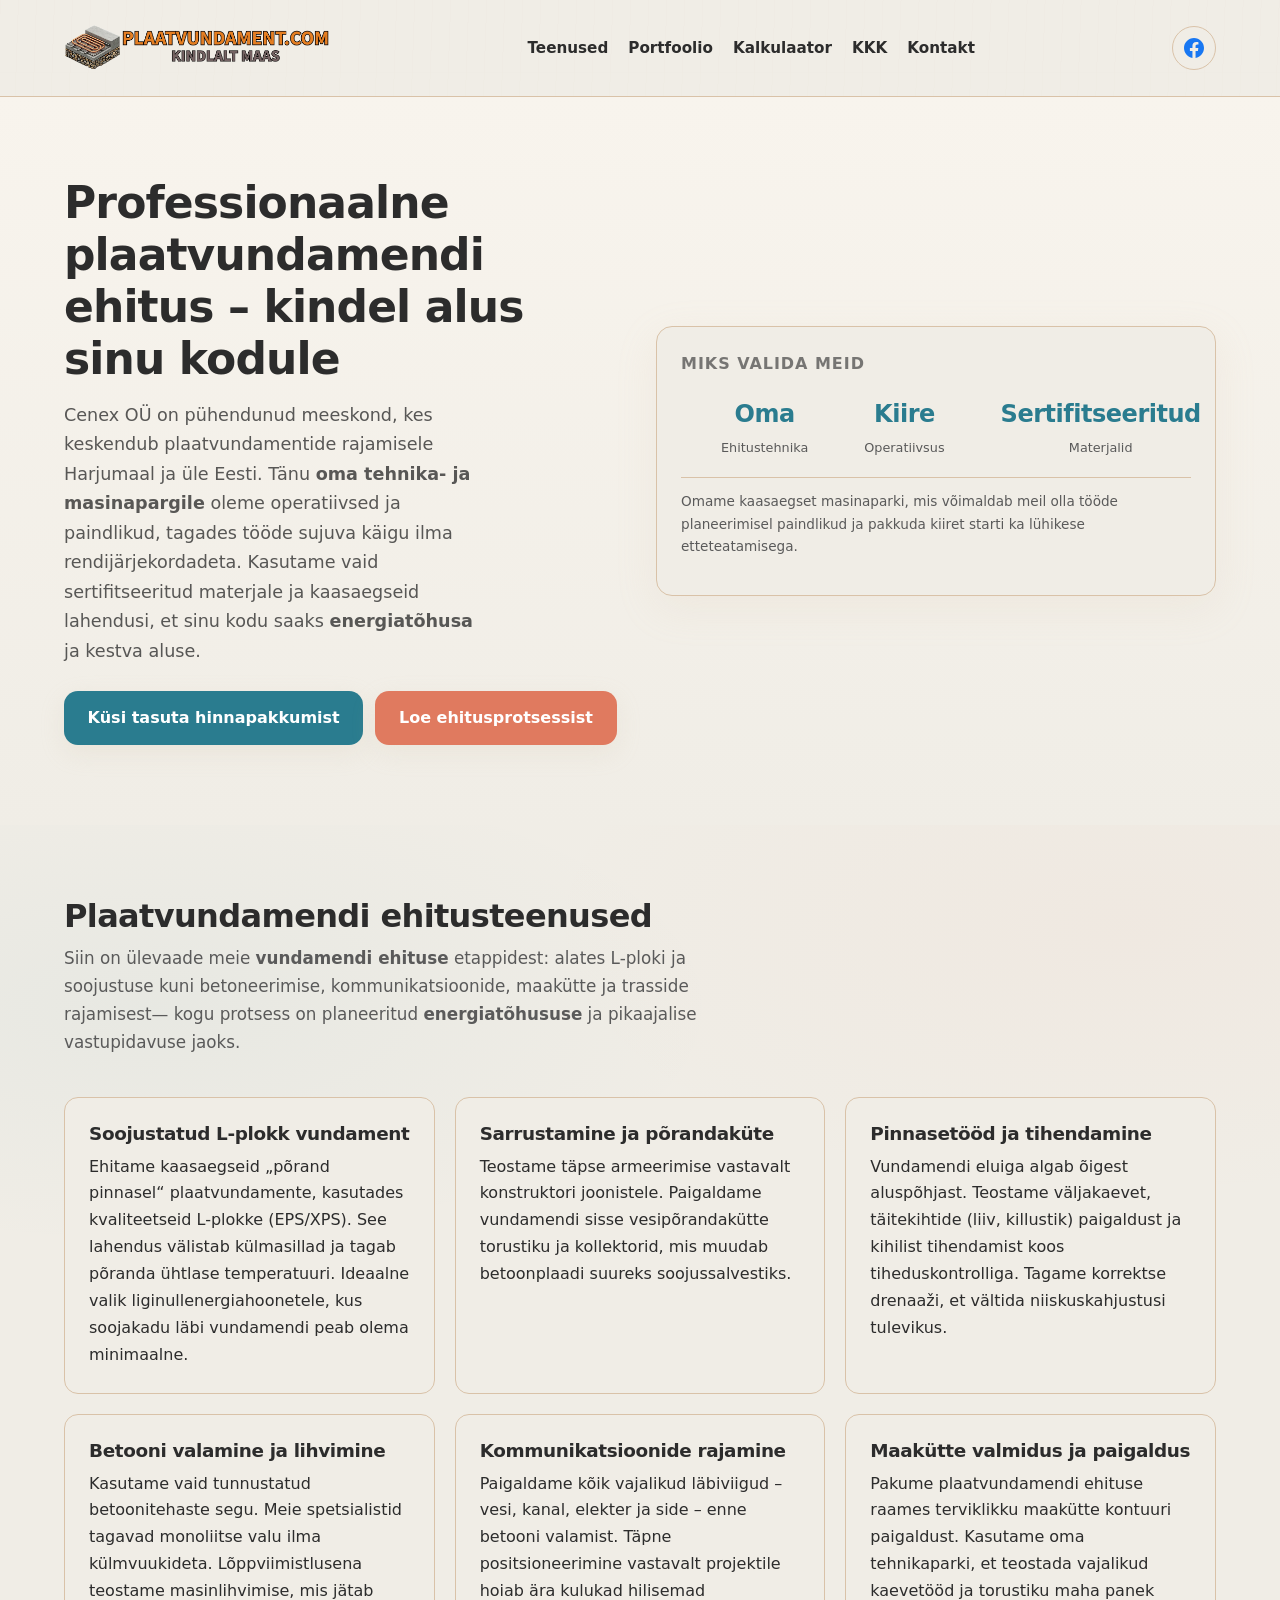
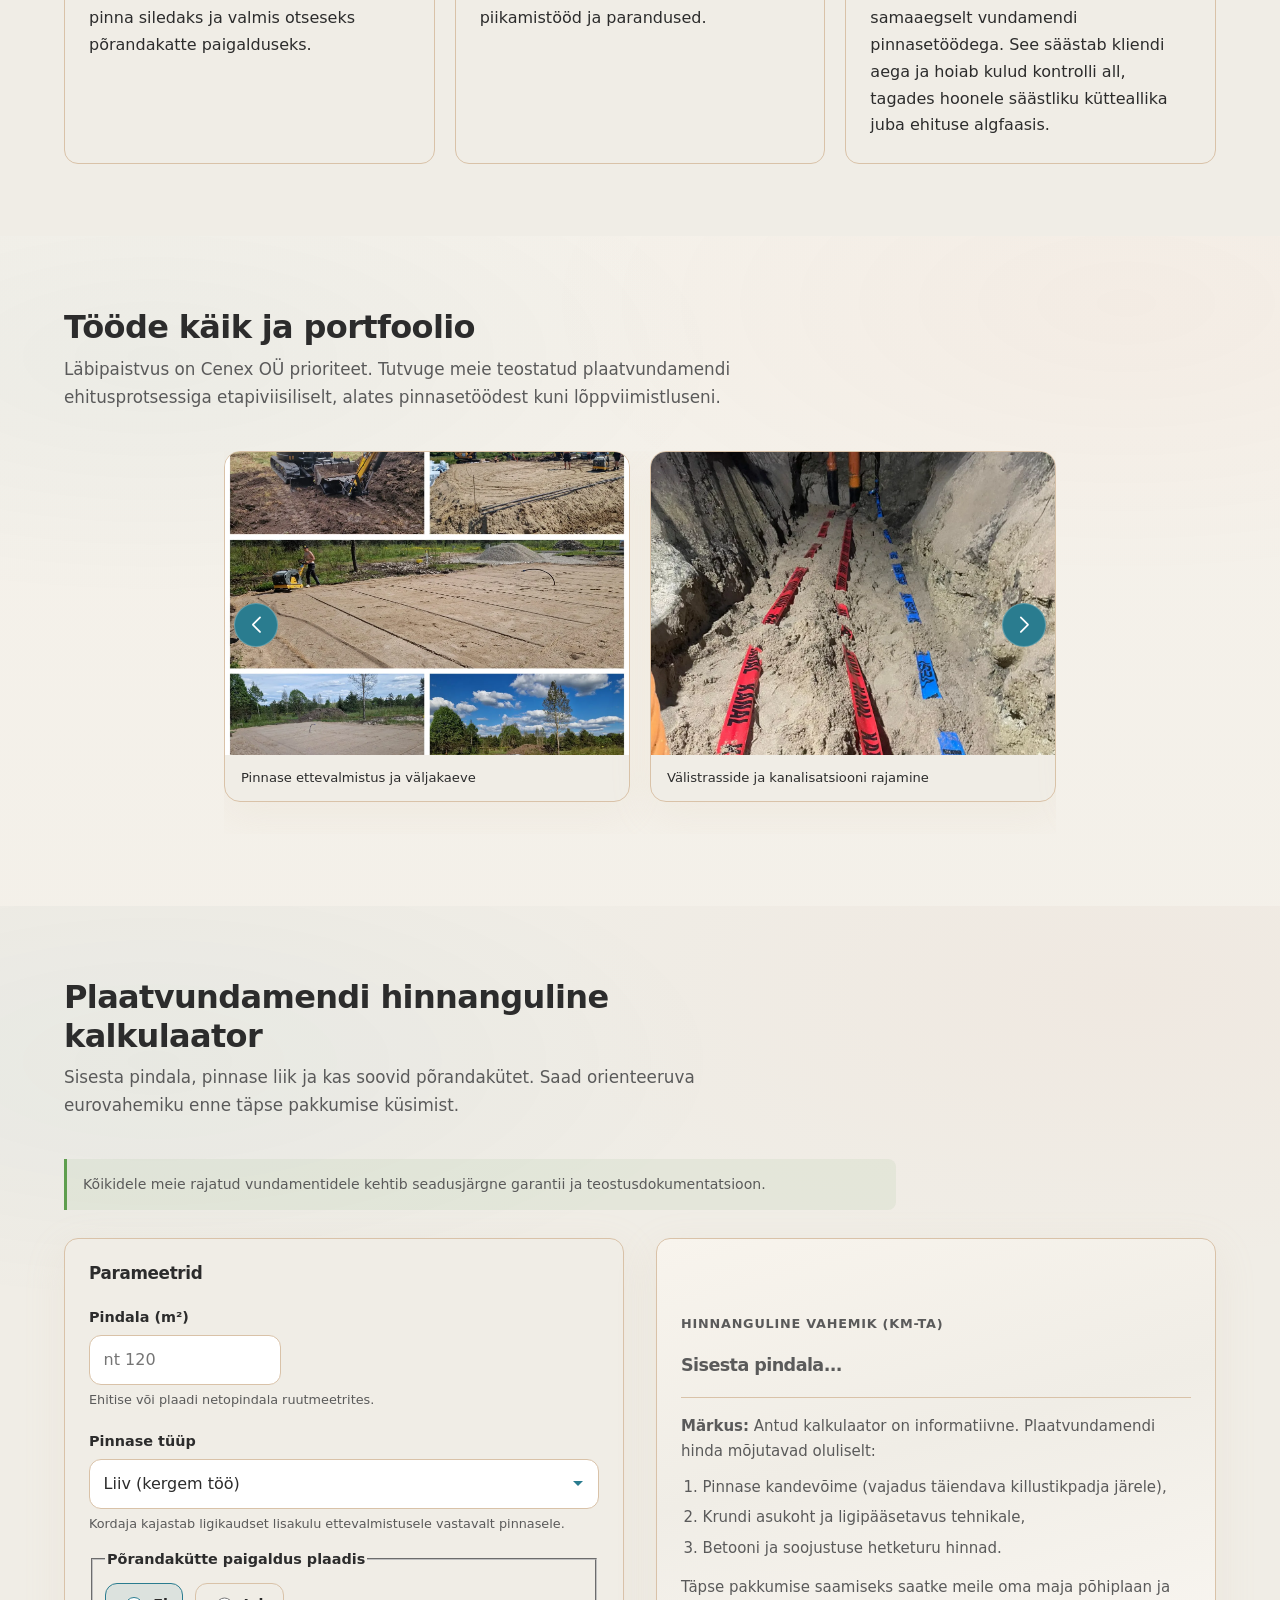
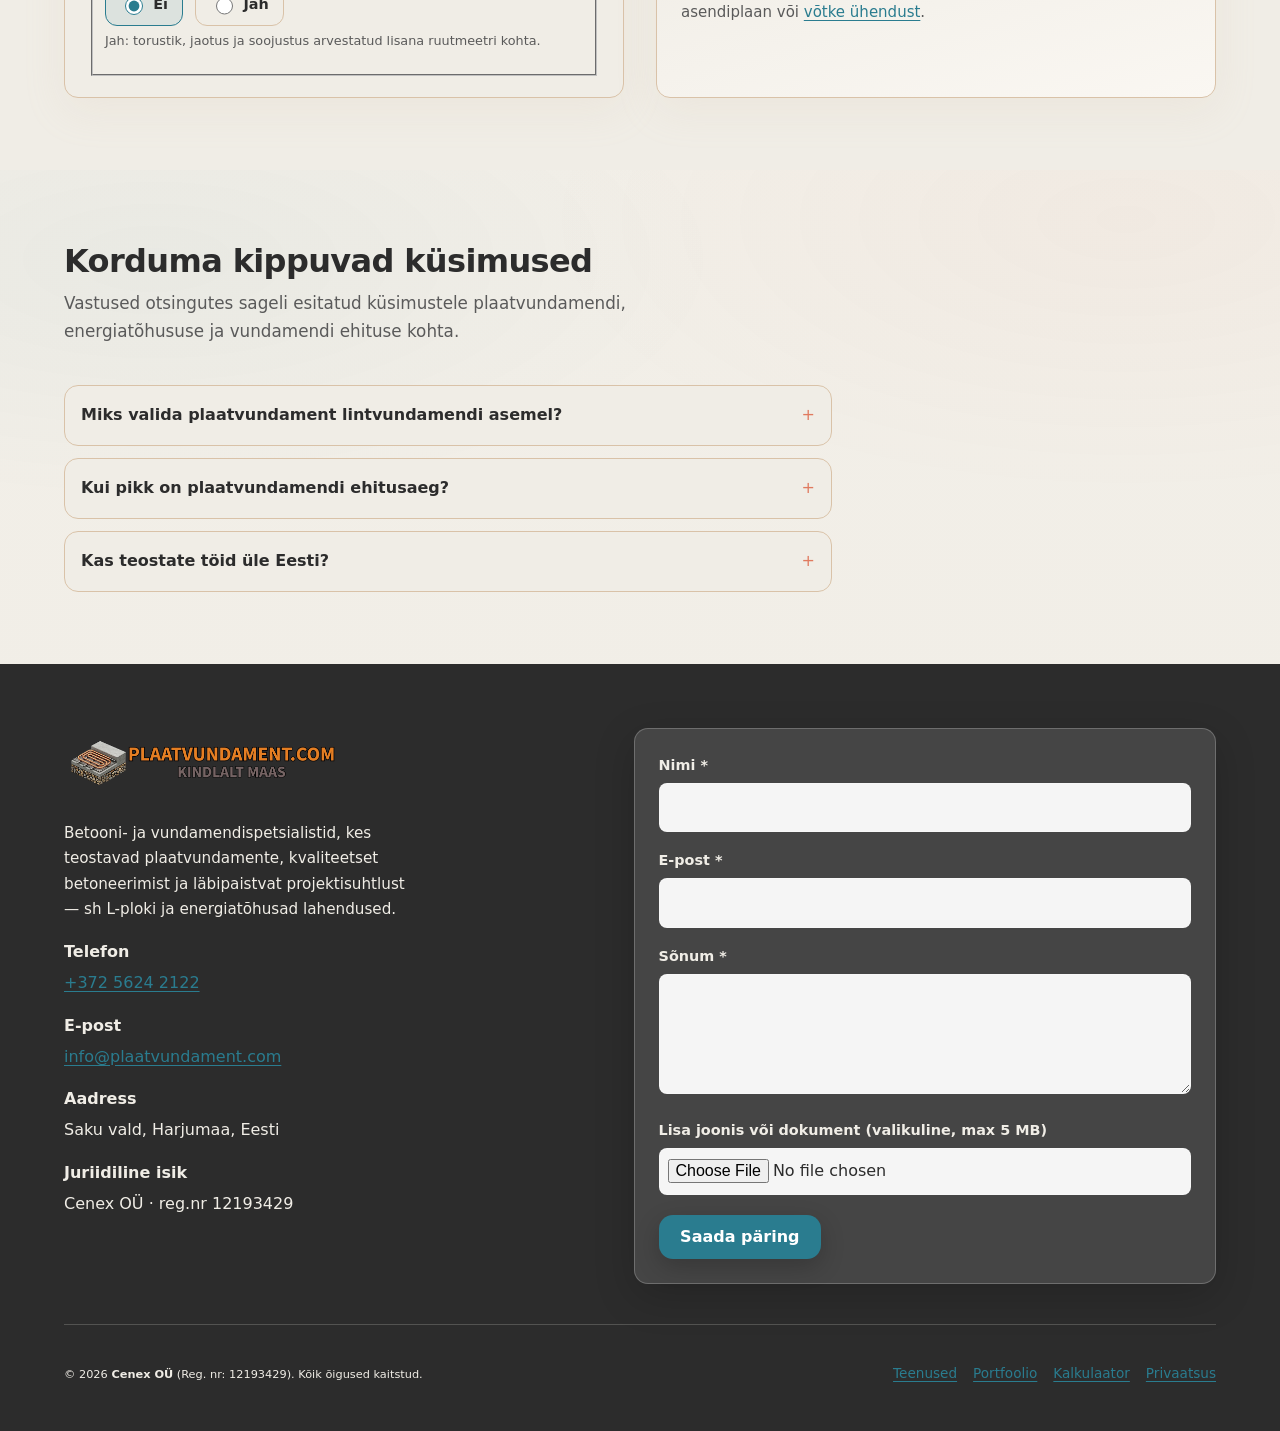
==== commit 7fc37ce7: "Päise logo ilma halota; päis blur 8px ja puidust äär Made-with: Cursor" ====
--- a/index.html
+++ b/index.html
@@ -227,12 +227,11 @@
         z-index: 100;
         isolation: isolate;
         background: rgba(240, 237, 230, 0.97);
-        backdrop-filter: blur(10px);
-        -webkit-backdrop-filter: blur(10px);
-        border-bottom: 1px solid var(--border);
+        backdrop-filter: blur(8px);
+        -webkit-backdrop-filter: blur(8px);
+        border-bottom: 1px solid #d9c2a8;
         padding-left: env(safe-area-inset-left, 0);
         padding-right: env(safe-area-inset-right, 0);
-        box-shadow: 0 1px 0 rgba(212, 194, 168, 0.12);
       }
 
       .site-header::before {
@@ -330,13 +329,17 @@
         object-position: left center;
       }
 
+      .site-header .brand-logo {
+        height: clamp(48px, 9.5vw, 64px);
+        max-width: min(100%, 360px);
+      }
+
       .footer-brand .brand-logo {
         height: clamp(48px, 9.5vw, 64px);
         max-width: min(100%, 360px);
       }
 
-      /* Keep the logo image "original" (no mask/filter).
-         Blend is achieved via background/overlay around the logo container. */
+      /* Logo image: no mask/filter — flat, same treatment in header and footer */
       .brand-logo,
       .brand-logo--header,
       .brand-logo--footer {
@@ -347,7 +350,16 @@
         filter: none;
       }
 
-      .site-header .brand,
+      /* Header: logo sits flat on the bar (no pill, halo or extra container) */
+      .site-header .brand {
+        position: relative;
+        display: inline-flex;
+        align-items: center;
+        padding: 0;
+        border-radius: 0;
+        isolation: auto;
+      }
+
       .footer-brand .brand {
         position: relative;
         display: inline-flex;
@@ -357,24 +369,6 @@
         isolation: isolate;
       }
 
-      /* Warm white halo + soft shadow behind logo (header) */
-      .site-header .brand::before {
-        content: "";
-        position: absolute;
-        inset: -14px -18px;
-        border-radius: 26px;
-        background:
-          radial-gradient(200px 100px at 45% 50%, rgba(255, 255, 255, 0.98), transparent 72%),
-          radial-gradient(280px 130px at 28% 50%, rgba(255, 255, 255, 0.82), transparent 74%);
-        box-shadow:
-          0 10px 36px rgba(212, 194, 168, 0.2),
-          0 2px 12px rgba(44, 44, 44, 0.06);
-        filter: blur(0.2px);
-        z-index: -1;
-        pointer-events: none;
-      }
-
-      /* Footer logo: no special halo/gradient (uniform look) */
       .footer-brand .brand::before,
       .footer-brand .brand::after {
         content: none;
@@ -417,9 +411,8 @@
       }
 
       .logo--header {
-        --logo-glow: drop-shadow(0 0 10px rgba(255, 255, 255, 0.75))
-          drop-shadow(0 0 18px rgba(255, 255, 255, 0.45));
-        --logo-text-filter: drop-shadow(0 1px 0 rgba(255, 255, 255, 0.35));
+        --logo-glow: none;
+        --logo-text-filter: none;
       }
 
       .logo--footer {
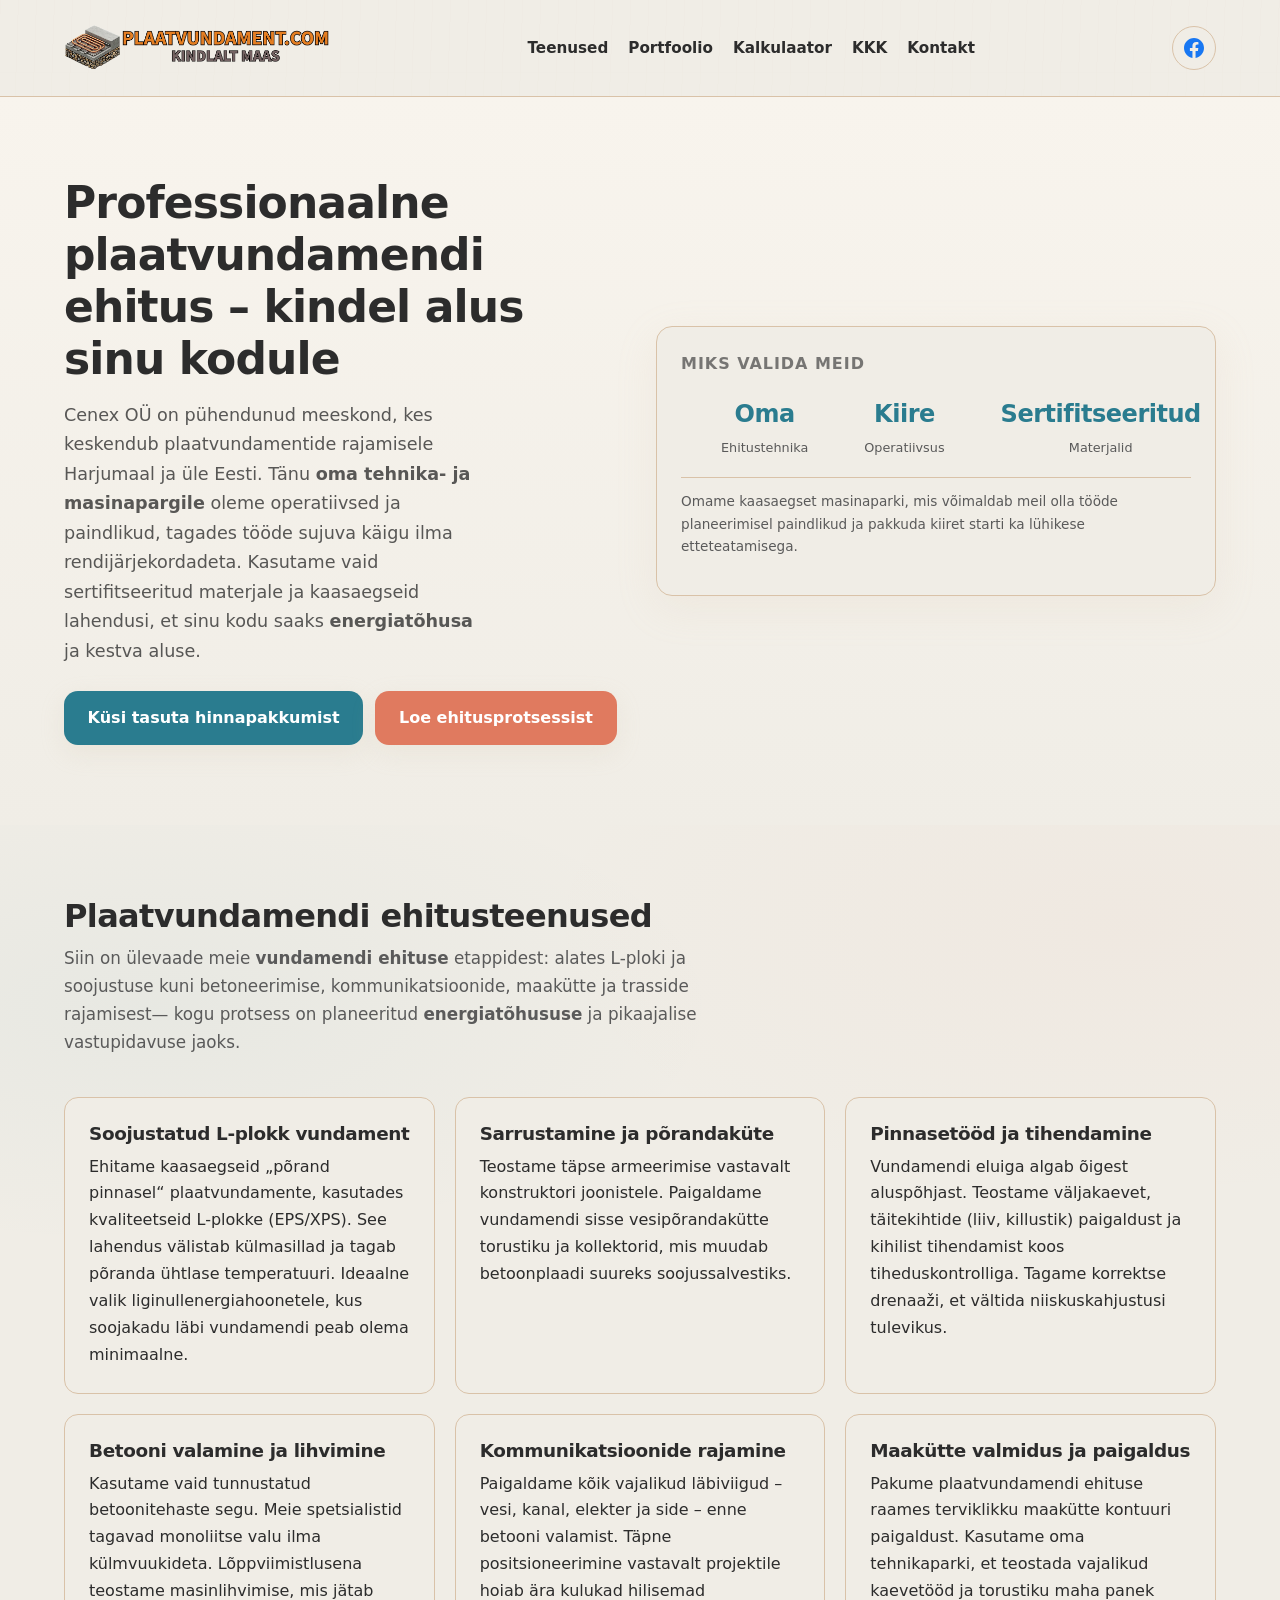
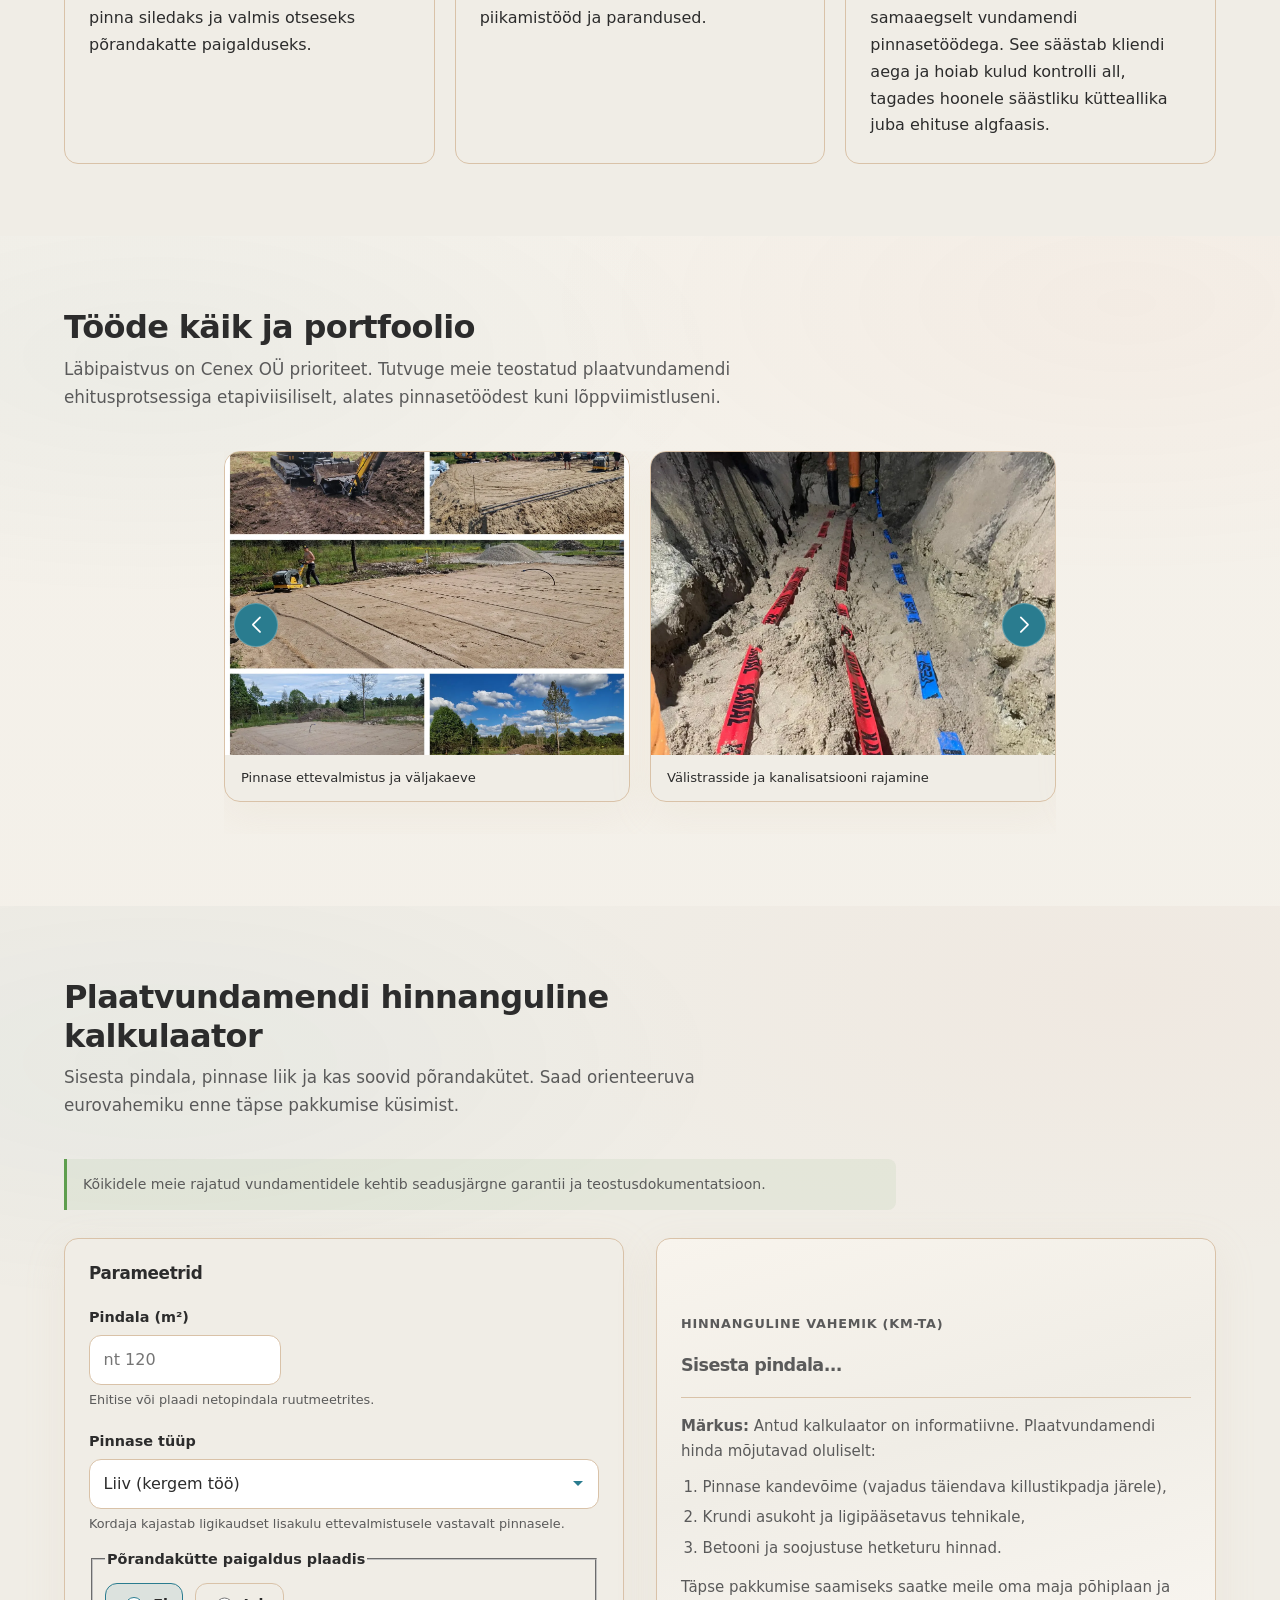
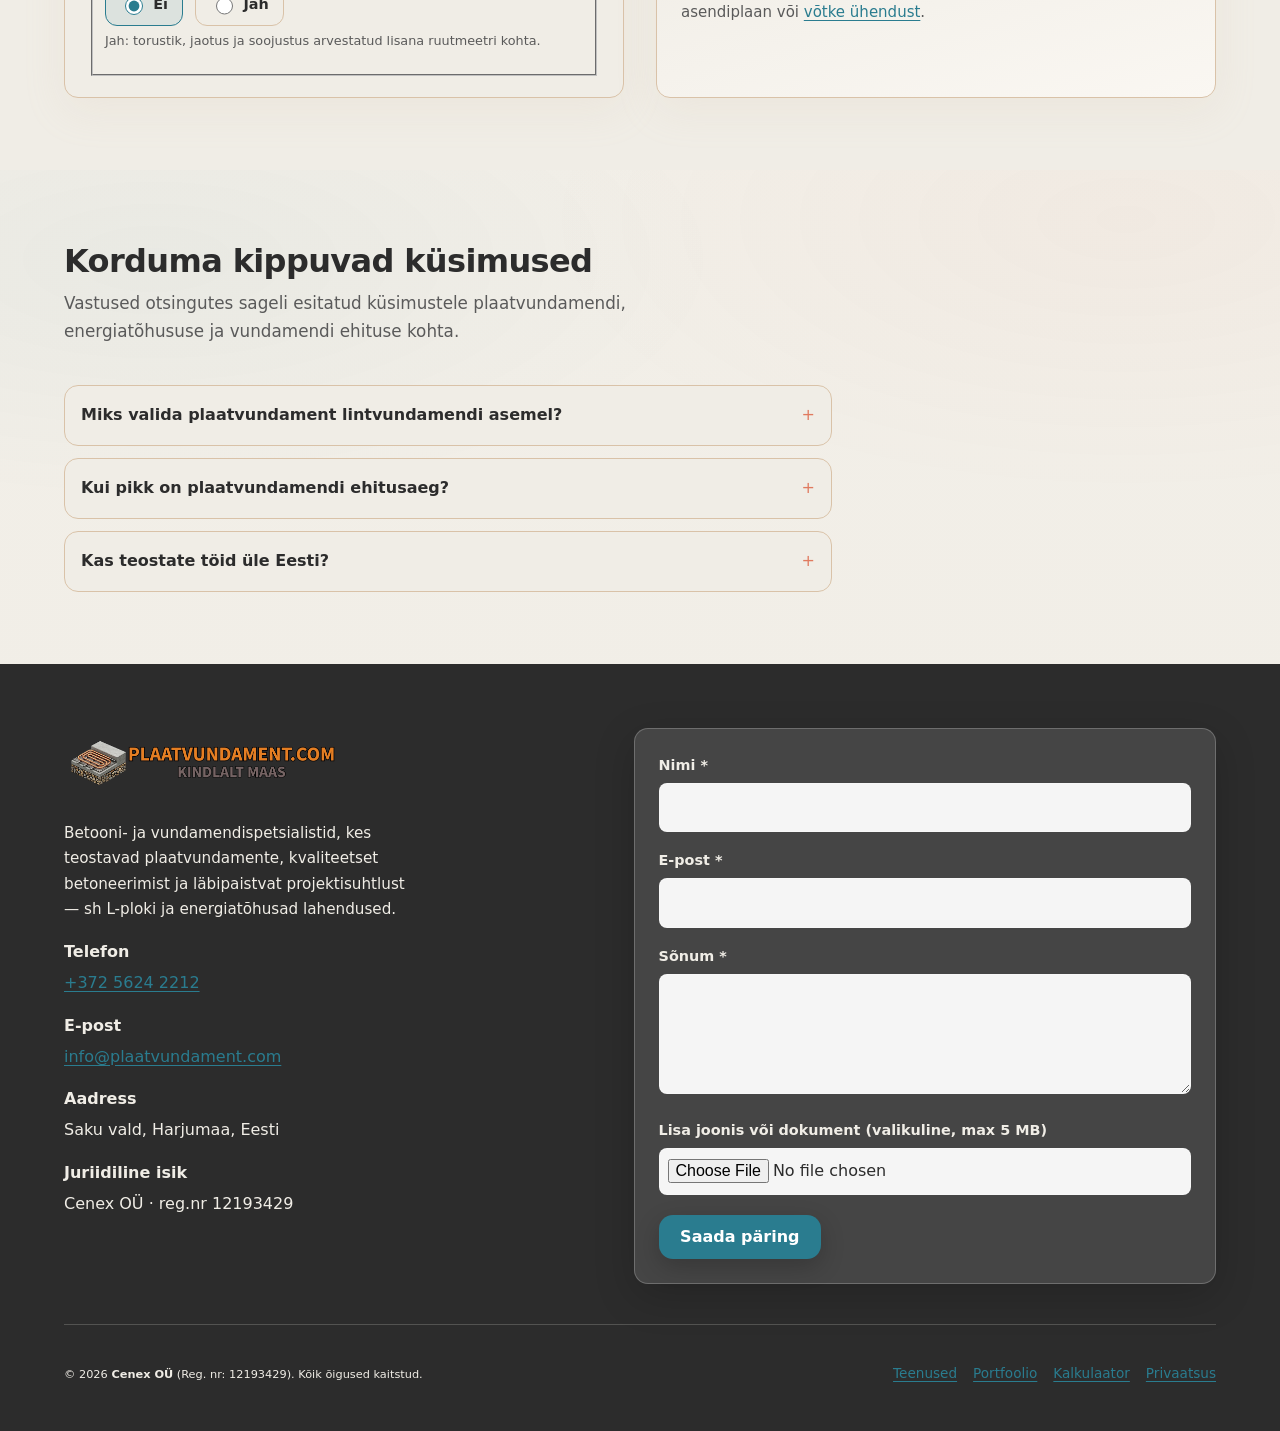
==== commit d9036afc: "fix: uuenda telefoni number index.html-is Co-authored-by: Cursor <cursoragent@cursor.com>" ====
--- a/index.html
+++ b/index.html
@@ -1477,7 +1477,7 @@
           "longitude": 24.661
         },
         "openingHours": "Mo-Fr 08:00-17:00",
-        "telephone": "+37256242122",
+        "telephone": "+37256242212",
         "email": "info@plaatvundament.com",
         "priceRange": "€€€",
         "sameAs": ["https://www.facebook.com/profile.php?id=61579851063156"]
@@ -1892,7 +1892,7 @@
           </p>
           <dl class="footer-contact">
             <dt>Telefon</dt>
-            <dd><a href="tel:+37256242122">+372 5624 2122</a></dd>
+            <dd><a href="tel:+37256242212">+372 5624 2212</a></dd>
             <dt>E-post</dt>
             <dd><a href="mailto:info@plaatvundament.com">info@plaatvundament.com</a></dd>
             <dt>Aadress</dt>
